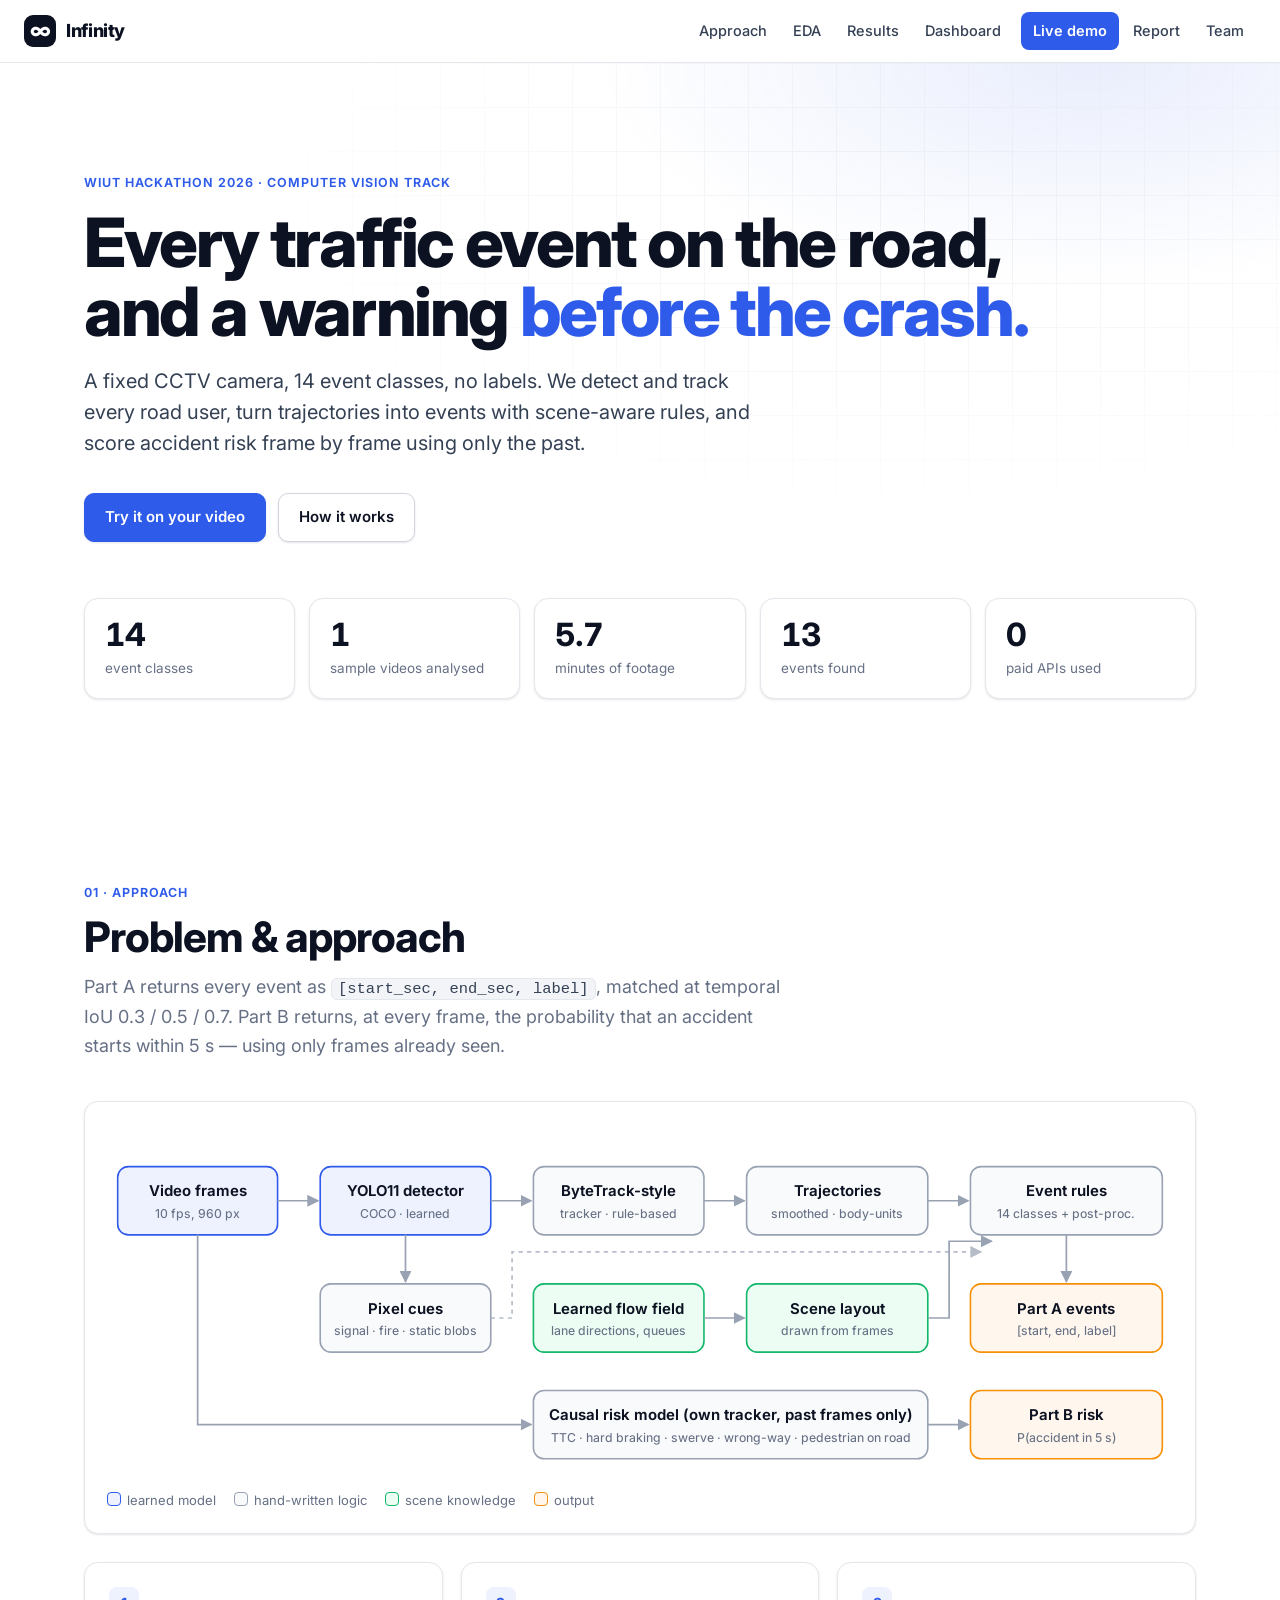
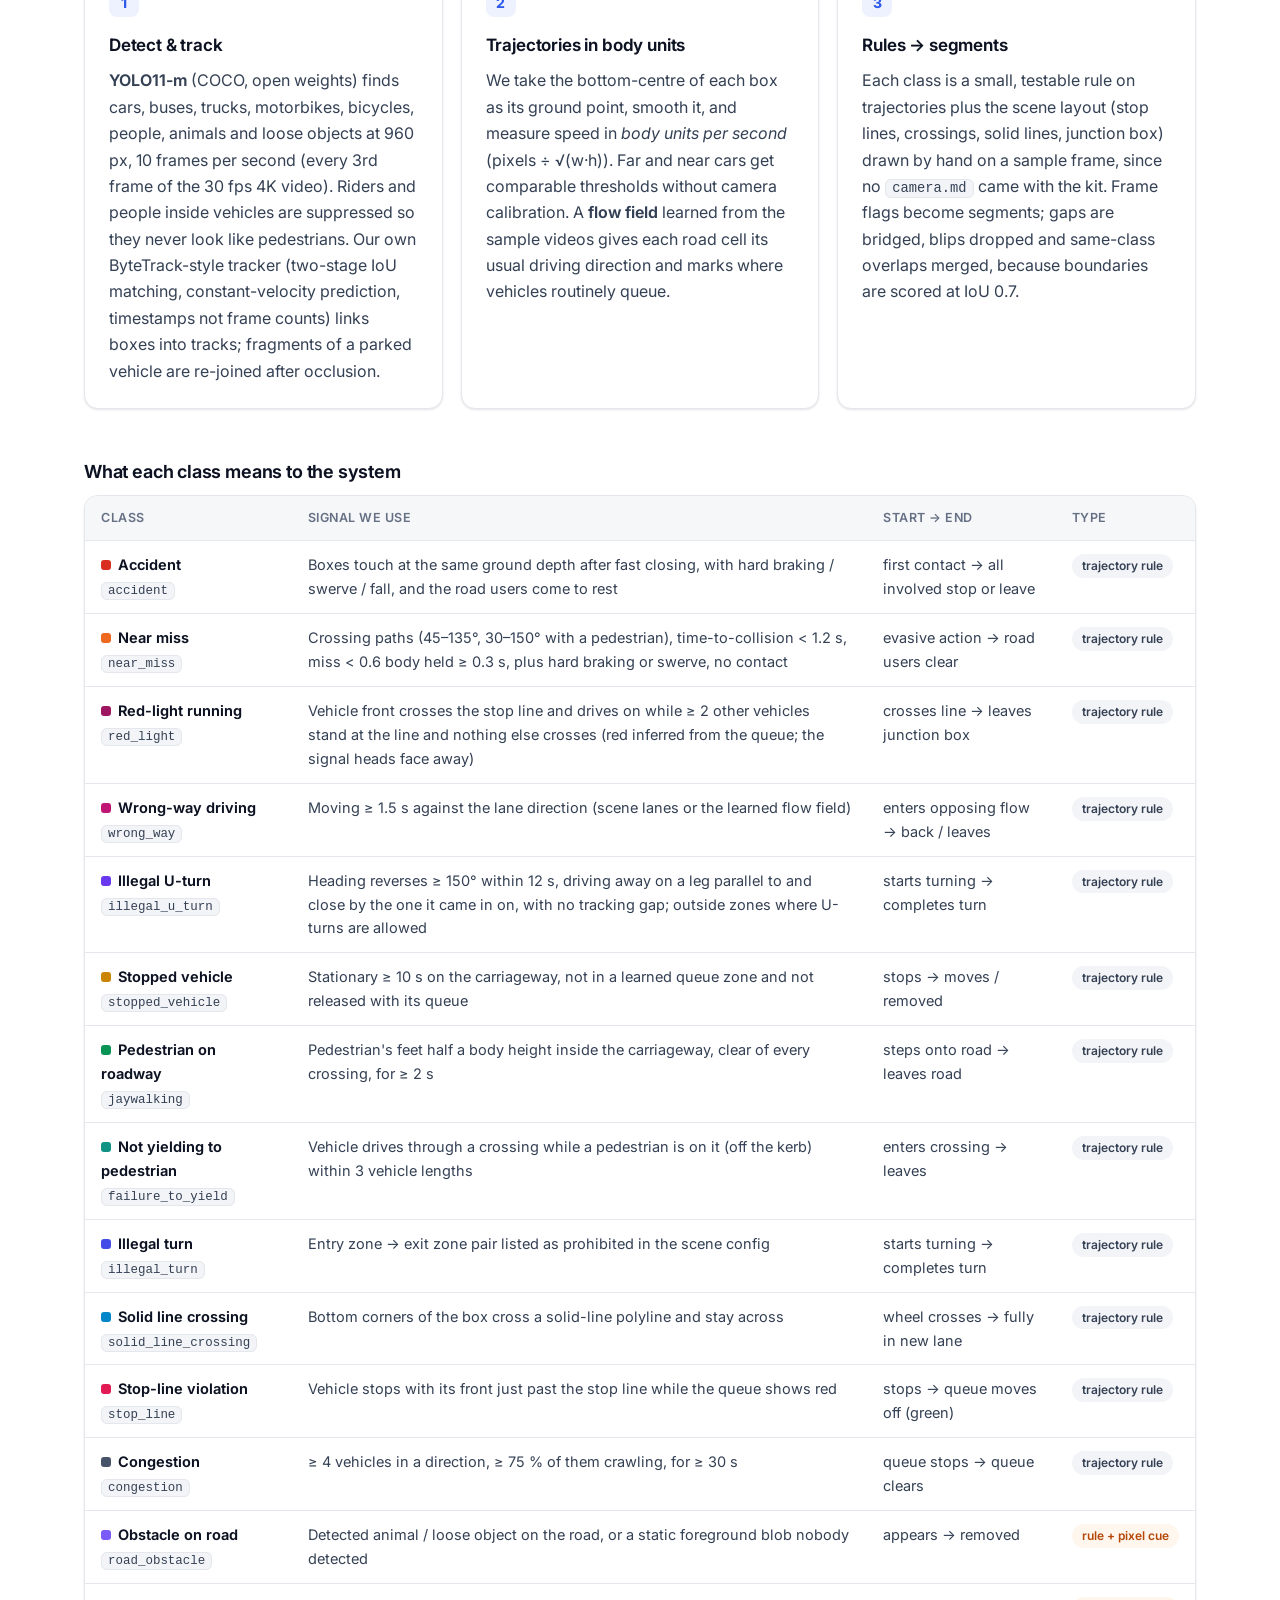
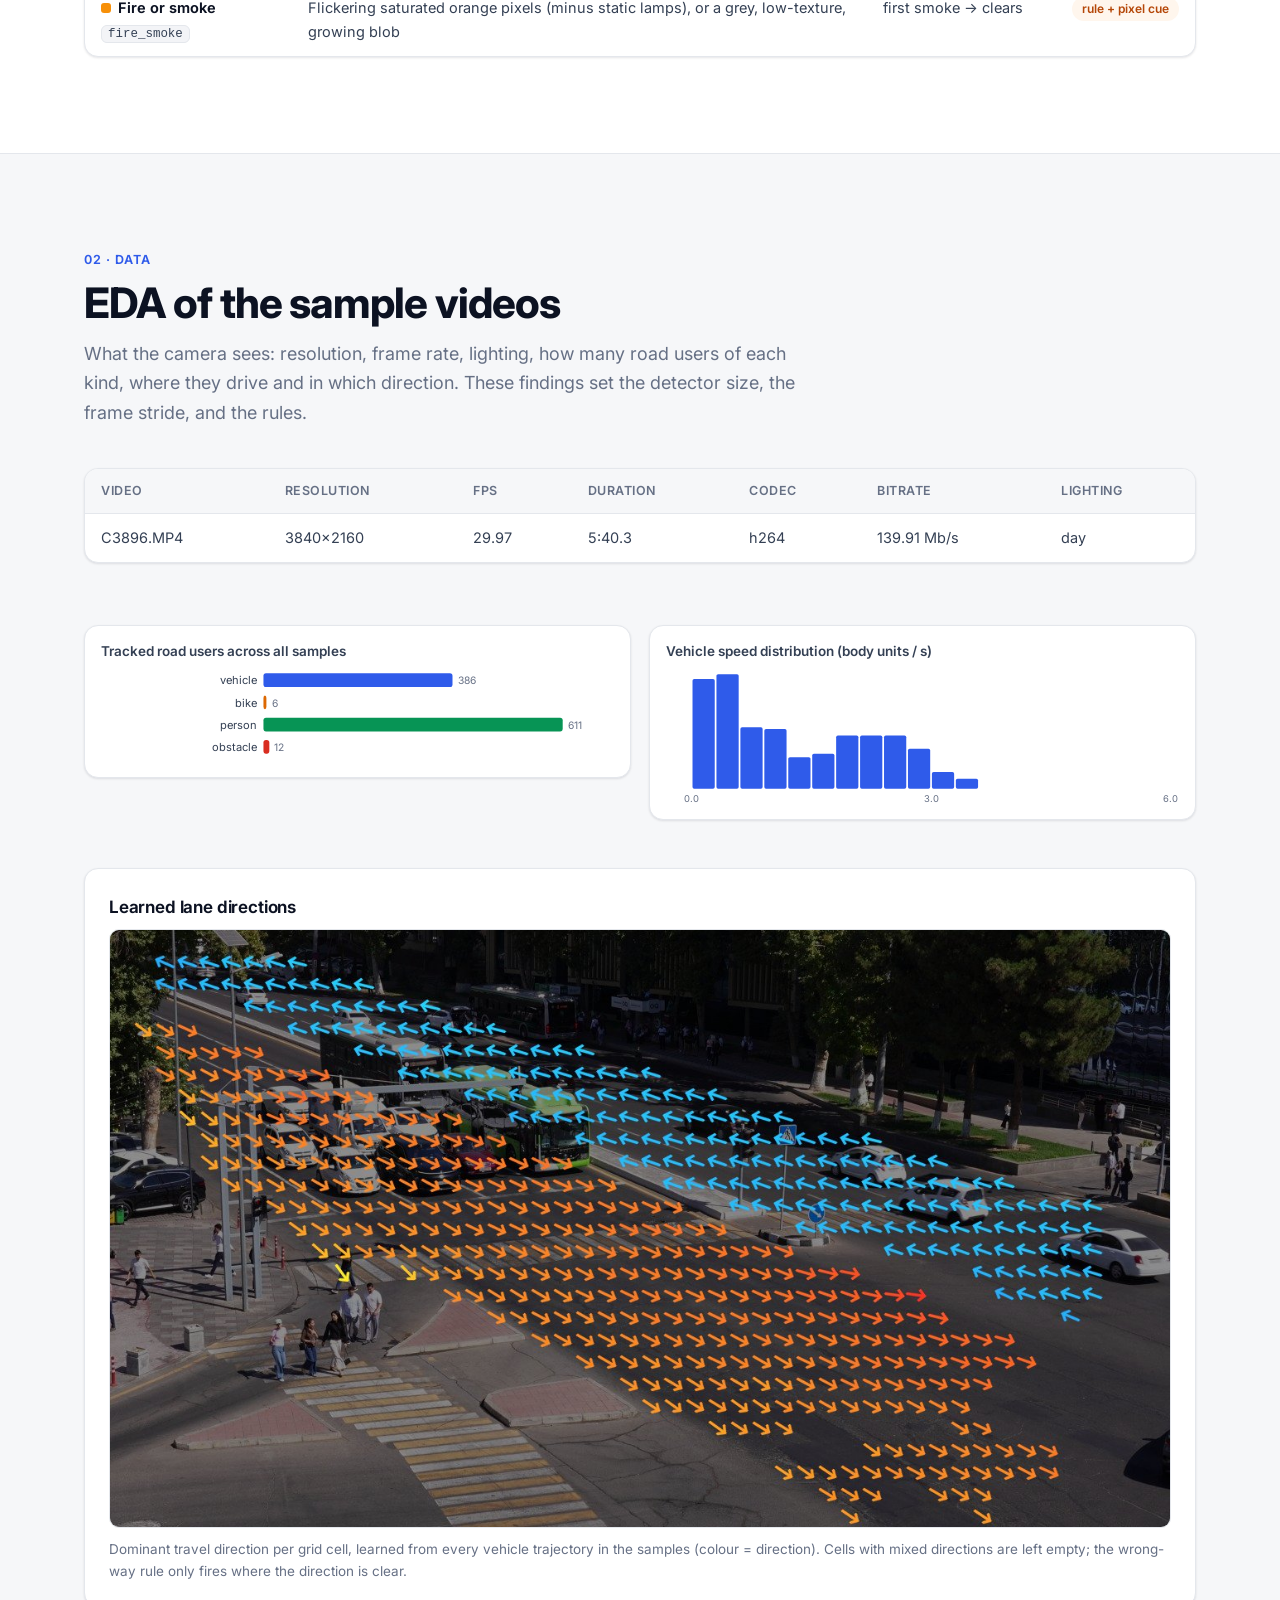
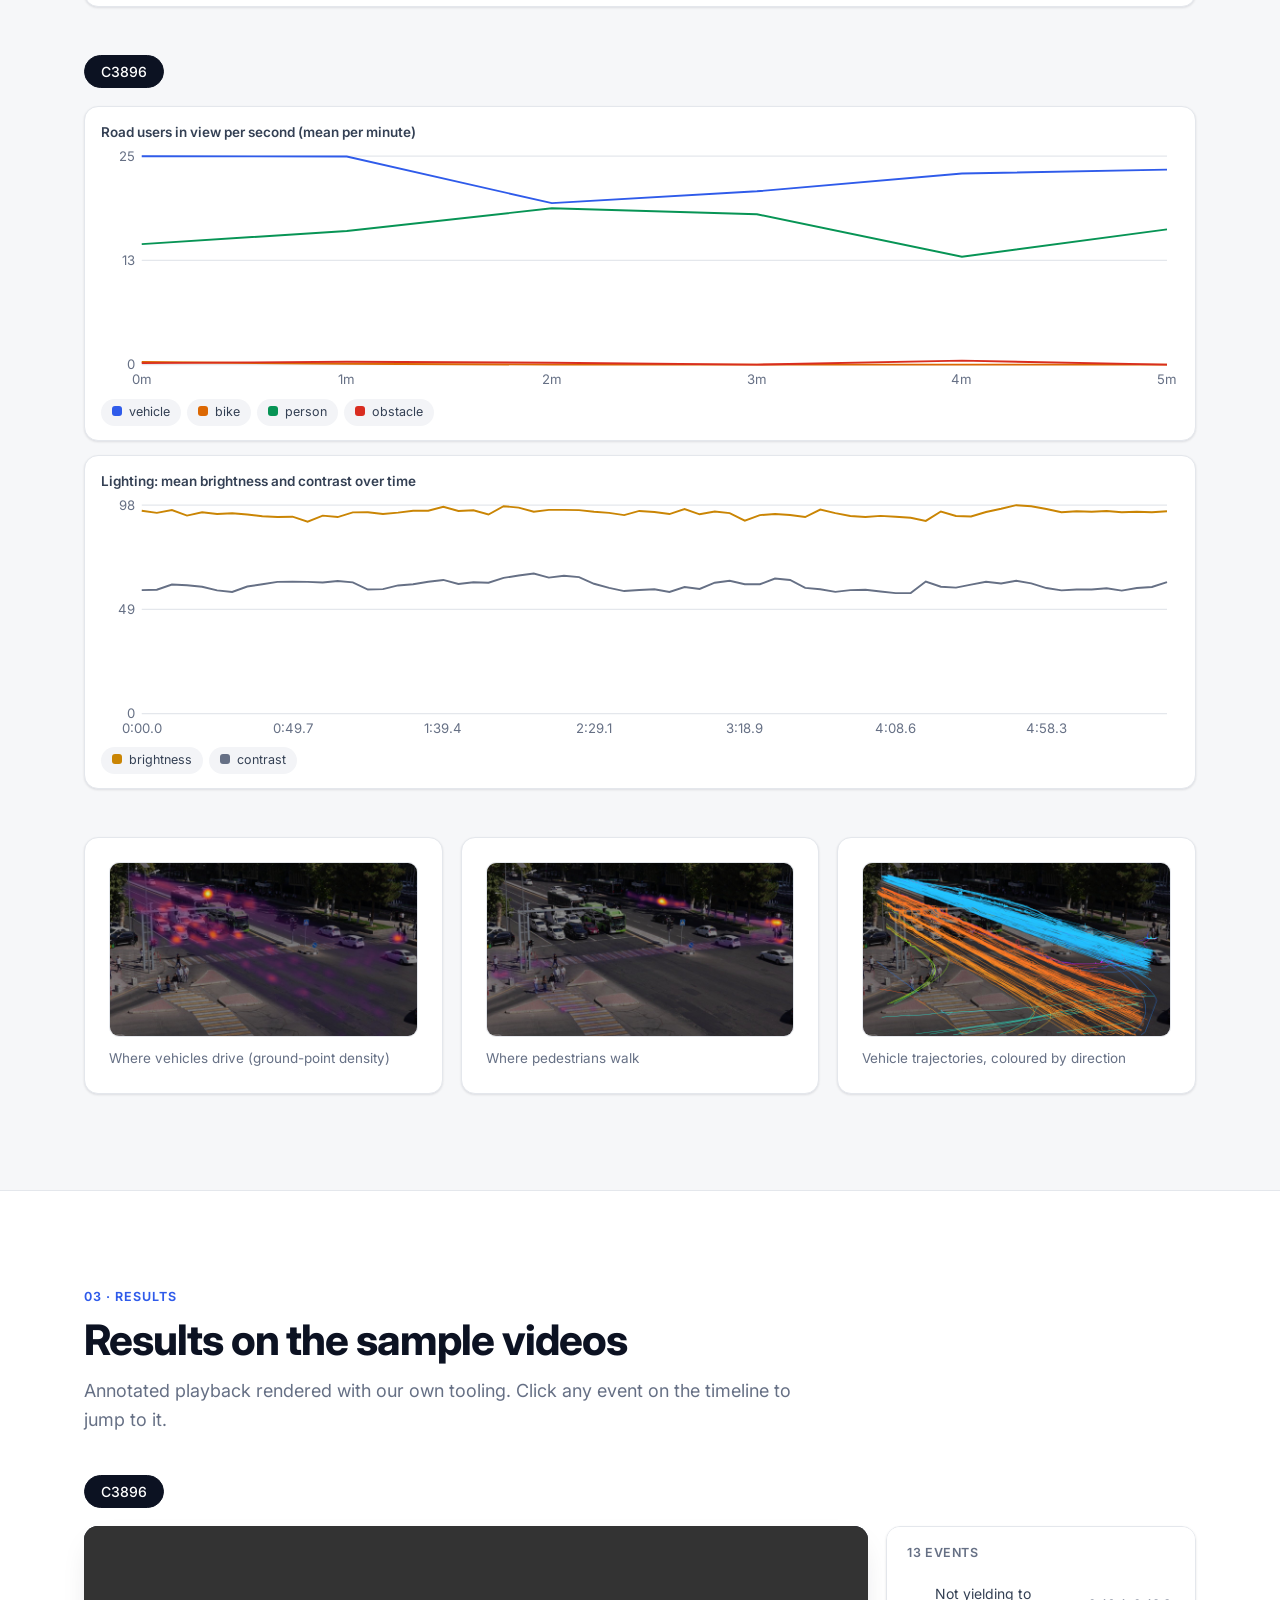
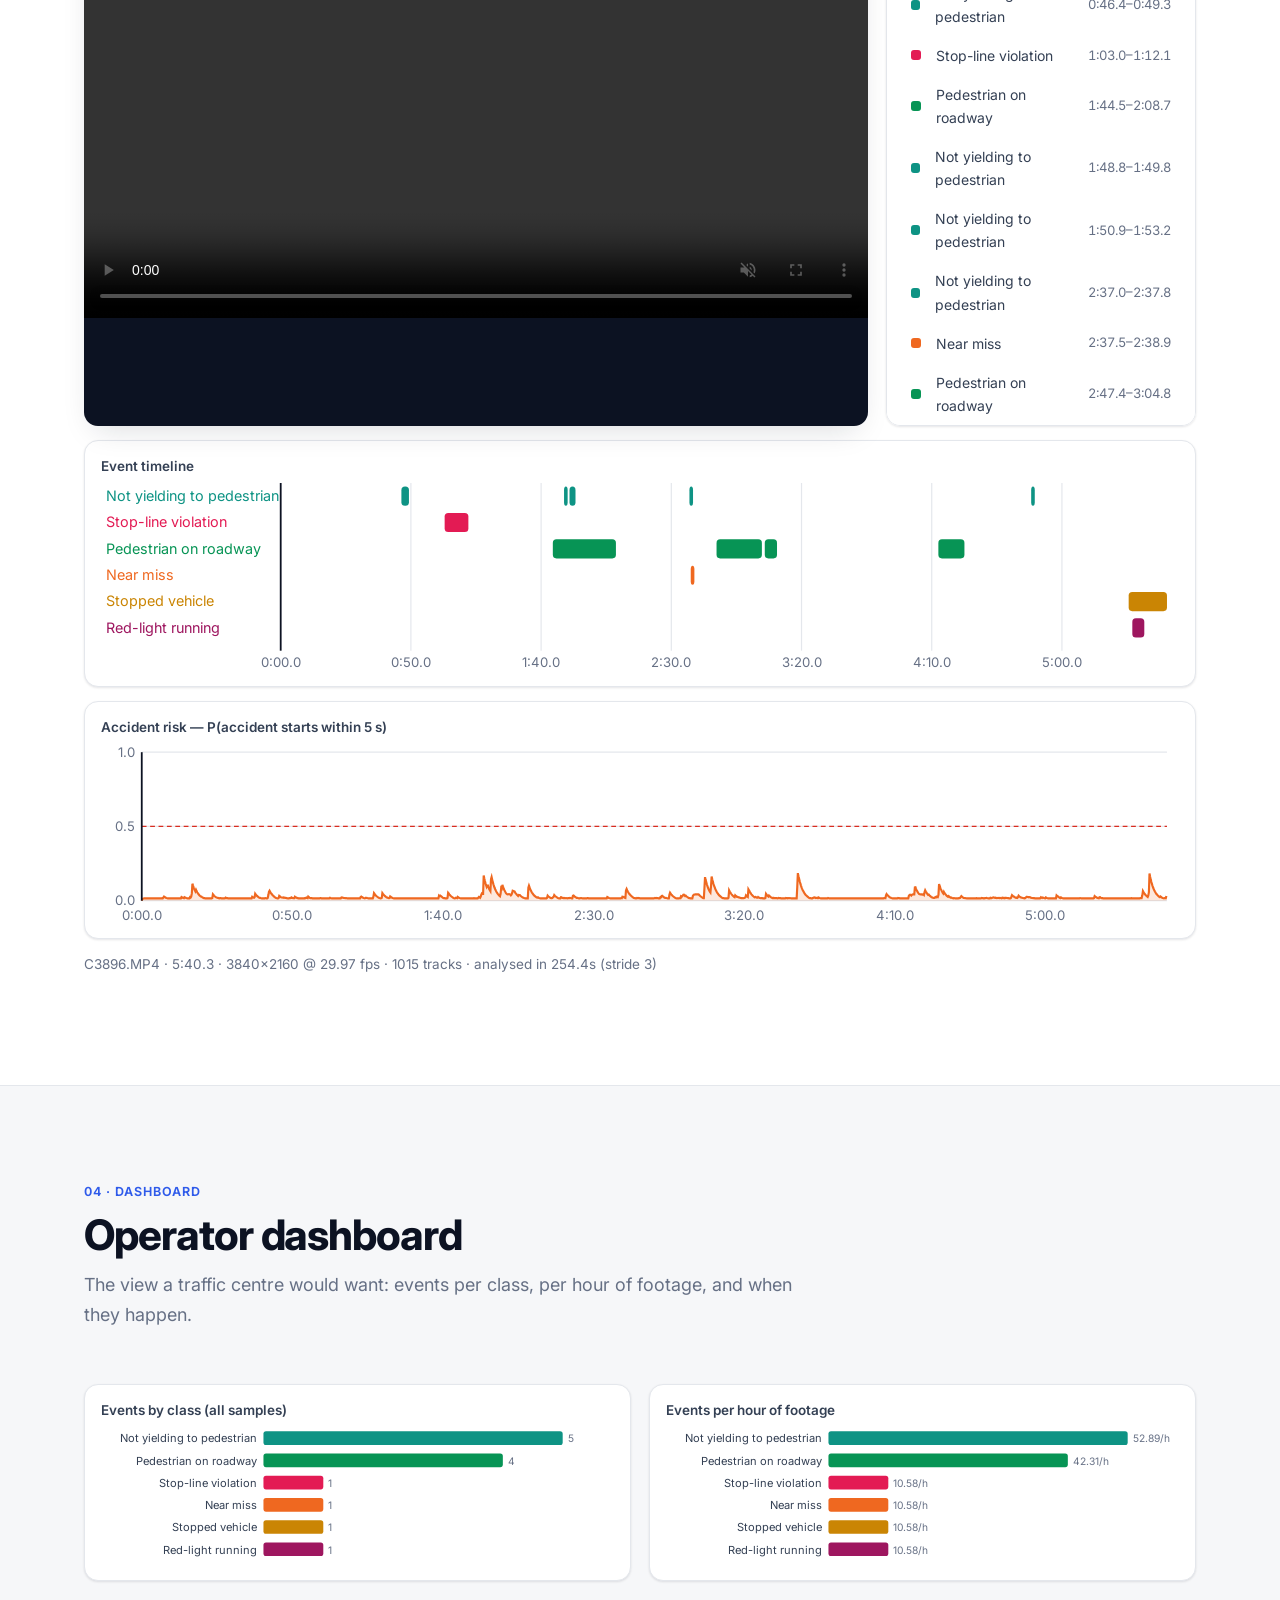
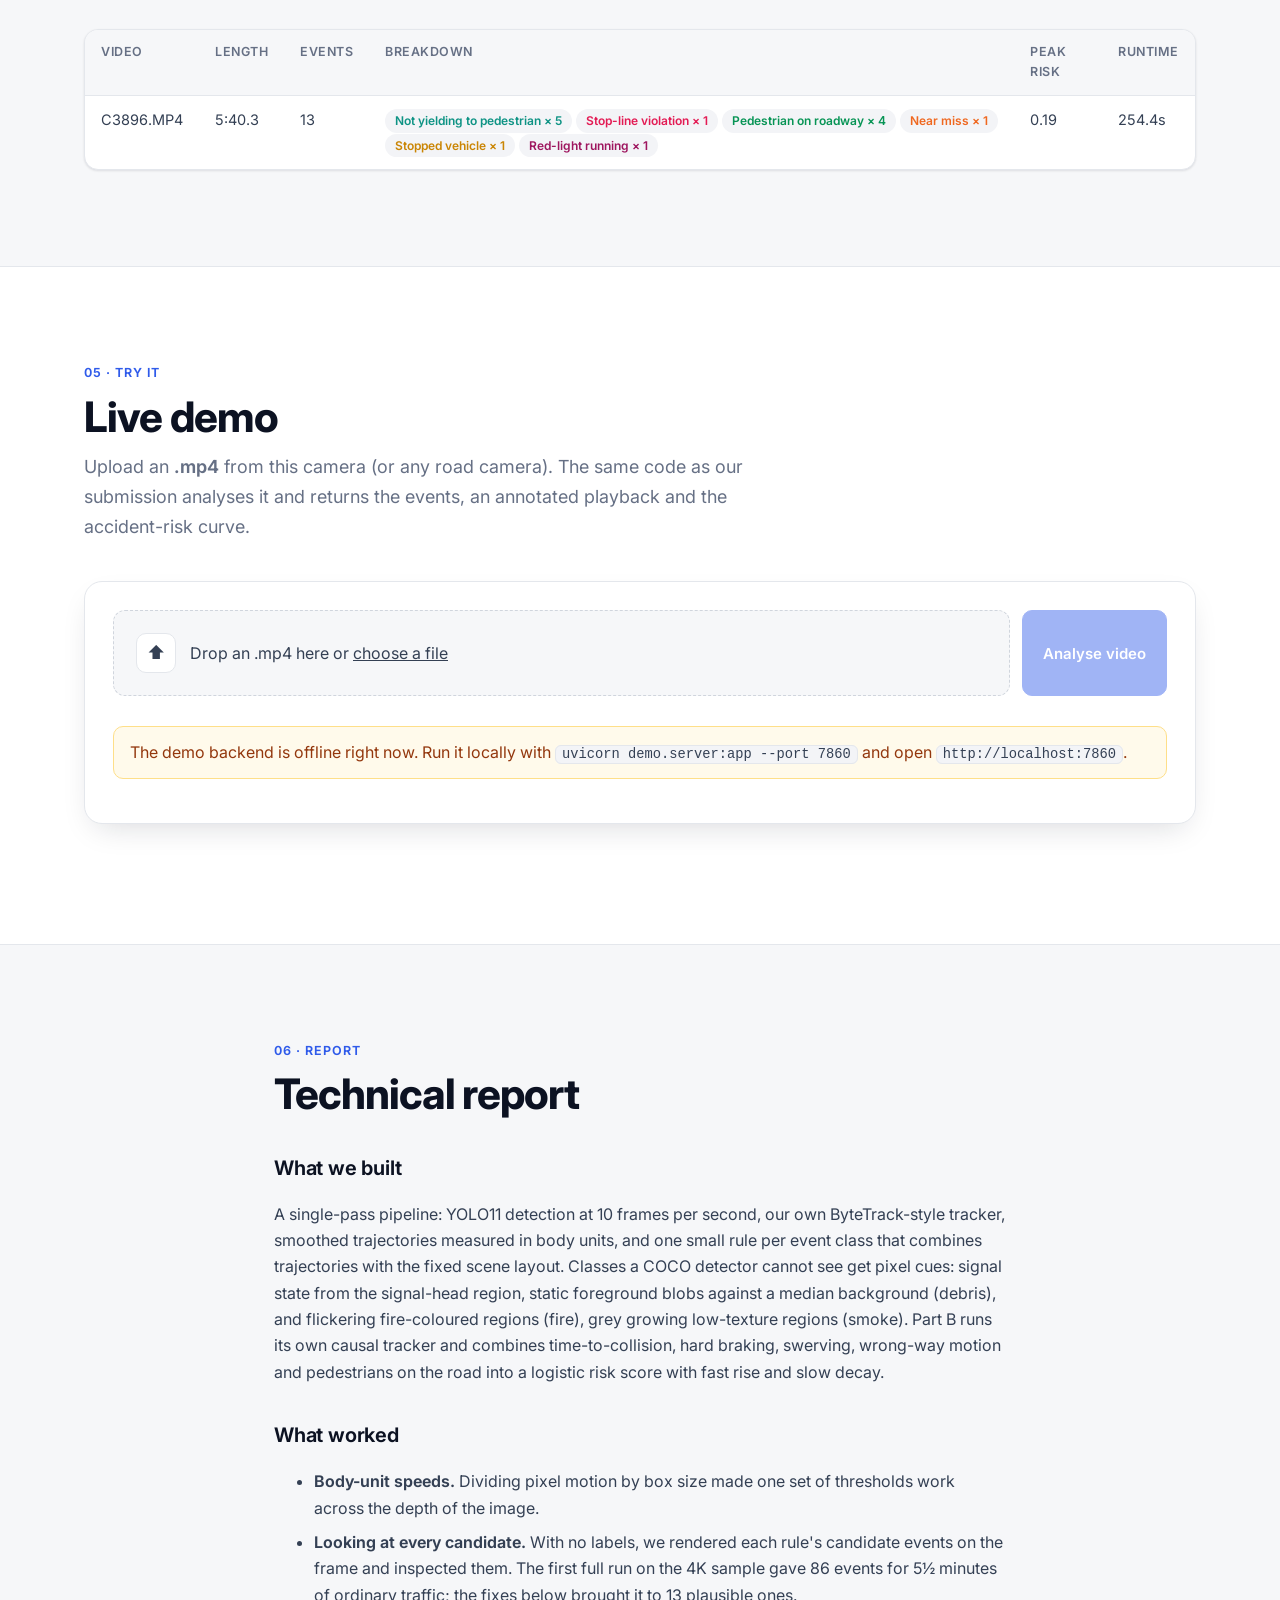
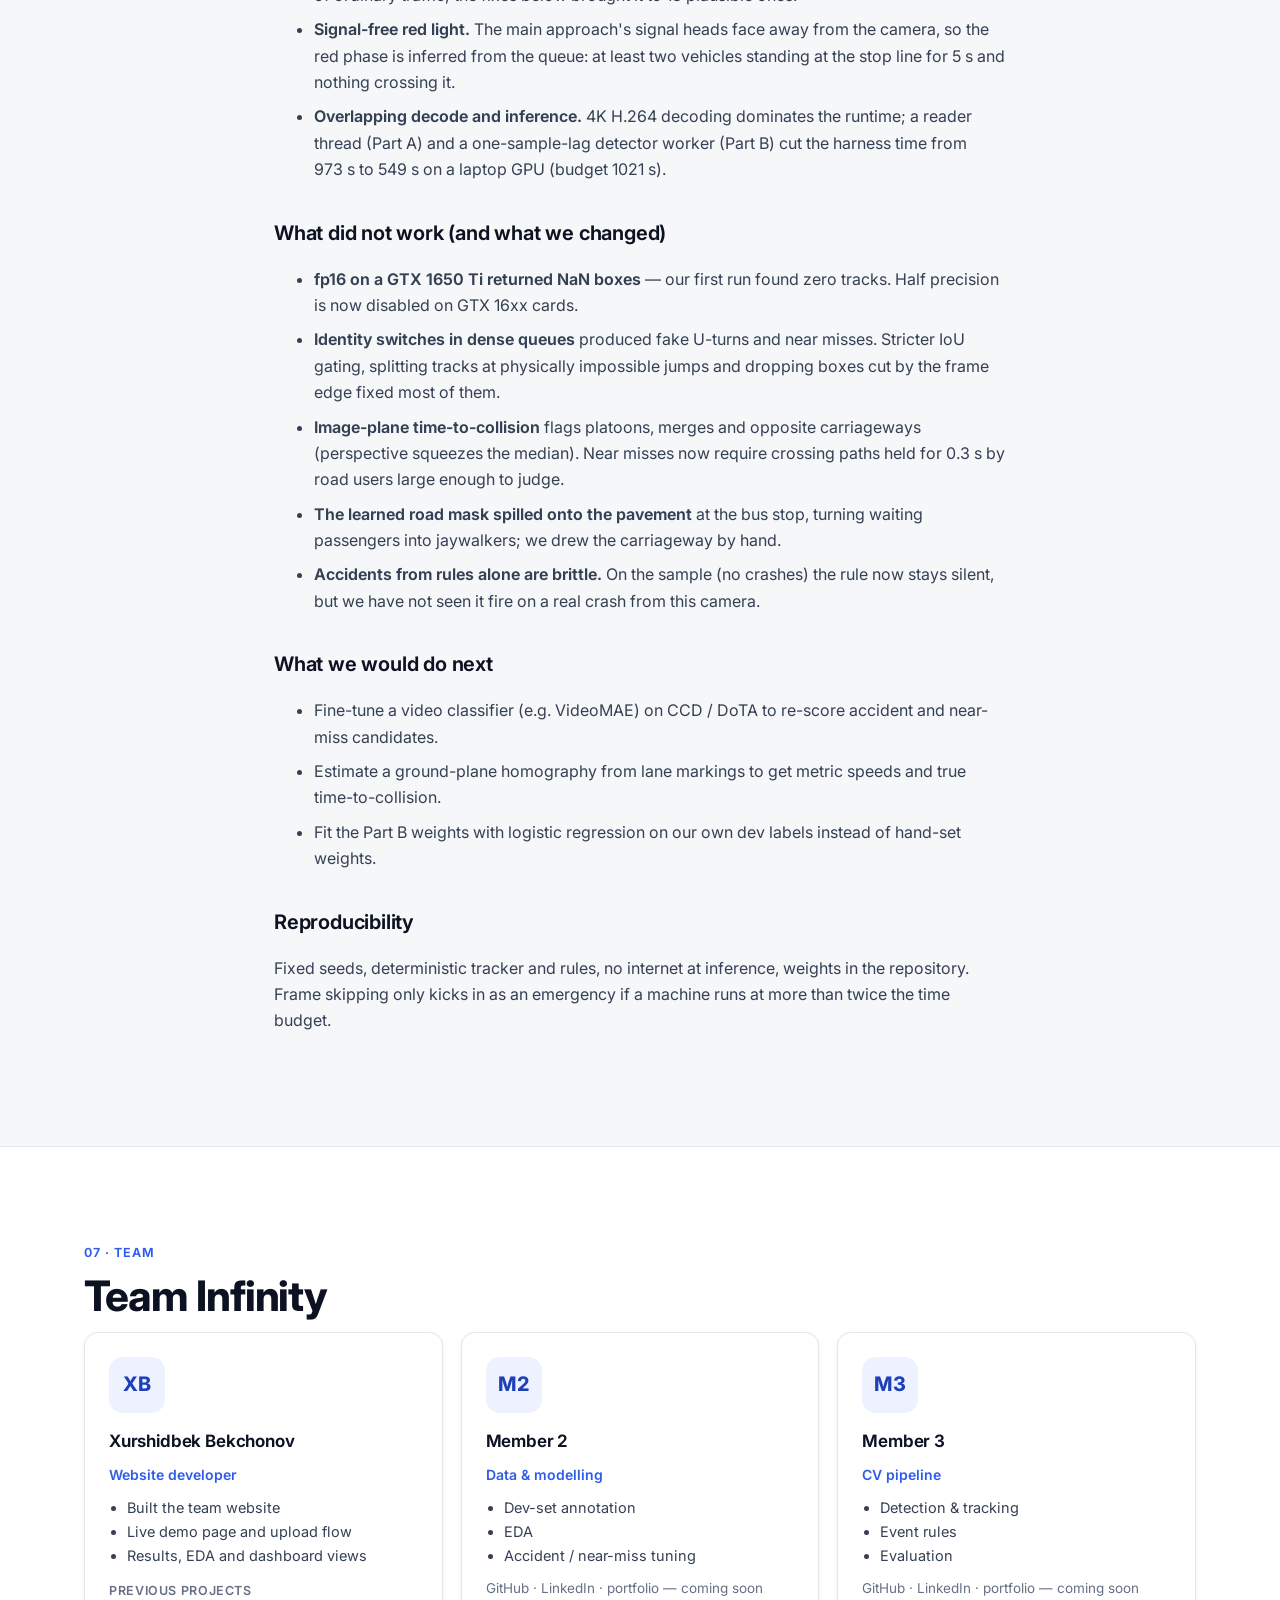
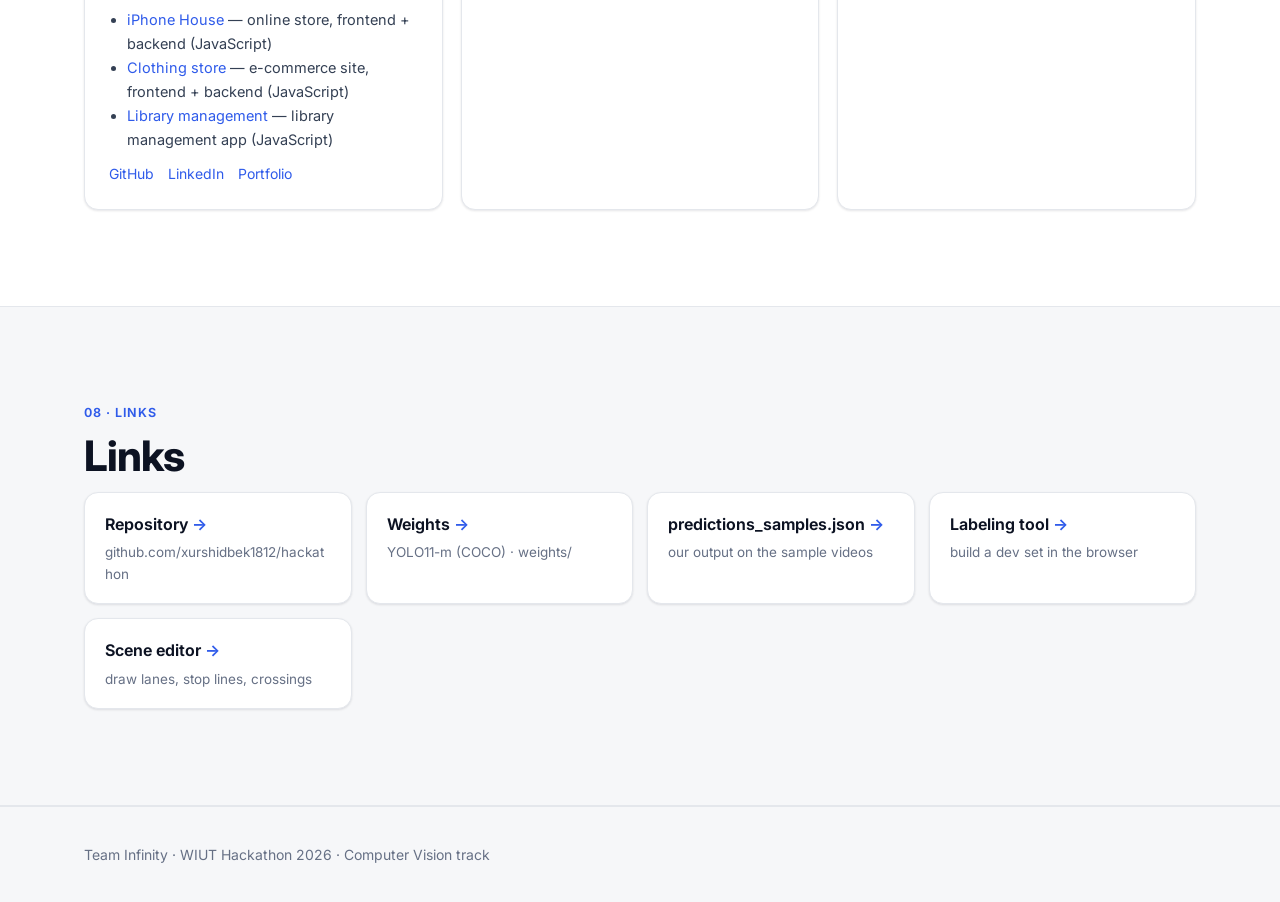
==== website/index.html @ 3a64b1d5 "Team: add Xurshidbek Bekchonov (website developer) with previous projects" ====
<!doctype html>
<html lang="en">
<head>
<meta charset="utf-8">
<meta name="viewport" content="width=device-width, initial-scale=1">
<title>Infinity · Traffic Event Detection</title>
<meta name="description" content="Team Infinity — WIUT Hackathon 2026 Computer Vision track: traffic event detection and accident anticipation from a fixed CCTV camera.">
<link rel="preconnect" href="https://fonts.googleapis.com">
<link rel="preconnect" href="https://fonts.gstatic.com" crossorigin>
<link rel="stylesheet" href="https://fonts.googleapis.com/css2?family=Inter:wght@400;500;600;700;800&display=swap">
<link rel="stylesheet" href="assets/style.css?v=5">
</head>
<body>
<header class="topbar">
  <a class="brand" href="#top"><span class="logo">∞</span> Infinity</a>
  <button class="menu-btn" aria-label="Menu" onclick="document.body.classList.toggle('nav-open')">☰</button>
  <nav>
    <a href="#approach">Approach</a>
    <a href="#eda">EDA</a>
    <a href="#results">Results</a>
    <a href="#dashboard">Dashboard</a>
    <a href="#demo" class="cta">Live demo</a>
    <a href="#report">Report</a>
    <a href="#team">Team</a>
  </nav>
</header>

<main id="top">
  <section class="hero">
    <div class="wrap">
      <p class="eyebrow">WIUT Hackathon 2026 · Computer Vision track</p>
      <h1>Every traffic event on the road,<br>and a warning <span>before the crash.</span></h1>
      <p class="lead">A fixed CCTV camera, 14 event classes, no labels. We detect and track every road user,
        turn trajectories into events with scene-aware rules, and score accident risk frame by frame
        using only the past.</p>
      <div class="hero-actions">
        <a class="btn primary" href="#demo">Try it on your video</a>
        <a class="btn" href="#approach">How it works</a>
      </div>
      <div class="kpis" id="kpis"></div>
    </div>
  </section>

  <!-- ============================================================ APPROACH -->
  <section id="approach">
    <div class="wrap">
      <p class="eyebrow">01 · Approach</p>
      <h2>Problem &amp; approach</h2>
      <p class="section-lead">Part A returns every event as <code>[start_sec, end_sec, label]</code>, matched at temporal
        IoU 0.3 / 0.5 / 0.7. Part B returns, at every frame, the probability that an accident starts within 5 s — using only frames already seen.</p>
      <div class="diagram-wrap">
        <svg class="diagram" viewBox="0 0 1000 330" role="img" aria-label="Pipeline diagram">
          <defs><marker id="arr" viewBox="0 0 10 10" refX="9" refY="5" markerWidth="7" markerHeight="7" orient="auto-start-reverse"><path d="M0,0 L10,5 L0,10 z" class="arrowhead"/></marker></defs>
          <g class="node learned"><rect x="10" y="40" width="150" height="64" rx="10"/><text x="85" y="68">Video frames</text><text x="85" y="88" class="sub">10 fps, 960 px</text></g>
          <g class="node learned"><rect x="200" y="40" width="160" height="64" rx="10"/><text x="280" y="68">YOLO11 detector</text><text x="280" y="88" class="sub">COCO · learned</text></g>
          <g class="node rule"><rect x="400" y="40" width="160" height="64" rx="10"/><text x="480" y="68">ByteTrack-style</text><text x="480" y="88" class="sub">tracker · rule-based</text></g>
          <g class="node rule"><rect x="600" y="40" width="170" height="64" rx="10"/><text x="685" y="68">Trajectories</text><text x="685" y="88" class="sub">smoothed · body-units</text></g>
          <g class="node rule"><rect x="810" y="40" width="180" height="64" rx="10"/><text x="900" y="68">Event rules</text><text x="900" y="88" class="sub">14 classes + post-proc.</text></g>
          <g class="node data"><rect x="600" y="150" width="170" height="64" rx="10"/><text x="685" y="178">Scene layout</text><text x="685" y="198" class="sub">drawn from frames</text></g>
          <g class="node data"><rect x="400" y="150" width="160" height="64" rx="10"/><text x="480" y="178">Learned flow field</text><text x="480" y="198" class="sub">lane directions, queues</text></g>
          <g class="node rule"><rect x="200" y="150" width="160" height="64" rx="10"/><text x="280" y="178">Pixel cues</text><text x="280" y="198" class="sub">signal · fire · static blobs</text></g>
          <g class="node out"><rect x="810" y="150" width="180" height="64" rx="10"/><text x="900" y="178">Part A events</text><text x="900" y="198" class="sub">[start, end, label]</text></g>
          <g class="node rule"><rect x="400" y="250" width="370" height="64" rx="10"/><text x="585" y="278">Causal risk model (own tracker, past frames only)</text><text x="585" y="298" class="sub">TTC · hard braking · swerve · wrong-way · pedestrian on road</text></g>
          <g class="node out"><rect x="810" y="250" width="180" height="64" rx="10"/><text x="900" y="278">Part B risk</text><text x="900" y="298" class="sub">P(accident in 5 s)</text></g>
          <path d="M160 72 H198" marker-end="url(#arr)"/><path d="M360 72 H398" marker-end="url(#arr)"/>
          <path d="M560 72 H598" marker-end="url(#arr)"/><path d="M770 72 H808" marker-end="url(#arr)"/>
          <path d="M770 182 H790 V110 H830" marker-end="url(#arr)"/>
          <path d="M560 182 H598" marker-end="url(#arr)"/>
          <path d="M280 104 V148" marker-end="url(#arr)"/>
          <path d="M360 182 H380 V120 H820" marker-end="url(#arr)" class="faint"/>
          <path d="M900 104 V148" marker-end="url(#arr)"/>
          <path d="M85 104 V282 H398" marker-end="url(#arr)"/>
          <path d="M770 282 H808" marker-end="url(#arr)"/>
        </svg>
        <div class="legend"><span class="lg learned">learned model</span><span class="lg rule">hand-written logic</span><span class="lg data">scene knowledge</span><span class="lg out">output</span></div>
      </div>

      <div class="cards three">
        <article class="card">
          <span class="step">1</span>
          <h3>Detect &amp; track</h3>
          <p><b>YOLO11-m</b> (COCO, open weights) finds cars, buses, trucks, motorbikes, bicycles, people, animals and loose objects
            at 960 px, 10 frames per second (every 3rd frame of the 30 fps 4K video). Riders and people inside vehicles are suppressed so they never look like pedestrians.
            Our own ByteTrack-style tracker (two-stage IoU matching, constant-velocity prediction, timestamps not frame counts)
            links boxes into tracks; fragments of a parked vehicle are re-joined after occlusion.</p>
        </article>
        <article class="card">
          <span class="step">2</span>
          <h3>Trajectories in body units</h3>
          <p>We take the bottom-centre of each box as its ground point, smooth it, and measure speed in
            <em>body units per second</em> (pixels ÷ √(w·h)). Far and near cars get comparable thresholds without camera
            calibration. A <b>flow field</b> learned from the sample videos gives each road cell its usual driving
            direction and marks where vehicles routinely queue.</p>
        </article>
        <article class="card">
          <span class="step">3</span>
          <h3>Rules → segments</h3>
          <p>Each class is a small, testable rule on trajectories plus the scene layout (stop lines, crossings, solid lines,
            junction box) drawn by hand on a sample frame, since no <code>camera.md</code> came with the kit. Frame flags become segments; gaps are
            bridged, blips dropped and same-class overlaps merged, because boundaries are scored at IoU 0.7.</p>
        </article>
      </div>

      <h3 class="mt">What each class means to the system</h3>
      <div class="table-wrap">
        <table class="rules">
          <thead><tr><th>Class</th><th>Signal we use</th><th>Start → end</th><th>Type</th></tr></thead>
          <tbody id="rules-table"></tbody>
        </table>
      </div>
    </div>
  </section>

  <!-- ============================================================ EDA -->
  <section id="eda" class="alt">
    <div class="wrap">
      <p class="eyebrow">02 · Data</p>
      <h2>EDA of the sample videos</h2>
      <p class="section-lead">What the camera sees: resolution, frame rate, lighting, how many road users of each kind,
        where they drive and in which direction. These findings set the detector size, the frame stride, and the rules.</p>
      <div id="eda-content"><p class="placeholder">EDA appears here after running <code>scripts/analyze_videos.py</code> and <code>scripts/eda.py</code> on the sample videos.</p></div>
    </div>
  </section>

  <!-- ============================================================ RESULTS -->
  <section id="results">
    <div class="wrap">
      <p class="eyebrow">03 · Results</p>
      <h2>Results on the sample videos</h2>
      <p class="section-lead">Annotated playback rendered with our own tooling. Click any event on the timeline to jump to it.</p>
      <div id="results-content"><p class="placeholder">Results appear here after the sample videos are processed.</p></div>
    </div>
  </section>

  <!-- ============================================================ DASHBOARD -->
  <section id="dashboard" class="alt">
    <div class="wrap">
      <p class="eyebrow">04 · Dashboard</p>
      <h2>Operator dashboard</h2>
      <p class="section-lead">The view a traffic centre would want: events per class, per hour of footage, and when they happen.</p>
      <div id="dashboard-content"><p class="placeholder">Dashboard appears when results are available.</p></div>
    </div>
  </section>

  <!-- ============================================================ DEMO -->
  <section id="demo">
    <div class="wrap">
      <p class="eyebrow">05 · Try it</p>
      <h2>Live demo</h2>
      <p class="section-lead">Upload an <b>.mp4</b> from this camera (or any road camera). The same code as our
        submission analyses it and returns the events, an annotated playback and the accident-risk curve.</p>
      <div class="demo-box">
      <form id="upload-form" class="upload">
        <label class="drop" id="drop">
          <input type="file" id="file" accept="video/mp4" hidden>
          <span class="drop-icon">⬆</span>
          <span id="drop-text">Drop an .mp4 here or <u>choose a file</u></span>
        </label>
        <button class="btn primary" id="upload-btn" type="submit" disabled>Analyse video</button>
      </form>
      <div class="limits" id="demo-limits"></div>
      <div id="demo-status" class="status" hidden>
        <div class="bar"><div id="demo-bar"></div></div>
        <p id="demo-msg">Uploading…</p>
      </div>
      <p id="demo-offline" class="notice" hidden>The demo backend is offline right now. Run it locally with
        <code>uvicorn demo.server:app --port 7860</code> and open <code>http://localhost:7860</code>.</p>
      </div>
      <div id="demo-result"></div>
    </div>
  </section>

  <!-- ============================================================ REPORT -->
  <section id="report" class="alt">
    <div class="wrap narrow">
      <p class="eyebrow">06 · Report</p>
      <h2>Technical report</h2>
      <div class="report">
        <h3>What we built</h3>
        <p>A single-pass pipeline: YOLO11 detection at 10 frames per second, our own ByteTrack-style tracker, smoothed
          trajectories measured in body units, and one small rule per event class that combines trajectories with the
          fixed scene layout. Classes a COCO detector cannot see get pixel cues: signal state from the signal-head
          region, static foreground blobs against a median background (debris), and flickering fire-coloured regions
          (fire), grey growing low-texture regions (smoke). Part B runs its own causal tracker and combines
          time-to-collision, hard braking, swerving, wrong-way motion and pedestrians on the road into a logistic risk
          score with fast rise and slow decay.</p>
        <h3>What worked</h3>
        <ul>
          <li><b>Body-unit speeds.</b> Dividing pixel motion by box size made one set of thresholds work across the depth of the image.</li>
          <li><b>Looking at every candidate.</b> With no labels, we rendered each rule's candidate events on the frame and inspected them. The first full run on the 4K sample gave 86 events for 5&frac12; minutes of ordinary traffic; the fixes below brought it to 13 plausible ones.</li>
          <li><b>Signal-free red light.</b> The main approach's signal heads face away from the camera, so the red phase is inferred from the queue: at least two vehicles standing at the stop line for 5&nbsp;s and nothing crossing it.</li>
          <li><b>Overlapping decode and inference.</b> 4K H.264 decoding dominates the runtime; a reader thread (Part A) and a one-sample-lag detector worker (Part B) cut the harness time from 973&nbsp;s to 549&nbsp;s on a laptop GPU (budget 1021&nbsp;s).</li>
        </ul>
        <h3>What did not work (and what we changed)</h3>
        <ul id="report-fails">
          <li><b>fp16 on a GTX 1650 Ti returned NaN boxes</b> &mdash; our first run found zero tracks. Half precision is now disabled on GTX 16xx cards.</li>
          <li><b>Identity switches in dense queues</b> produced fake U-turns and near misses. Stricter IoU gating, splitting tracks at physically impossible jumps and dropping boxes cut by the frame edge fixed most of them.</li>
          <li><b>Image-plane time-to-collision</b> flags platoons, merges and opposite carriageways (perspective squeezes the median). Near misses now require crossing paths held for 0.3&nbsp;s by road users large enough to judge.</li>
          <li><b>The learned road mask spilled onto the pavement</b> at the bus stop, turning waiting passengers into jaywalkers; we drew the carriageway by hand.</li>
          <li><b>Accidents from rules alone are brittle.</b> On the sample (no crashes) the rule now stays silent, but we have not seen it fire on a real crash from this camera.</li>
        </ul>
        <h3>What we would do next</h3>
        <ul>
          <li>Fine-tune a video classifier (e.g. VideoMAE) on CCD / DoTA to re-score accident and near-miss candidates.</li>
          <li>Estimate a ground-plane homography from lane markings to get metric speeds and true time-to-collision.</li>
          <li>Fit the Part B weights with logistic regression on our own dev labels instead of hand-set weights.</li>
        </ul>
        <h3>Reproducibility</h3>
        <p>Fixed seeds, deterministic tracker and rules, no internet at inference, weights in the repository. Frame skipping
          only kicks in as an emergency if a machine runs at more than twice the time budget.</p>
      </div>
    </div>
  </section>

  <!-- ============================================================ TEAM -->
  <section id="team">
    <div class="wrap">
      <p class="eyebrow">07 · Team</p>
      <h2>Team Infinity</h2>
      <div class="cards three" id="team-cards"></div>
    </div>
  </section>

  <!-- ============================================================ LINKS -->
  <section id="links" class="alt">
    <div class="wrap">
      <p class="eyebrow">08 · Links</p>
      <h2>Links</h2>
      <div class="links">
        <a class="link-card" href="https://github.com/xurshidbek1812/hackathon" target="_blank" rel="noopener"><b>Repository</b><span>github.com/xurshidbek1812/hackathon</span></a>
        <a class="link-card" href="https://github.com/xurshidbek1812/hackathon/tree/main/weights" target="_blank" rel="noopener"><b>Weights</b><span>YOLO11-m (COCO) · weights/</span></a>
        <a class="link-card" href="https://github.com/xurshidbek1812/hackathon/blob/main/predictions_samples.json" target="_blank" rel="noopener"><b>predictions_samples.json</b><span>our output on the sample videos</span></a>
        <a class="link-card" href="tools/labeler.html"><b>Labeling tool</b><span>build a dev set in the browser</span></a>
        <a class="link-card" href="tools/scene_editor.html"><b>Scene editor</b><span>draw lanes, stop lines, crossings</span></a>
      </div>
    </div>
  </section>
</main>

<footer><div class="wrap">Team Infinity · WIUT Hackathon 2026 · Computer Vision track</div></footer>

<script src="config.js?v=5"></script>
<script src="assets/charts.js?v=5"></script>
<script src="assets/app.js?v=5"></script>
</body>
</html>
---- website/assets/style.css ----
/* Infinity — clean, light design. One accent colour, generous space, strong type. */
:root {
  --bg: #ffffff;
  --bg-alt: #f6f7f9;
  --panel: #ffffff;
  --panel-2: #f3f4f7;
  --line: #e4e7ec;
  --line-strong: #d0d5dd;
  --text: #0c1222;
  --text-2: #344054;
  --muted: #667085;
  --accent: #2f5bea;
  --accent-ink: #1d3fb8;
  --accent-soft: #eef2ff;
  --ok: #067647;
  --warn: #b54708;
  --danger: #d92d20;
  --radius: 14px;
  --shadow: 0 1px 2px rgba(16, 24, 40, .05), 0 1px 3px rgba(16, 24, 40, .06);
  --shadow-lg: 0 12px 32px -12px rgba(16, 24, 40, .18);
  color-scheme: light;
}
* { box-sizing: border-box; }
html { scroll-behavior: smooth; scroll-padding-top: 72px; }
body {
  margin: 0; background: var(--bg); color: var(--text);
  font: 16px/1.65 "Inter", system-ui, -apple-system, "Segoe UI", Roboto, sans-serif;
  -webkit-font-smoothing: antialiased;
}
a { color: var(--accent); text-decoration: none; }
a:hover { color: var(--accent-ink); }
code { background: var(--panel-2); border: 1px solid var(--line); padding: 1px 6px; border-radius: 6px;
  font: .86em ui-monospace, "SFMono-Regular", Menlo, Consolas, monospace; color: var(--text-2); }
img, video, canvas { max-width: 100%; }
b, strong { font-weight: 650; }
.wrap { max-width: 1160px; margin: 0 auto; padding-inline: 24px; }
.wrap.narrow { max-width: 780px; }
section { padding-block: 96px; }
section.alt { background: var(--bg-alt); border-block: 1px solid var(--line); }
h1 { font-size: clamp(38px, 6vw, 68px); line-height: 1.02; margin: 14px 0 20px; letter-spacing: -.035em; font-weight: 800; }
h2 { font-size: clamp(28px, 3.6vw, 42px); line-height: 1.1; margin: 0 0 12px; letter-spacing: -.025em; font-weight: 750; }
h3 { font-size: 18px; margin: 0 0 8px; letter-spacing: -.01em; font-weight: 650; }
.mt { margin-top: 48px; }
.eyebrow { color: var(--accent); font-weight: 650; letter-spacing: .08em; text-transform: uppercase; font-size: 12.5px; margin: 0 0 10px; }
.section-lead { color: var(--muted); max-width: 720px; margin: 0 0 40px; font-size: 18px; }
.placeholder { color: var(--muted); border: 1.5px dashed var(--line-strong); border-radius: var(--radius); padding: 32px; text-align: center; background: var(--panel); }
.notice { background: #fffaeb; border: 1px solid #fedf89; color: #93370d; padding: 12px 16px; border-radius: 10px; }
.small { font-size: 13.5px; color: var(--muted); }

/* ---------------------------------------------------------------- top bar */
.topbar {
  position: sticky; top: env(safe-area-inset-top, 0px); z-index: 20;
  display: flex; align-items: center; justify-content: space-between; gap: 16px;
  padding: 12px 24px; background: rgba(255, 255, 255, .85); backdrop-filter: saturate(180%) blur(12px);
  border-bottom: 1px solid var(--line);
}
.brand { color: var(--text); font-weight: 800; font-size: 18px; letter-spacing: -.02em; display: flex; align-items: center; gap: 10px; }
.brand:hover { color: var(--text); }
.logo { display: inline-grid; place-items: center; width: 32px; height: 32px; border-radius: 9px;
  background: var(--text); color: #fff; font-size: 21px; line-height: 1; }
nav { display: flex; gap: 2px; flex-wrap: wrap; align-items: center; }
nav a { color: var(--text-2); padding: 7px 12px; border-radius: 8px; font-size: 14.5px; font-weight: 500; }
nav a:hover { color: var(--text); background: var(--panel-2); }
nav a.cta { color: #fff; background: var(--accent); margin-left: 6px; font-weight: 600; }
nav a.cta:hover { background: var(--accent-ink); color: #fff; }
.menu-btn { display: none; background: none; border: 1px solid var(--line); color: var(--text); border-radius: 8px; padding: 4px 10px; font-size: 18px; }
@media (max-width: 860px) {
  .menu-btn { display: block; }
  nav { display: none; position: absolute; top: 100%; left: 0; right: 0; flex-direction: column; align-items: stretch;
    background: #fff; border-bottom: 1px solid var(--line); padding: 10px 24px 16px; box-shadow: var(--shadow-lg); }
  nav a.cta { margin: 6px 0 0; text-align: center; }
  body.nav-open nav { display: flex; }
}

/* ---------------------------------------------------------------- hero */
.hero { padding-block: 110px 88px; position: relative; overflow: hidden;
  background:
    radial-gradient(700px 320px at 85% 0%, rgba(47, 91, 234, .10), transparent 70%),
    linear-gradient(var(--bg), var(--bg)); }
.hero::before { content: ""; position: absolute; inset: 0; pointer-events: none;
  background-image: linear-gradient(var(--line) 1px, transparent 1px), linear-gradient(90deg, var(--line) 1px, transparent 1px);
  background-size: 44px 44px; opacity: .45;
  -webkit-mask-image: radial-gradient(ellipse 70% 60% at 70% 20%, #000 20%, transparent 75%);
  mask-image: radial-gradient(ellipse 70% 60% at 70% 20%, #000 20%, transparent 75%); }
.hero .wrap { position: relative; }
.hero h1 span { color: var(--accent); }
.lead { font-size: 20px; color: var(--text-2); max-width: 680px; line-height: 1.55; }
.hero-actions { display: flex; gap: 12px; flex-wrap: wrap; margin: 34px 0 56px; }
.btn { display: inline-flex; align-items: center; gap: 8px; border: 1px solid var(--line-strong); background: #fff; color: var(--text);
  padding: 11px 20px; border-radius: 10px; font-weight: 600; cursor: pointer; font-size: 15px; box-shadow: var(--shadow);
  transition: transform .12s, box-shadow .12s, background .12s; font-family: inherit; }
.btn:hover { color: var(--text); box-shadow: var(--shadow-lg); transform: translateY(-1px); }
.btn.primary { background: var(--accent); color: #fff; border-color: var(--accent); }
.btn.primary:hover { background: var(--accent-ink); color: #fff; }
.btn:disabled { opacity: .45; cursor: not-allowed; transform: none; box-shadow: none; }
.kpis { display: grid; grid-template-columns: repeat(auto-fit, minmax(min(170px, 100%), 1fr)); gap: 14px; }
.kpi { background: #fff; border: 1px solid var(--line); border-radius: var(--radius); padding: 18px 20px; box-shadow: var(--shadow); }
.kpi b { display: block; font-size: 32px; letter-spacing: -.03em; font-weight: 750; line-height: 1.15; font-variant-numeric: tabular-nums; }
.kpi span { color: var(--muted); font-size: 13.5px; }

/* ---------------------------------------------------------------- cards */
.cards { display: grid; gap: 18px; }
.cards.three { grid-template-columns: repeat(auto-fit, minmax(min(270px, 100%), 1fr)); }
.cards.two { grid-template-columns: repeat(auto-fit, minmax(min(340px, 100%), 1fr)); }
.card { background: var(--panel); border: 1px solid var(--line); border-radius: var(--radius); padding: 24px; box-shadow: var(--shadow); }
.card p { color: var(--text-2); margin: 0; }
.card h3 { font-size: 17px; }
.card .step { display: inline-grid; place-items: center; width: 30px; height: 30px; border-radius: 8px; margin-bottom: 14px;
  background: var(--accent-soft); color: var(--accent); font-weight: 750; font-size: 14px; }
.card img { border-radius: 10px; display: block; width: 100%; border: 1px solid var(--line); }
.card .cap { font-size: 13.5px; color: var(--muted); margin-top: 10px; }

/* ---------------------------------------------------------------- diagram */
.diagram-wrap { background: #fff; border: 1px solid var(--line); border-radius: var(--radius); padding: 22px; margin-bottom: 28px; overflow-x: auto; box-shadow: var(--shadow); }
.diagram { width: 100%; min-width: 760px; height: auto; display: block; }
.diagram text { fill: var(--text); font-size: 14px; text-anchor: middle; font-weight: 650; font-family: inherit; }
.diagram text.sub { fill: var(--muted); font-size: 11.5px; font-weight: 450; }
.diagram path { stroke: #98a2b3; stroke-width: 1.6; fill: none; }
.diagram path.faint { stroke-dasharray: 4 4; opacity: .7; }
.diagram .arrowhead { fill: #98a2b3; stroke: none; }
.diagram .node rect { stroke-width: 1.5; }
.diagram .learned rect { fill: var(--accent-soft); stroke: var(--accent); }
.diagram .rule rect { fill: #f9fafb; stroke: #98a2b3; }
.diagram .data rect { fill: #ecfdf3; stroke: #12b76a; }
.diagram .out rect { fill: #fff6ed; stroke: #f79009; }
.legend { display: flex; gap: 18px; flex-wrap: wrap; font-size: 13px; color: var(--muted); margin-top: 14px; }
.lg::before { content: ""; display: inline-block; width: 12px; height: 12px; border-radius: 4px; margin-right: 6px; vertical-align: -1px; border: 1.5px solid; }
.lg.learned::before { background: var(--accent-soft); border-color: var(--accent); }
.lg.rule::before { background: #f9fafb; border-color: #98a2b3; }
.lg.data::before { background: #ecfdf3; border-color: #12b76a; }
.lg.out::before { background: #fff6ed; border-color: #f79009; }

/* ---------------------------------------------------------------- tables */
.table-wrap { overflow-x: auto; border: 1px solid var(--line); border-radius: var(--radius); background: #fff; box-shadow: var(--shadow); }
table { width: 100%; border-collapse: collapse; font-size: 14.5px; }
th, td { text-align: left; padding: 12px 16px; border-bottom: 1px solid var(--line); vertical-align: top; }
th { background: var(--bg-alt); color: var(--muted); font-weight: 600; font-size: 12.5px; text-transform: uppercase; letter-spacing: .04em; }
td { color: var(--text-2); }
td b { color: var(--text); }
tr:last-child td { border-bottom: 0; }
tbody tr:hover { background: #fafbfc; }
.tag { display: inline-block; padding: 2px 10px; border-radius: 999px; font-size: 12px; font-weight: 600; white-space: nowrap; }
.tag.learned { background: var(--accent-soft); color: var(--accent-ink); }
.tag.rule { background: var(--panel-2); color: var(--text-2); }
.tag.pixel { background: #fff6ed; color: var(--warn); }
.swatch { display: inline-block; width: 10px; height: 10px; border-radius: 3px; margin-right: 7px; }

/* ---------------------------------------------------------------- player & charts */
.player { display: grid; grid-template-columns: minmax(0, 1fr) 310px; gap: 18px; }
@media (max-width: 920px) { .player { grid-template-columns: 1fr; } }
.stage { position: relative; background: #0c1222; border-radius: var(--radius); overflow: hidden; box-shadow: var(--shadow-lg); }
.stage video { display: block; width: 100%; height: auto; }
.stage canvas { position: absolute; inset: 0; width: 100%; height: 100%; pointer-events: none; }
.side { background: #fff; border: 1px solid var(--line); border-radius: var(--radius); padding: 14px; max-height: 500px; overflow: auto; box-shadow: var(--shadow); }
.side h4 { margin: 2px 6px 10px; font-size: 12.5px; text-transform: uppercase; letter-spacing: .05em; color: var(--muted); font-weight: 600; }
.ev-item { display: flex; gap: 8px; align-items: center; padding: 8px 10px; border-radius: 8px; cursor: pointer; font-size: 14px; color: var(--text-2); }
.ev-item:hover { background: var(--panel-2); }
.ev-item.active { background: var(--accent-soft); color: var(--accent-ink); }
.ev-item .time { margin-left: auto; color: var(--muted); font-variant-numeric: tabular-nums; white-space: nowrap; font-size: 13px; }
.chart { background: #fff; border: 1px solid var(--line); border-radius: var(--radius); padding: 14px 16px; margin-top: 14px; box-shadow: var(--shadow); }
.chart h4 { margin: 0 0 6px; font-size: 13.5px; color: var(--text-2); font-weight: 600; }
.chart svg { width: 100%; display: block; }
.chart .axis text { fill: var(--muted); font-size: 11px; }
.chart .axis line, .chart .grid line { stroke: var(--line); }
.chart .cursor { stroke: var(--text); stroke-width: 1.5; }
.chart .thr { stroke: var(--danger); stroke-dasharray: 4 3; }
.chart .ev { cursor: pointer; }
.chart .ev:hover { opacity: .75; }
.chart .label { fill: var(--text-2); }
.chart .muted { fill: var(--muted); }
.tabs { display: flex; gap: 6px; flex-wrap: wrap; margin-bottom: 18px; }
.tab { background: #fff; border: 1px solid var(--line-strong); color: var(--text-2); border-radius: 999px; padding: 7px 16px; cursor: pointer; font-size: 14px; font-weight: 500; font-family: inherit; }
.tab:hover { border-color: var(--accent); color: var(--accent); }
.tab.active { color: #fff; background: var(--text); border-color: var(--text); }
.chips { display: flex; flex-wrap: wrap; gap: 6px; margin: 10px 0 0; }
.chip { font-size: 12.5px; background: var(--panel-2); border-radius: 999px; padding: 3px 11px; color: var(--text-2); }

/* ---------------------------------------------------------------- demo */
.demo-box { background: #fff; border: 1px solid var(--line); border-radius: 18px; padding: 28px; box-shadow: var(--shadow-lg); }
.upload { display: flex; gap: 12px; flex-wrap: wrap; align-items: stretch; }
.drop { flex: 1 1 240px; min-width: 0; display: flex; align-items: center; gap: 14px; border: 1.5px dashed var(--line-strong); border-radius: 12px;
  padding: 22px 22px; cursor: pointer; background: var(--bg-alt); color: var(--text-2); transition: border-color .12s, background .12s; }
.drop.over, .drop:hover { border-color: var(--accent); background: var(--accent-soft); color: var(--accent-ink); }
.drop-icon { display: inline-grid; place-items: center; width: 40px; height: 40px; border-radius: 10px; background: #fff; border: 1px solid var(--line); font-size: 18px; }
.limits { display: flex; gap: 8px; flex-wrap: wrap; margin-top: 14px; }
.status { margin-top: 20px; }
.bar { height: 8px; background: var(--panel-2); border-radius: 999px; overflow: hidden; }
.bar > div { height: 100%; width: 0; background: var(--accent); transition: width .4s; }
#demo-msg { color: var(--muted); font-size: 14px; }
#demo-result { margin-top: 24px; }

/* ---------------------------------------------------------------- report / team / links */
.report h3 { margin-top: 34px; font-size: 20px; }
.report p, .report li { color: var(--text-2); }
.report li { margin-bottom: 8px; }
.member .avatar { width: 56px; height: 56px; border-radius: 14px; display: grid; place-items: center; font-size: 20px; font-weight: 750;
  background: var(--accent-soft); color: var(--accent-ink); margin-bottom: 14px; }
.member .role { color: var(--accent); font-weight: 600; font-size: 14px; margin-bottom: 6px; }
.member ul { padding-left: 18px; color: var(--text-2); margin: 10px 0; font-size: 14.5px; }
.member .projects-title { font-size: 12.5px; text-transform: uppercase; letter-spacing: .05em; color: var(--muted); font-weight: 600; margin-top: 14px; }
.member ul.projects { margin-top: 6px; }
.member .socials { display: flex; gap: 14px; font-size: 14px; margin-top: 10px; }
.links { display: grid; grid-template-columns: repeat(auto-fit, minmax(min(230px, 100%), 1fr)); gap: 14px; }
.link-card { background: #fff; border: 1px solid var(--line); border-radius: var(--radius); padding: 18px 20px; display: flex; flex-direction: column; gap: 4px;
  color: var(--text); box-shadow: var(--shadow); transition: transform .12s, box-shadow .12s, border-color .12s; }
.link-card b::after { content: " →"; color: var(--accent); }
.link-card span { color: var(--muted); font-size: 13.5px; word-break: break-all; }
.link-card:hover { color: var(--text); border-color: var(--accent); box-shadow: var(--shadow-lg); transform: translateY(-2px); }
footer { padding-block: 36px; color: var(--muted); font-size: 14px; border-top: 1px solid var(--line); background: var(--bg-alt); }
.grid-imgs { display: grid; grid-template-columns: repeat(auto-fit, minmax(min(300px, 100%), 1fr)); gap: 18px; }

@media (max-width: 560px) {
  section { padding-block: 64px; }
  .hero { padding-block: 64px 56px; }
  .wrap { padding-inline: 18px; }
  .demo-box { padding: 18px; }
  .card { padding: 20px; }
  .kpi b { font-size: 26px; }
  .lead { font-size: 18px; }
  .upload .btn { width: 100%; justify-content: center; }
}
body { overflow-x: hidden; }
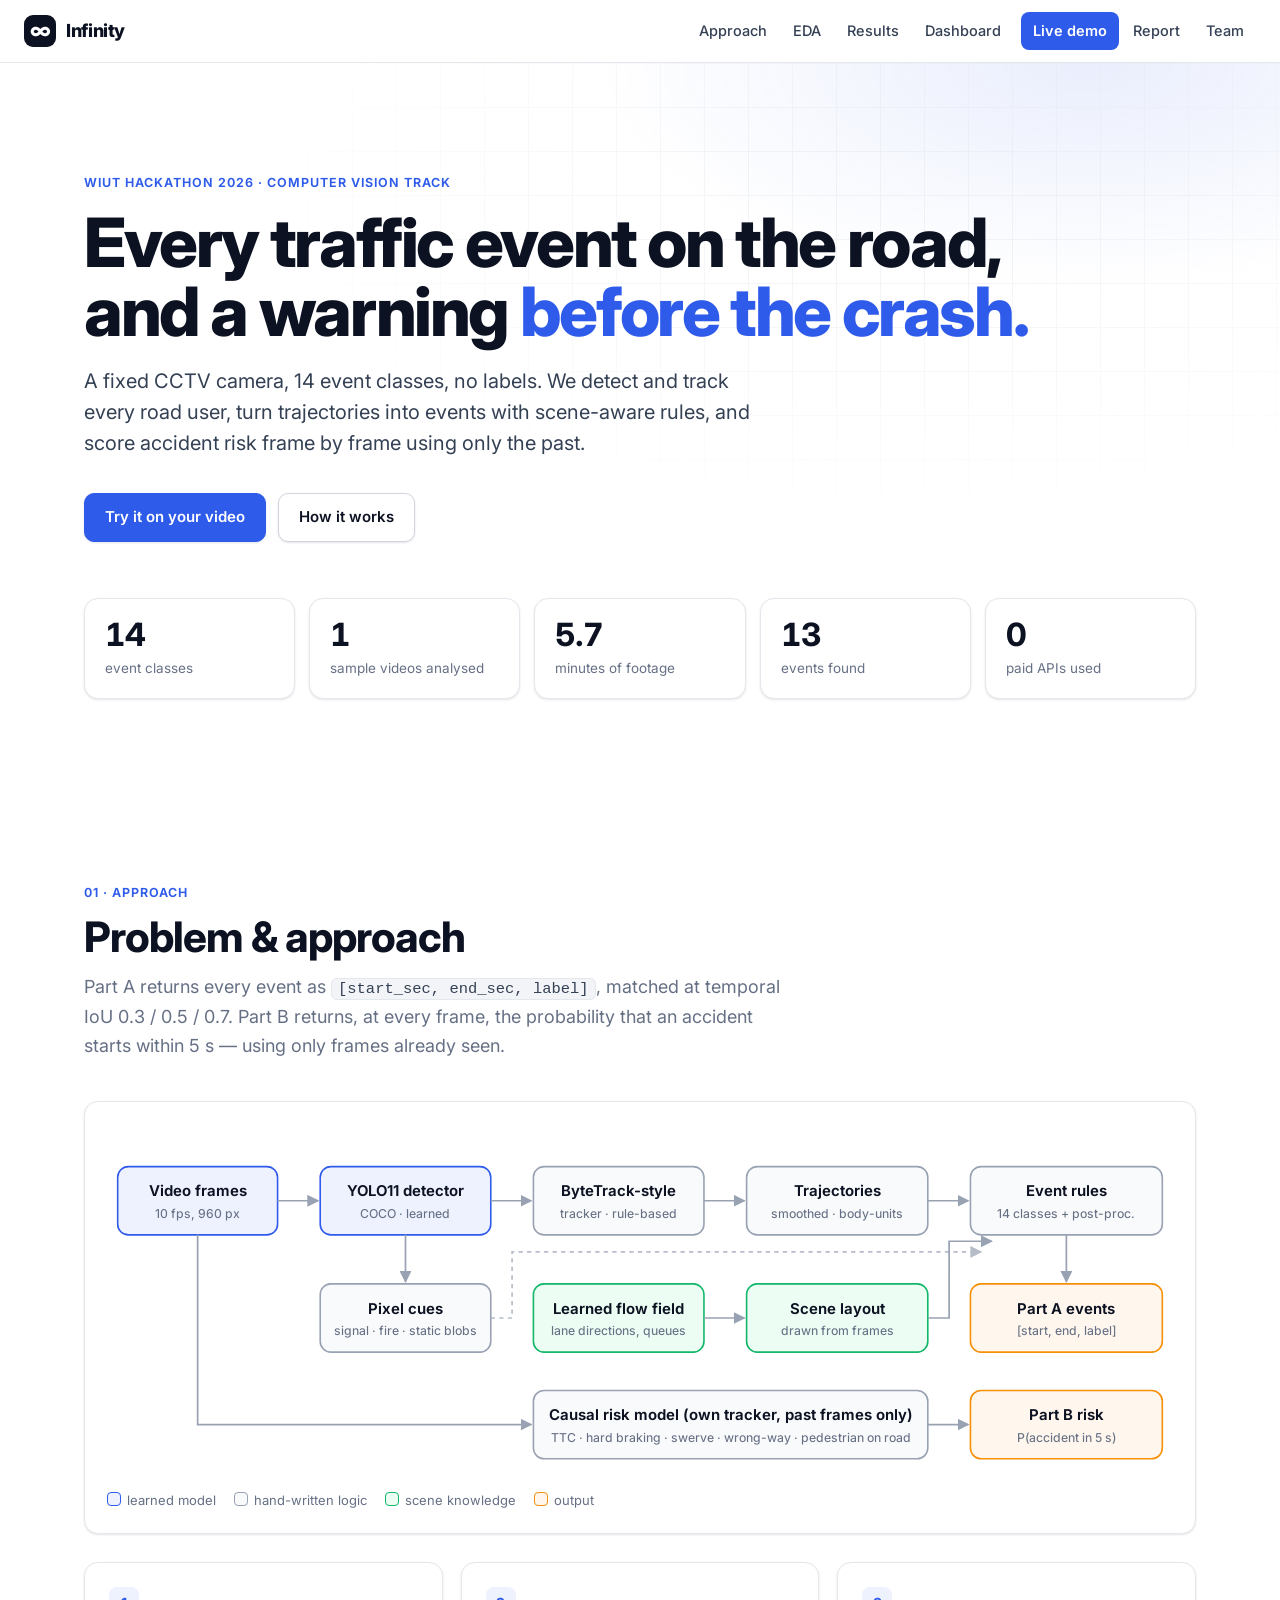
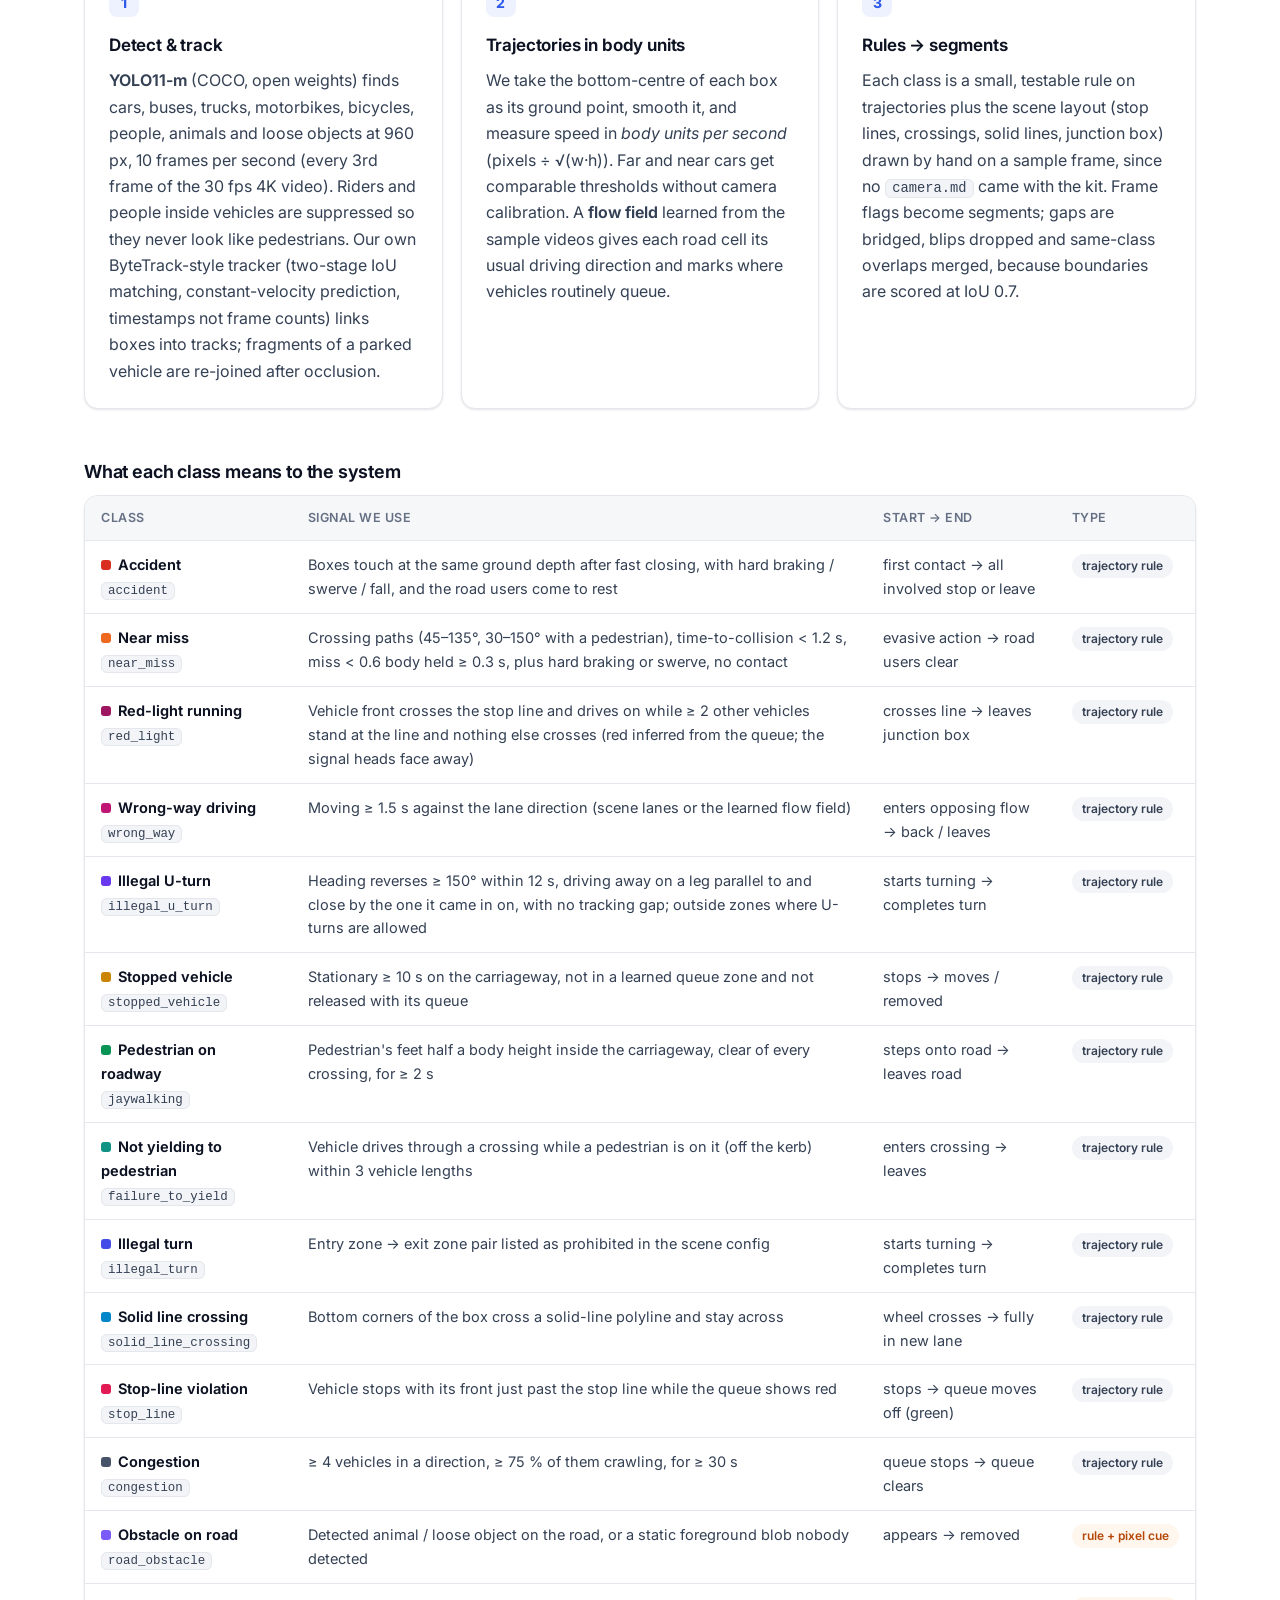
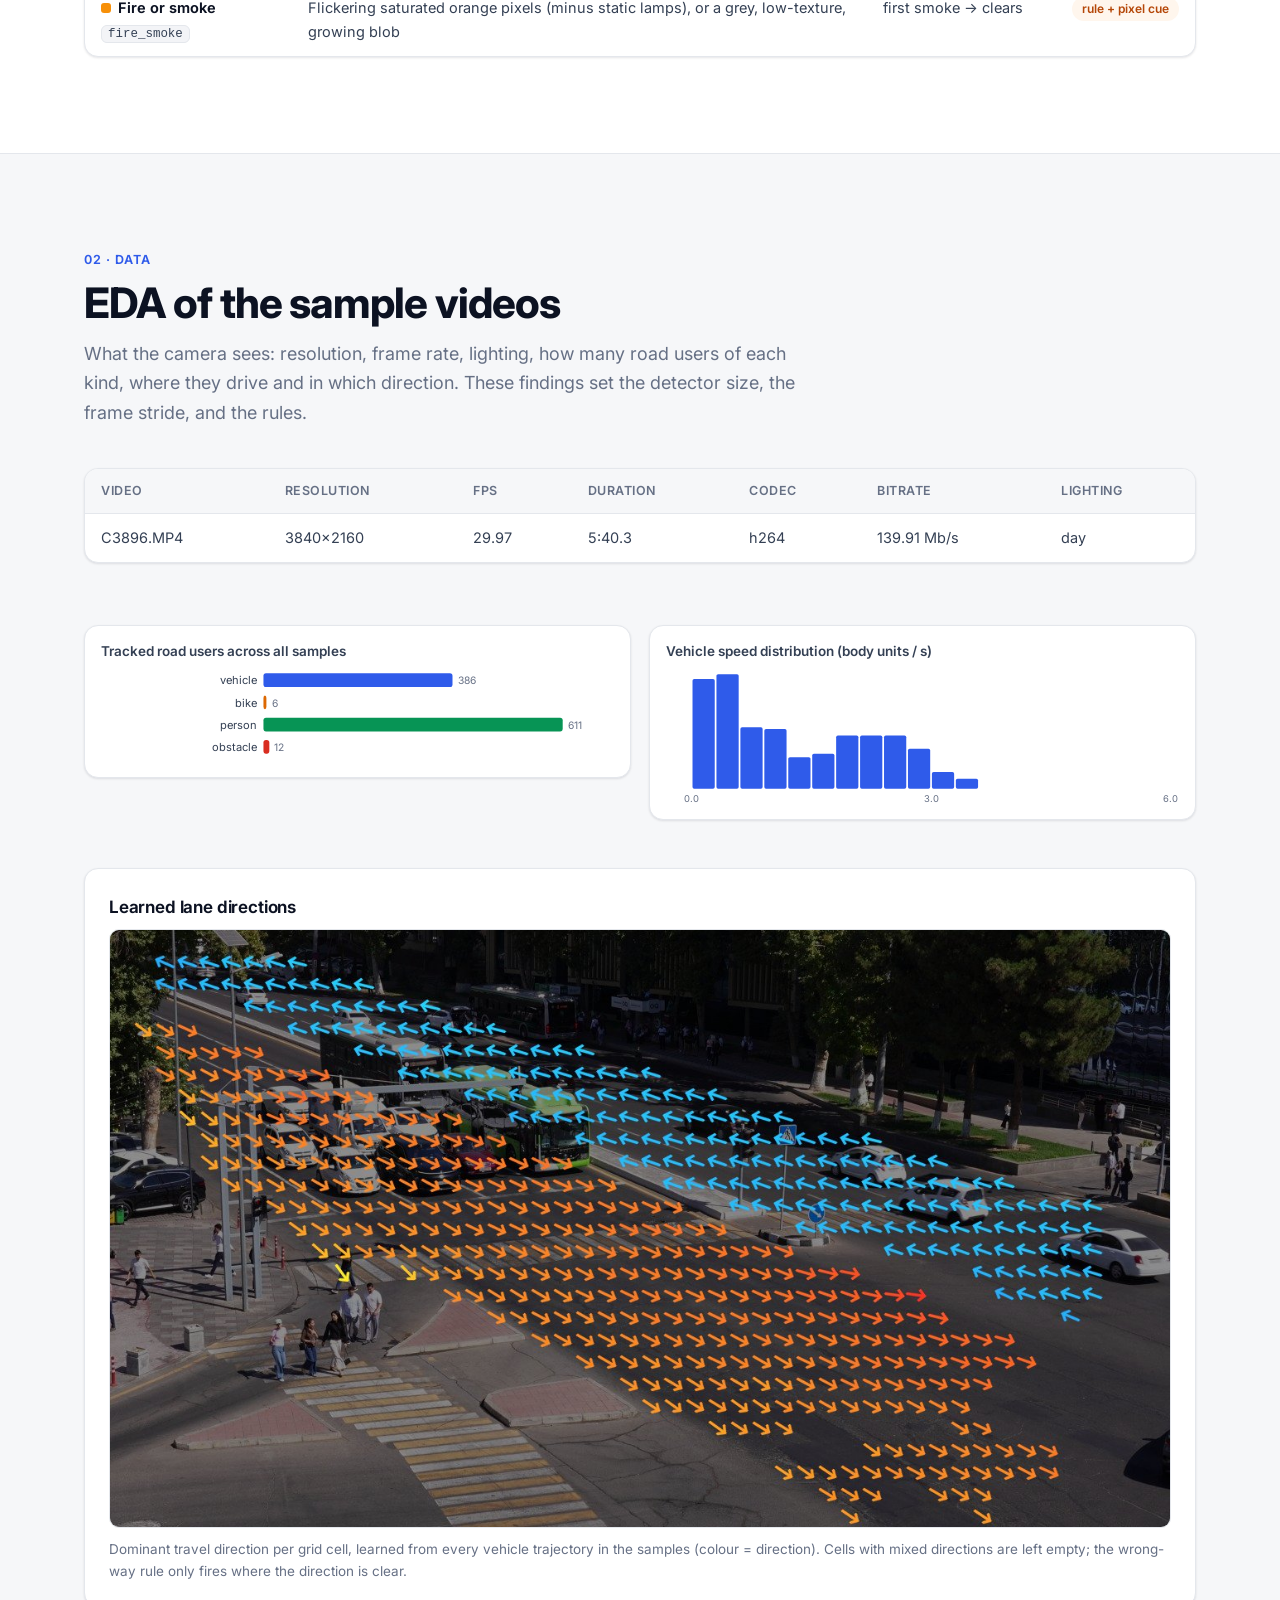
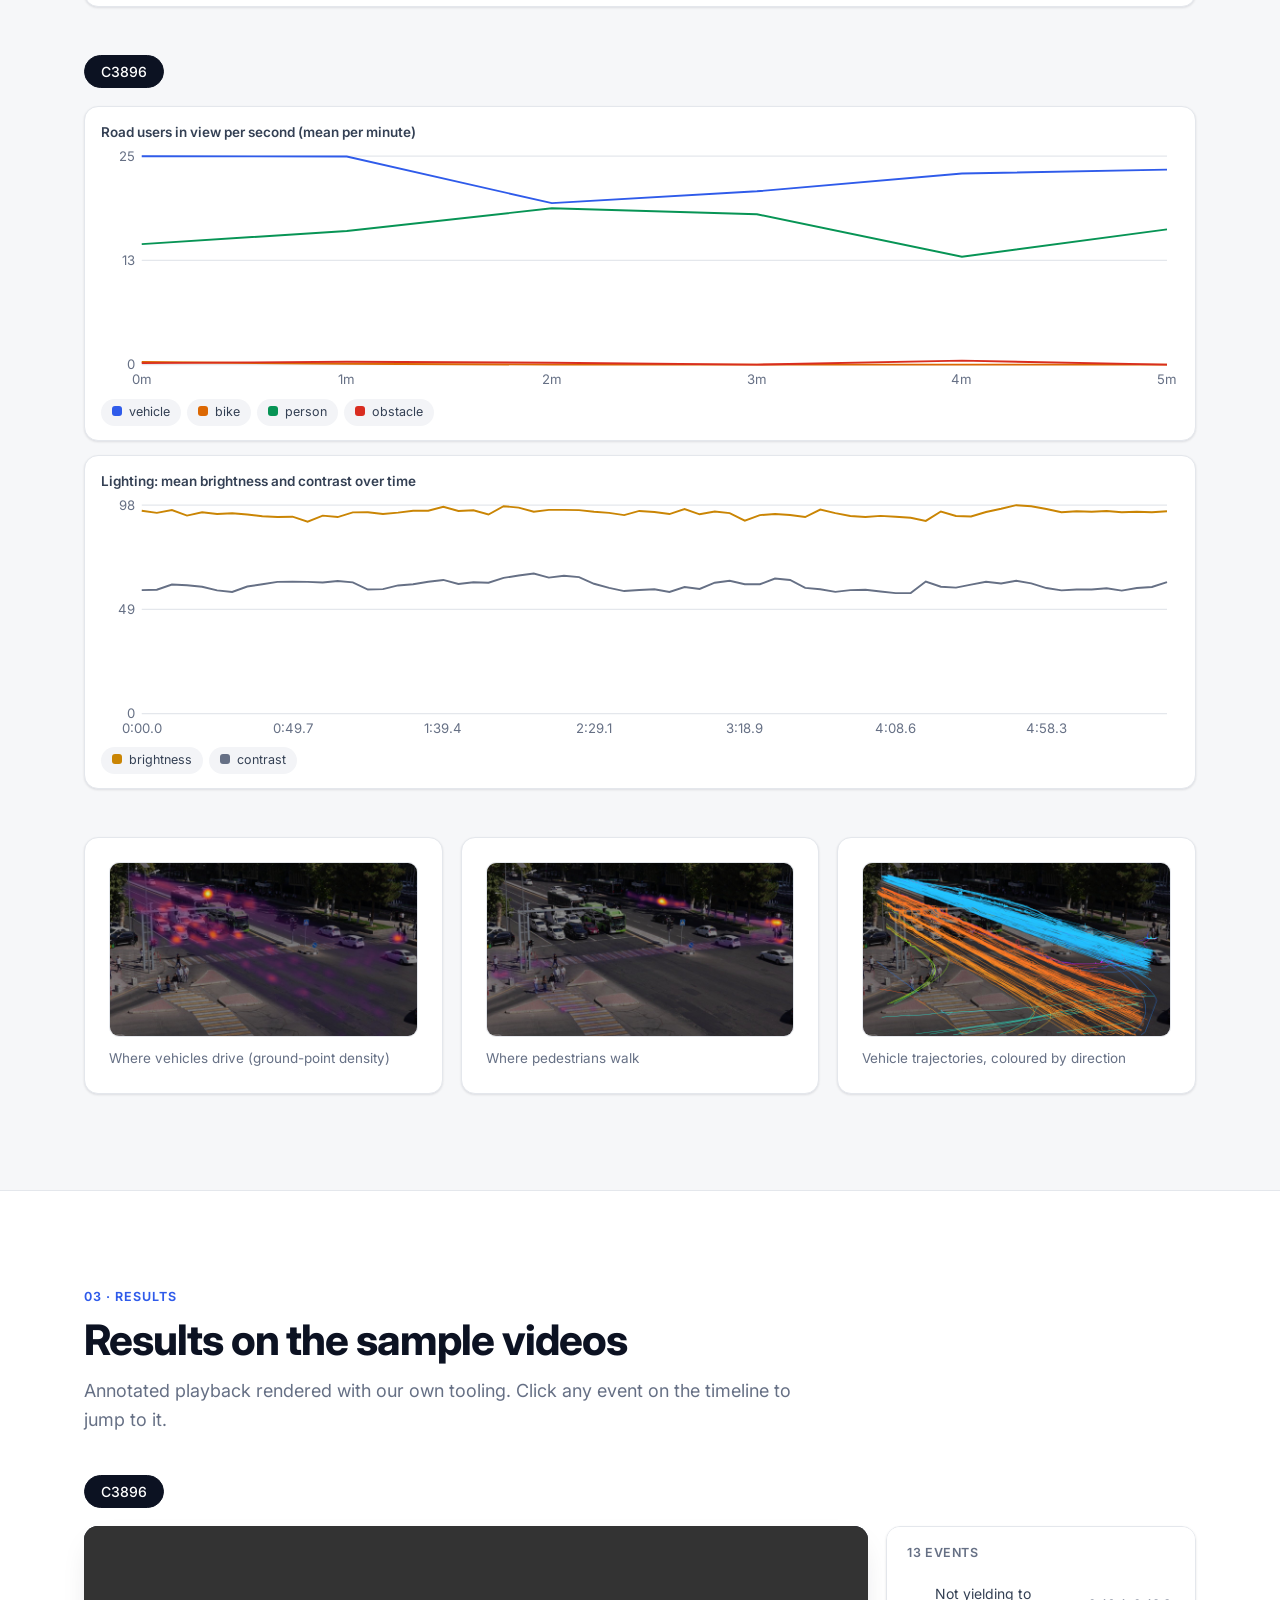
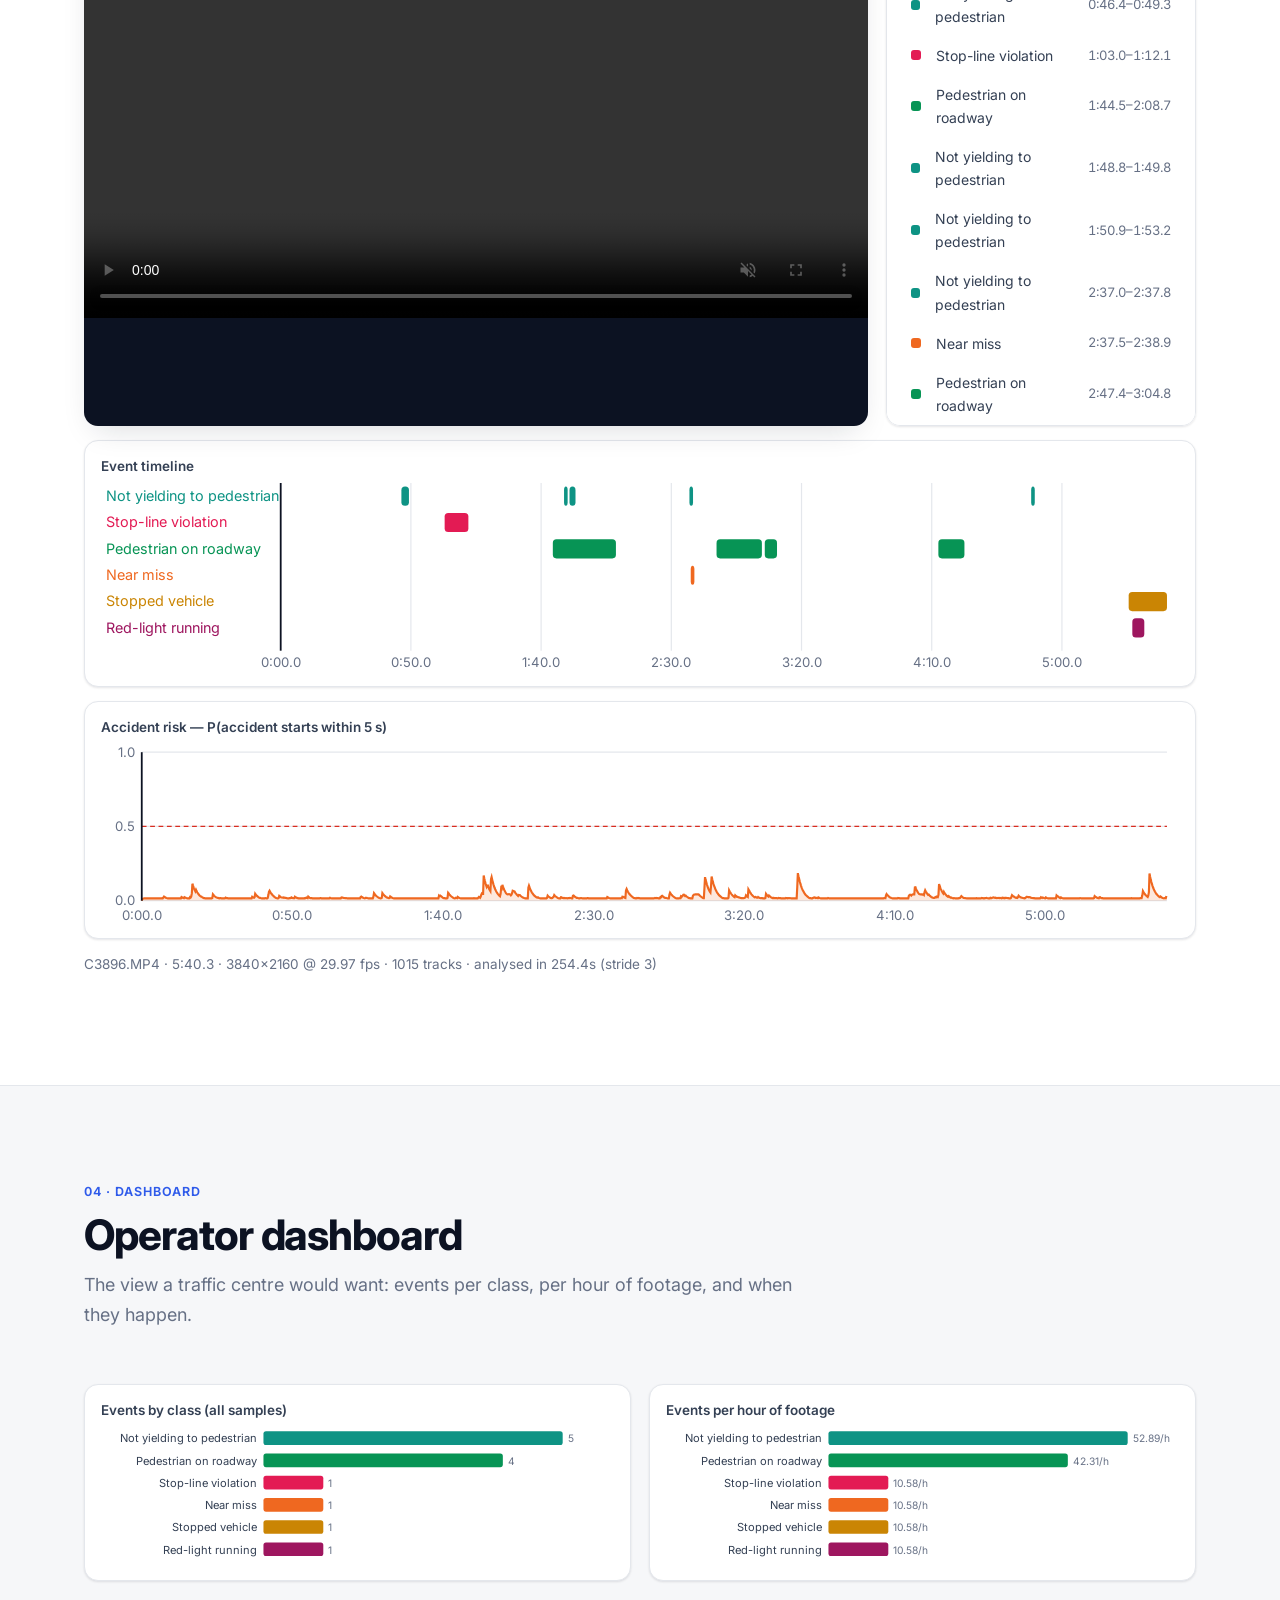
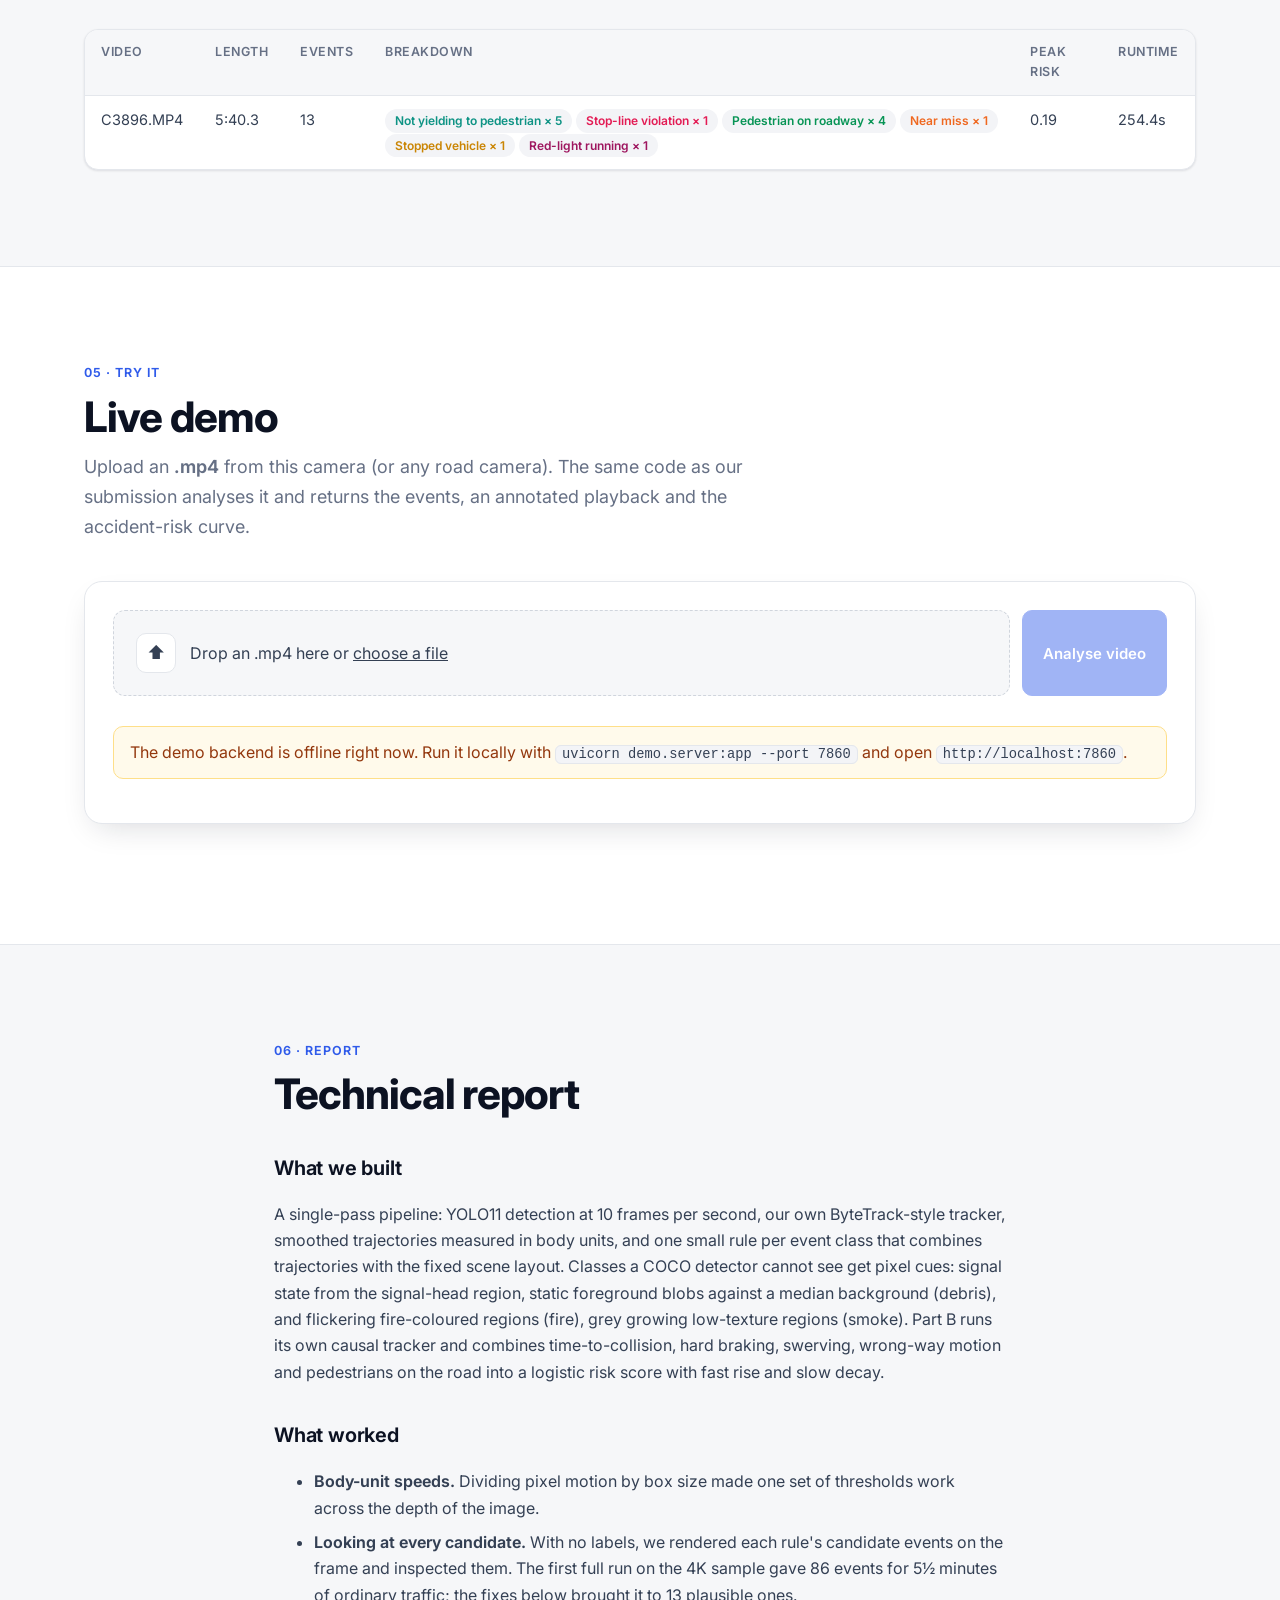
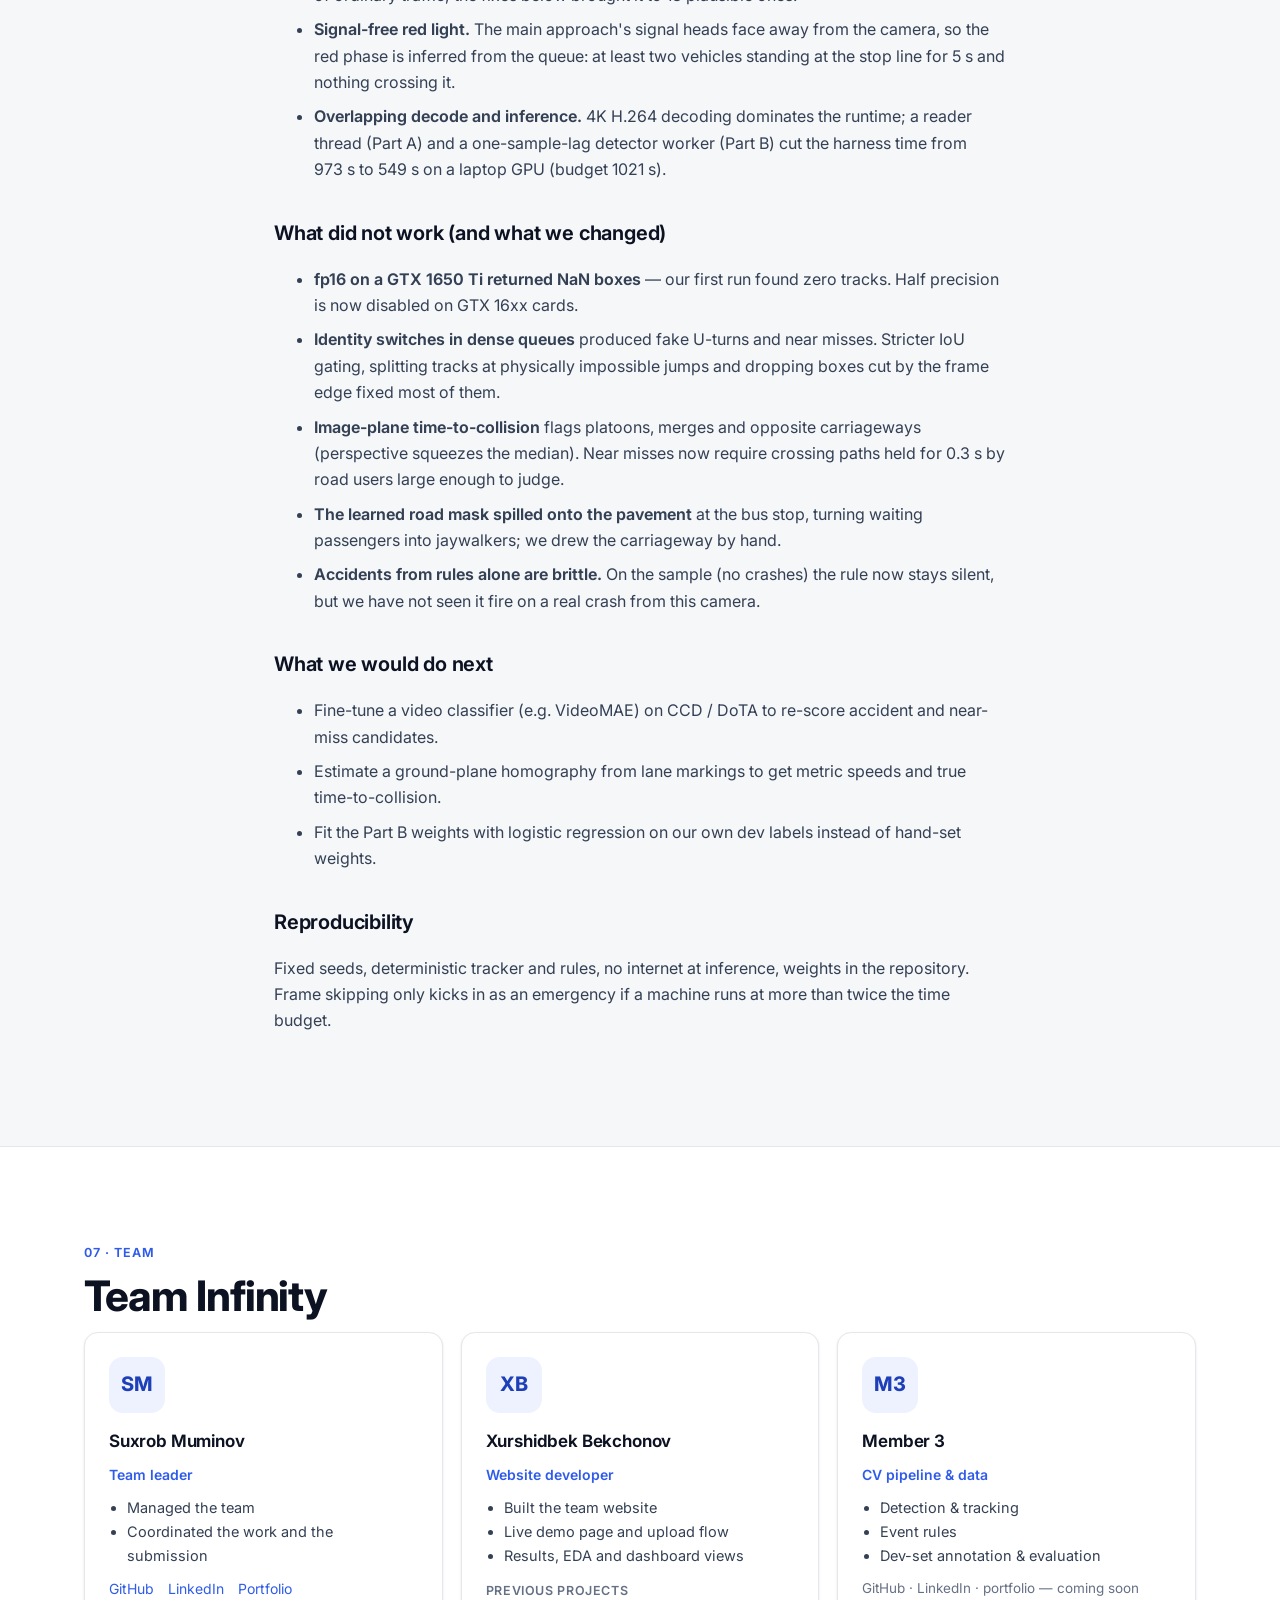
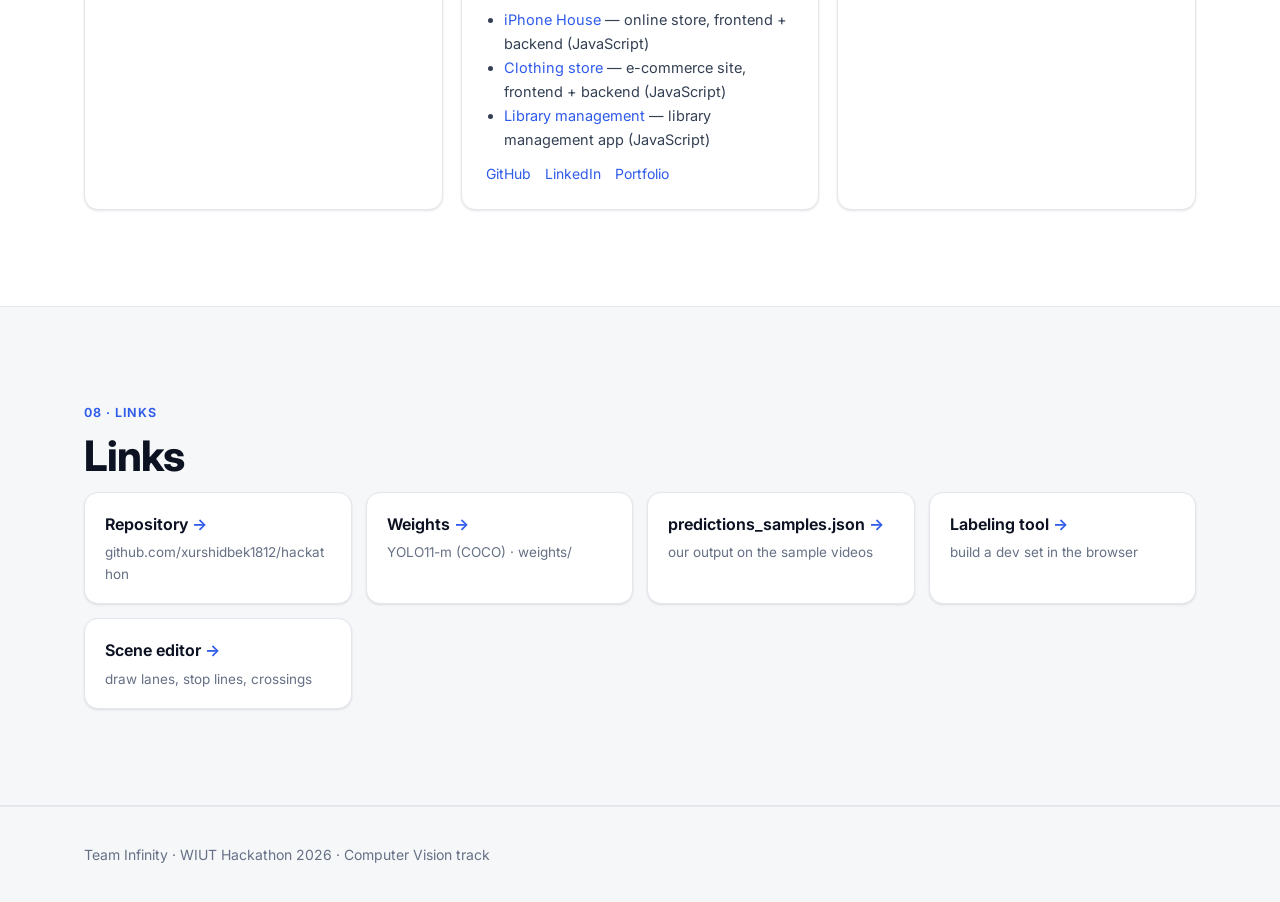
==== commit 7dd5c15b: "Team: add Suxrob Muminov (team leader)" ====
--- a/website/index.html
+++ b/website/index.html
@@ -8,7 +8,7 @@
 <link rel="preconnect" href="https://fonts.googleapis.com">
 <link rel="preconnect" href="https://fonts.gstatic.com" crossorigin>
 <link rel="stylesheet" href="https://fonts.googleapis.com/css2?family=Inter:wght@400;500;600;700;800&display=swap">
-<link rel="stylesheet" href="assets/style.css?v=5">
+<link rel="stylesheet" href="assets/style.css?v=6">
 </head>
 <body>
 <header class="topbar">
@@ -239,8 +239,8 @@
 
 <footer><div class="wrap">Team Infinity · WIUT Hackathon 2026 · Computer Vision track</div></footer>
 
-<script src="config.js?v=5"></script>
-<script src="assets/charts.js?v=5"></script>
-<script src="assets/app.js?v=5"></script>
+<script src="config.js?v=6"></script>
+<script src="assets/charts.js?v=6"></script>
+<script src="assets/app.js?v=6"></script>
 </body>
 </html>
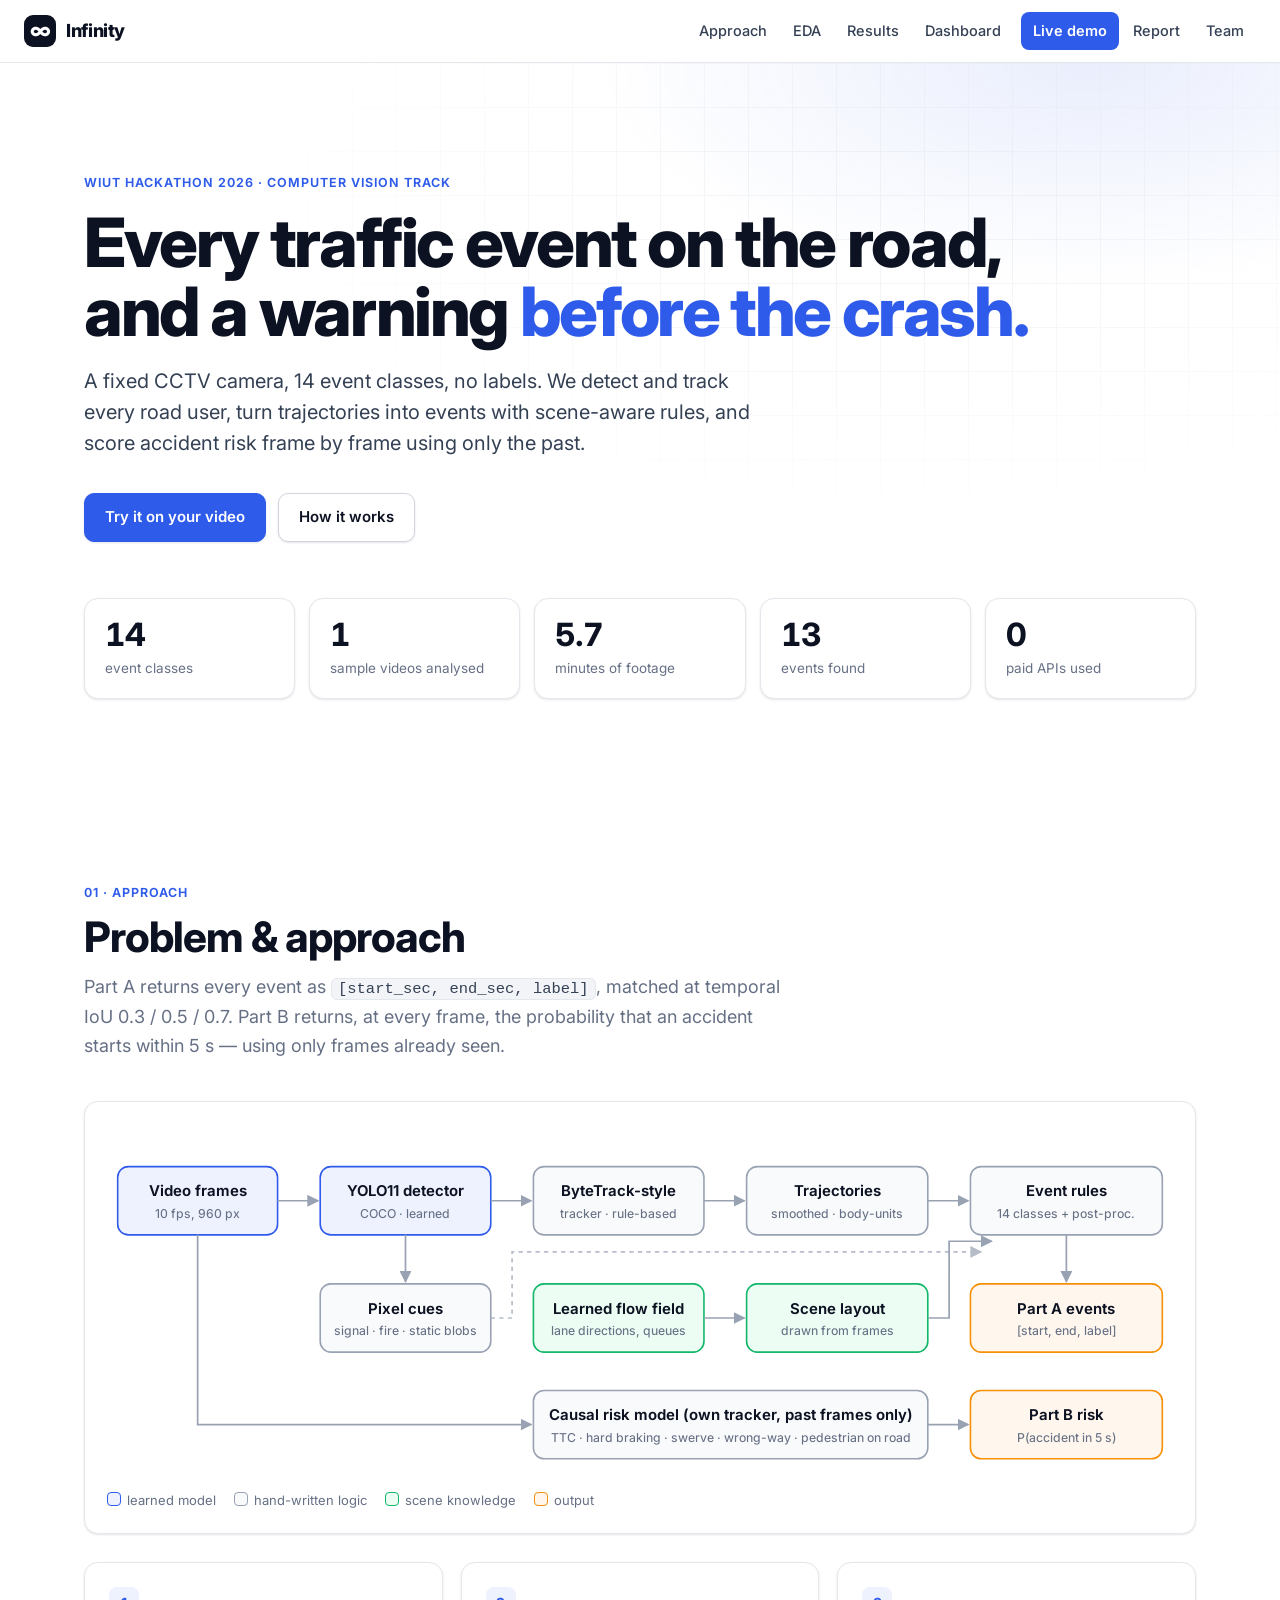
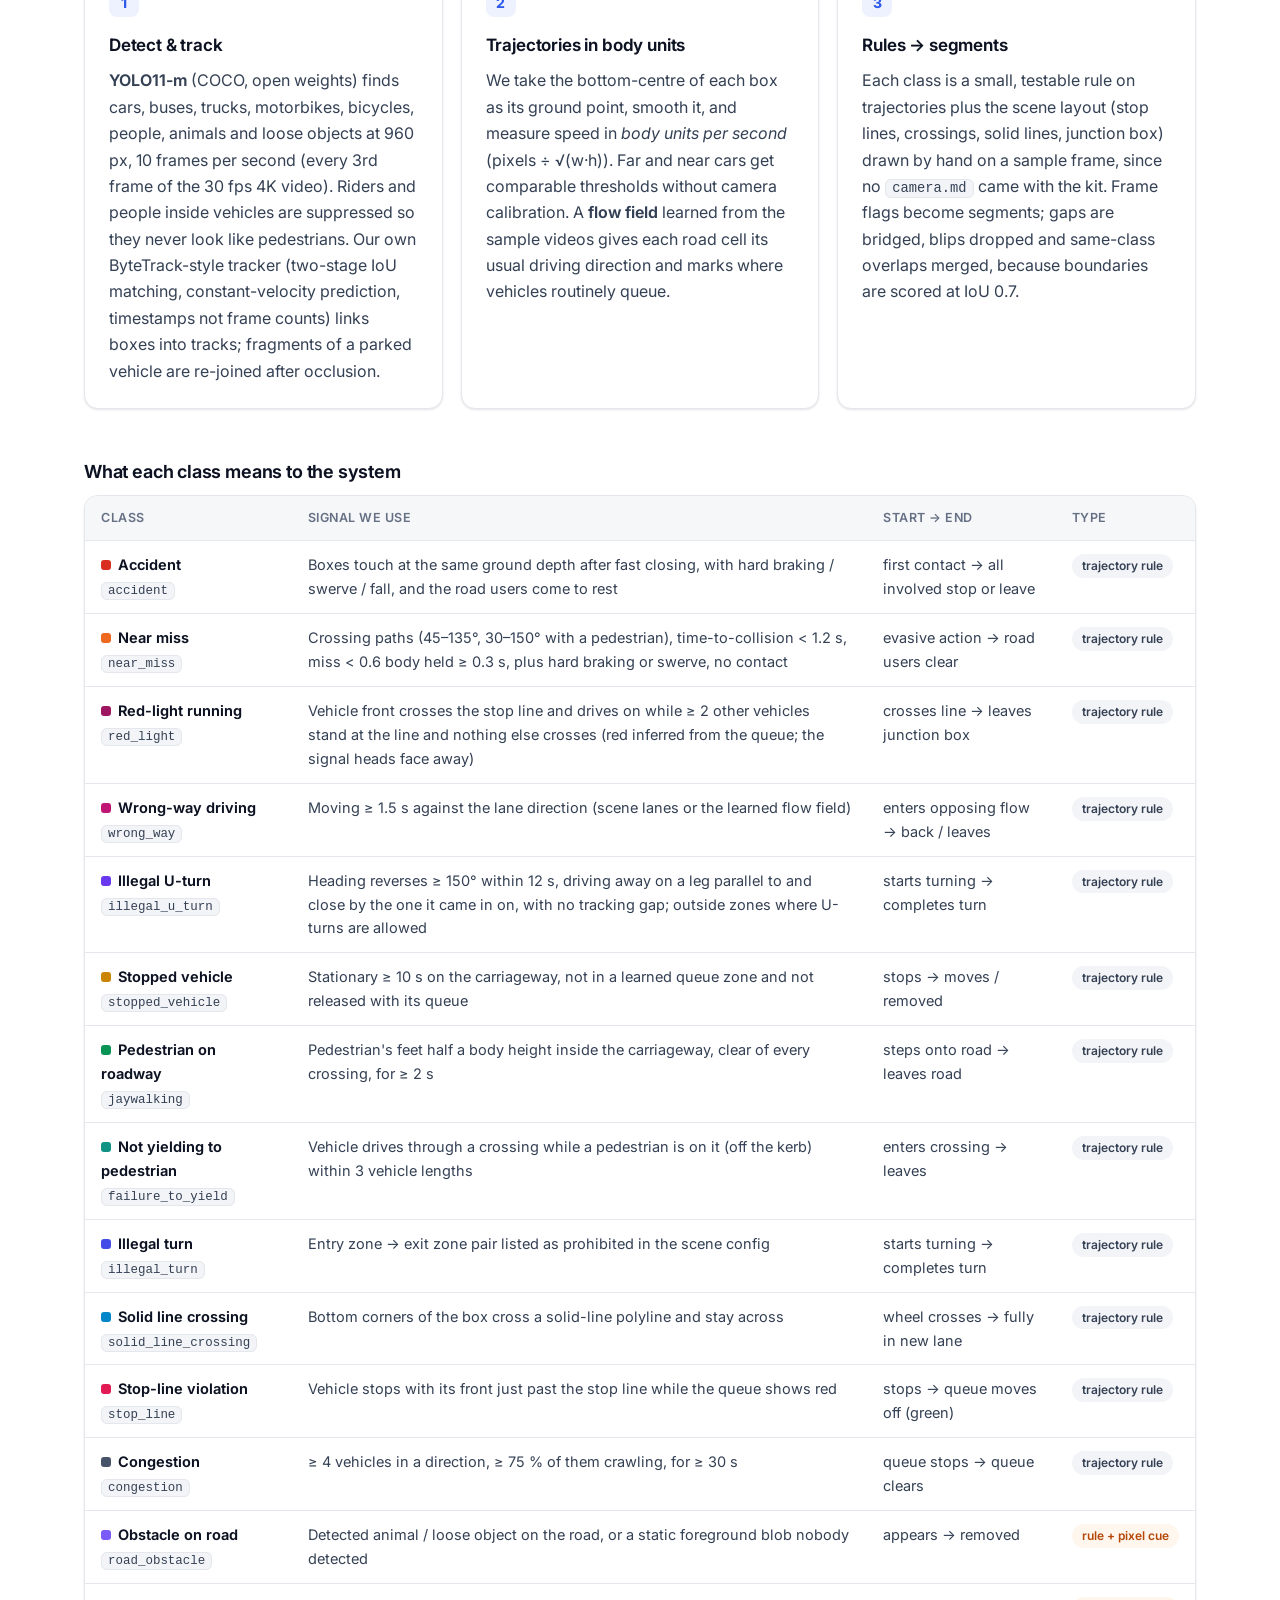
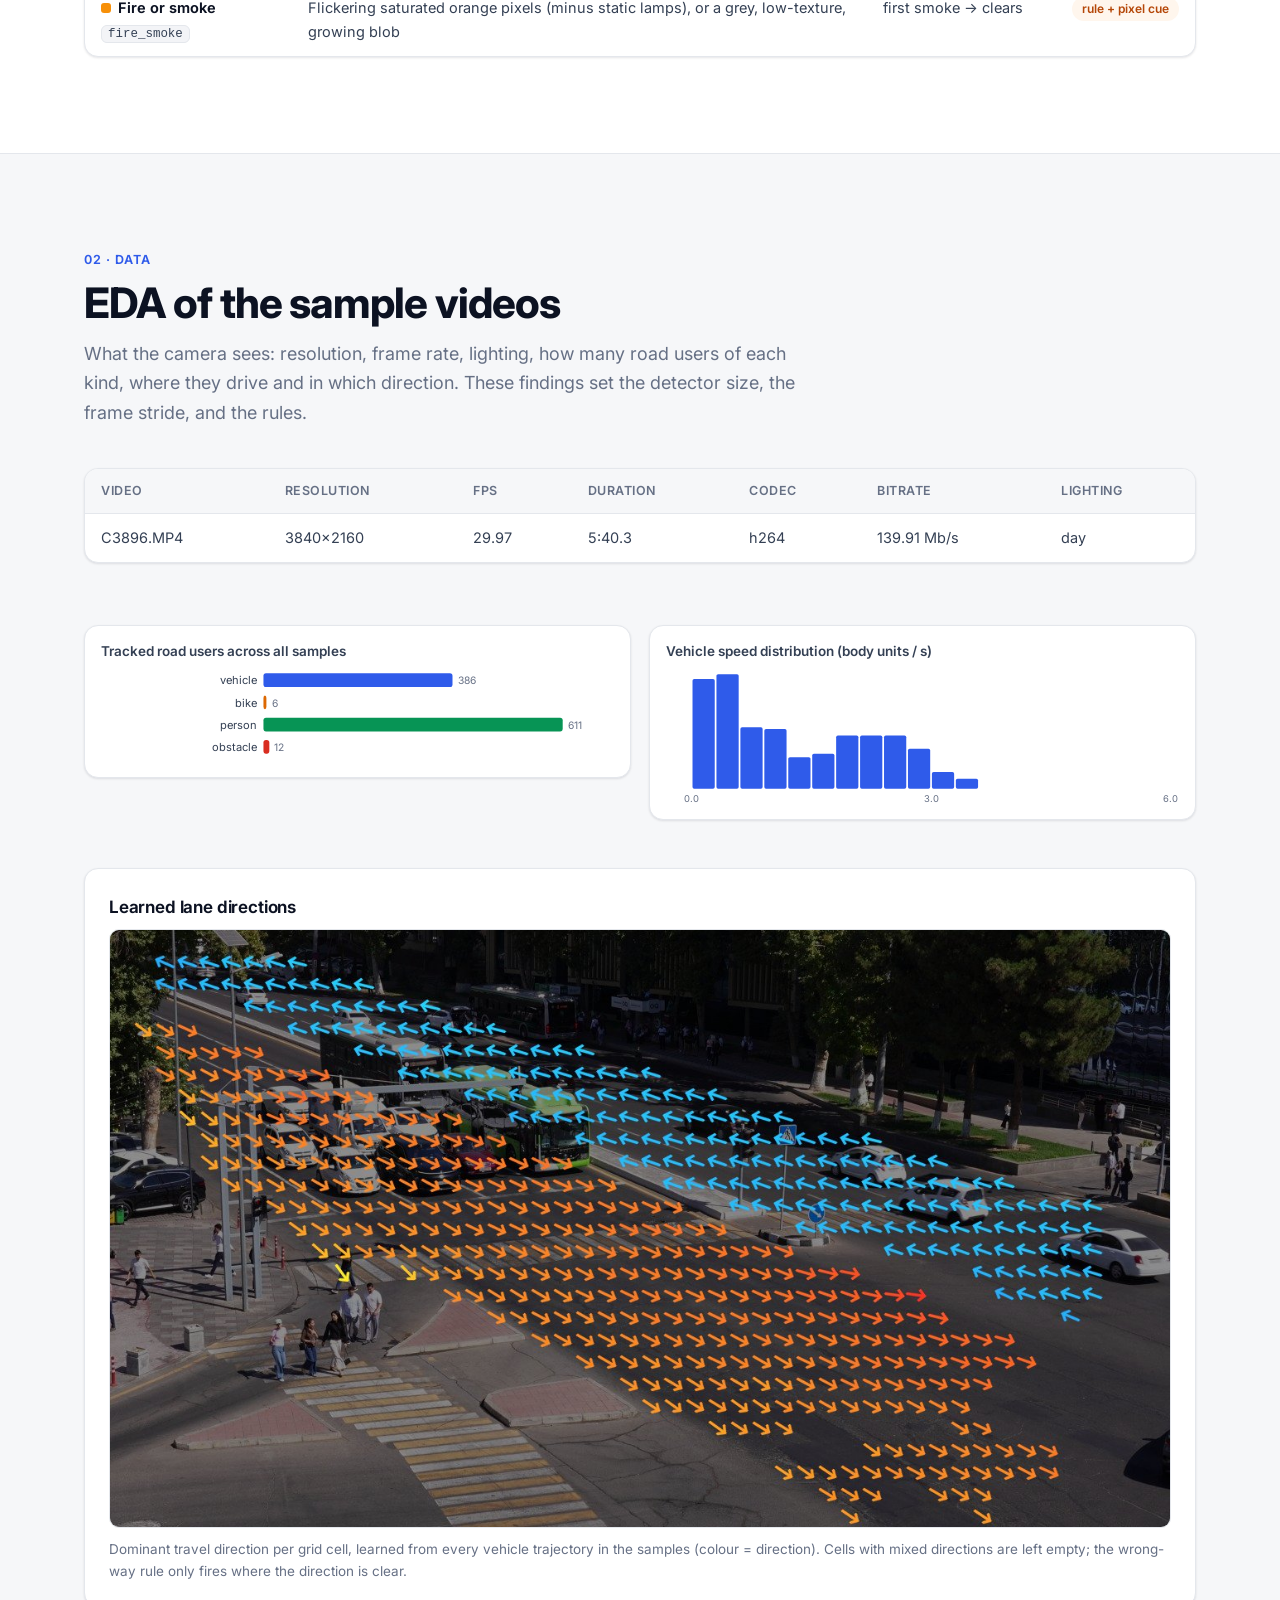
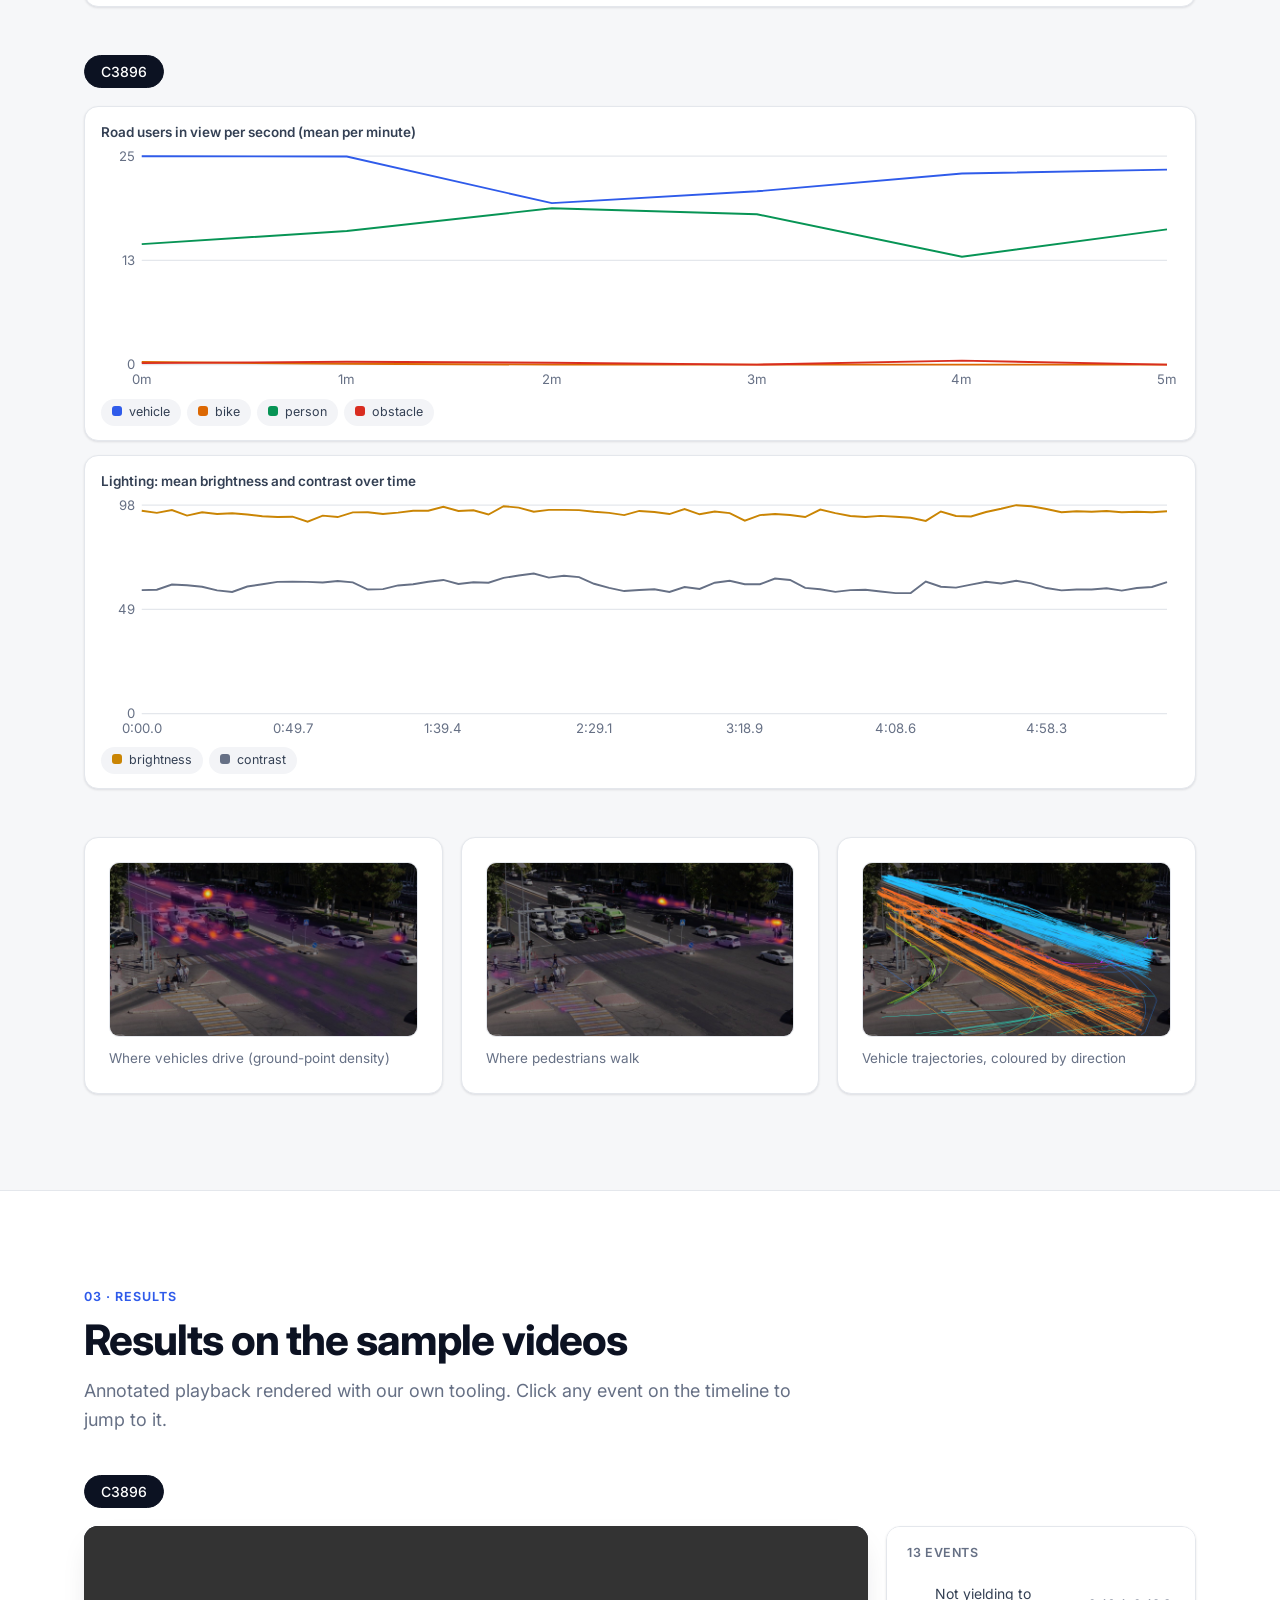
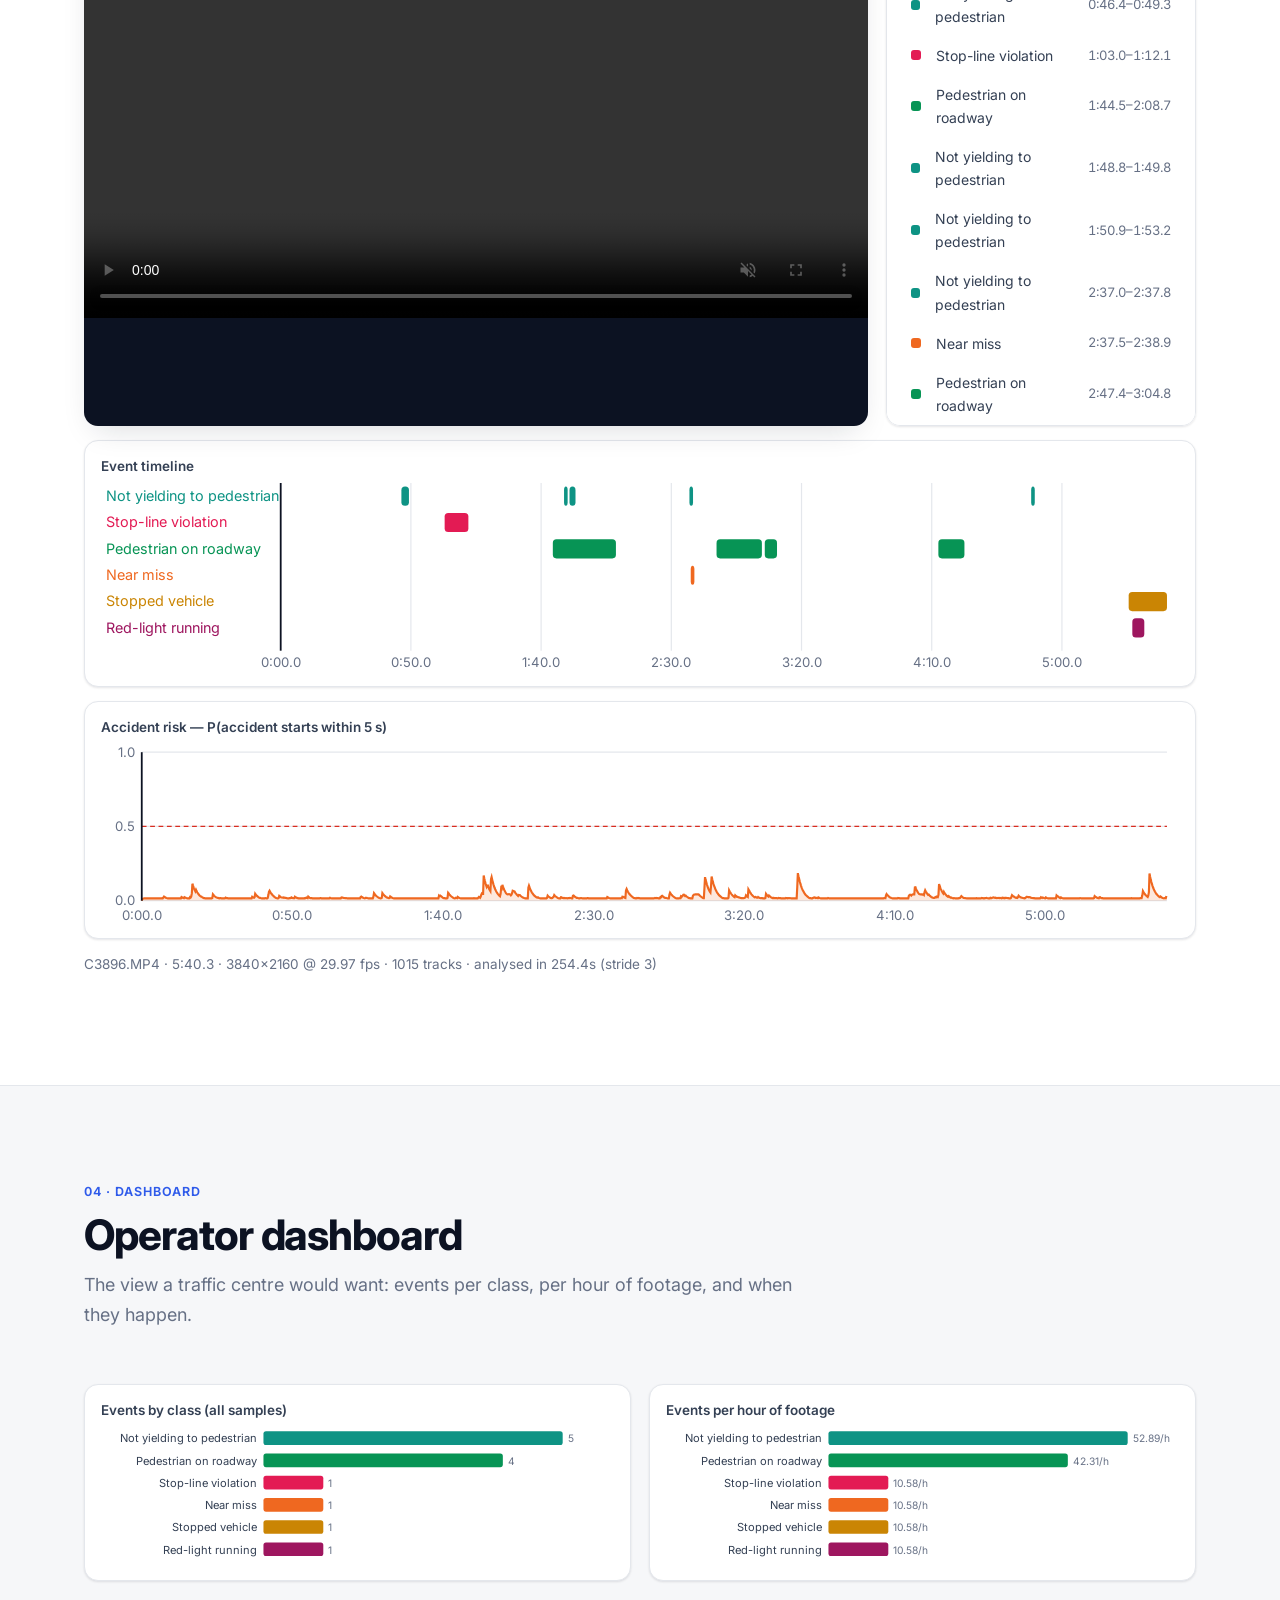
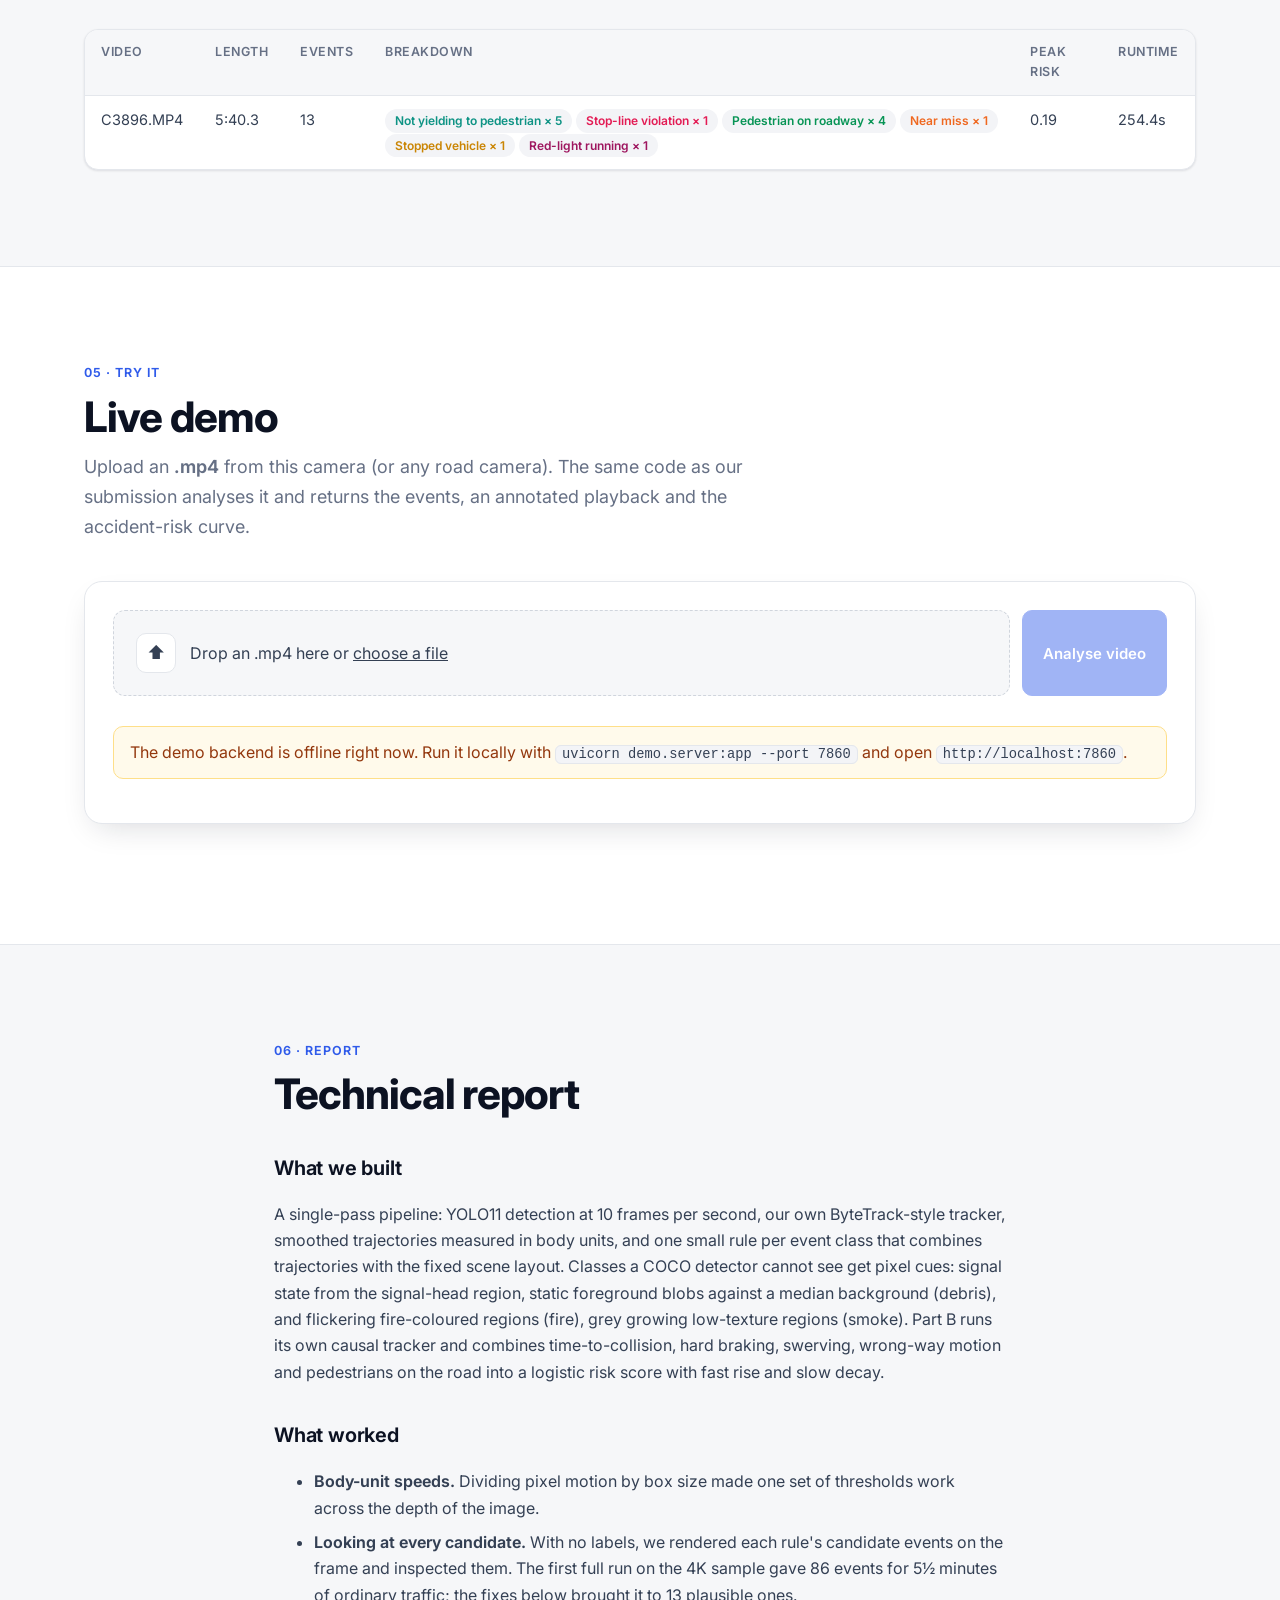
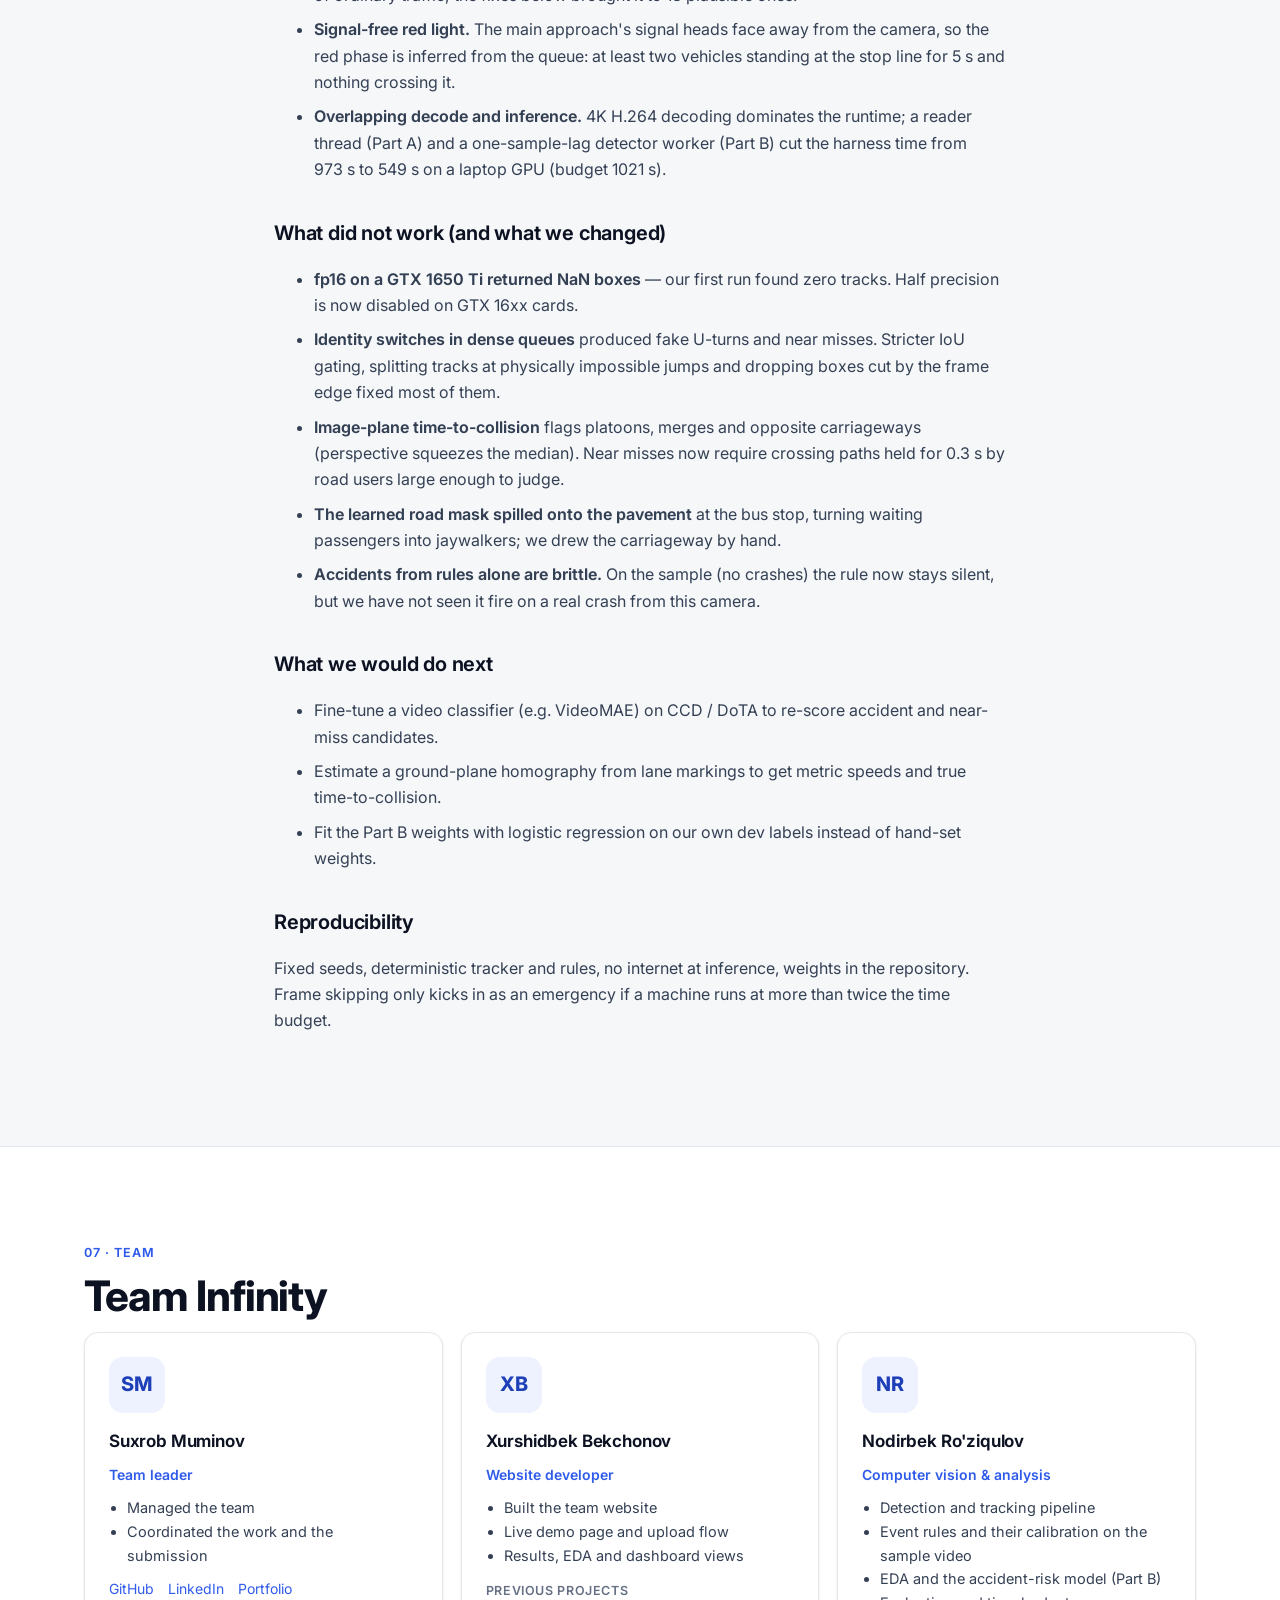
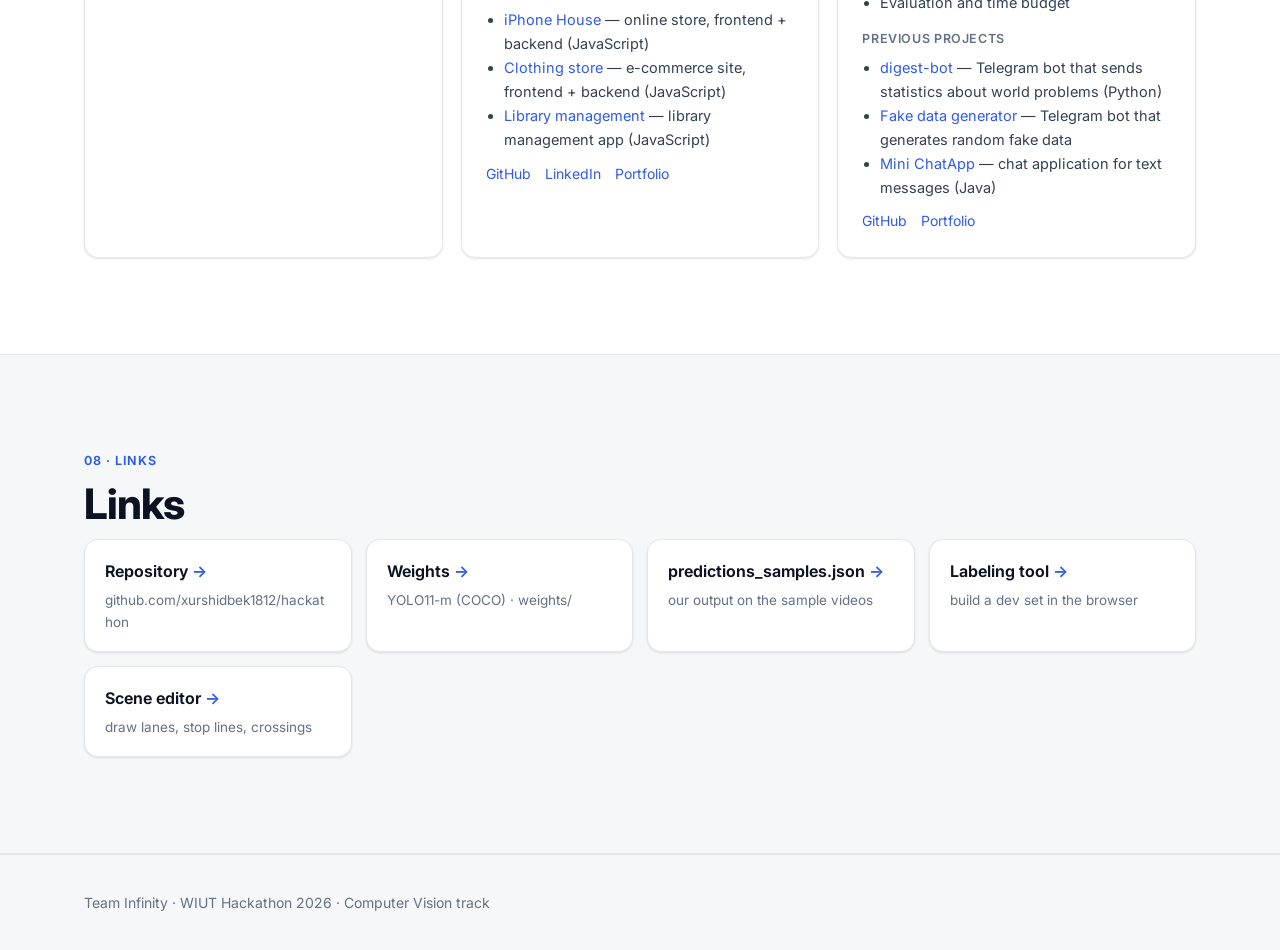
==== commit ed0e6b89: "Team: add Nodirbek Ro'ziqulov (computer vision & analysis); team table in README" ====
--- a/website/index.html
+++ b/website/index.html
@@ -8,7 +8,7 @@
 <link rel="preconnect" href="https://fonts.googleapis.com">
 <link rel="preconnect" href="https://fonts.gstatic.com" crossorigin>
 <link rel="stylesheet" href="https://fonts.googleapis.com/css2?family=Inter:wght@400;500;600;700;800&display=swap">
-<link rel="stylesheet" href="assets/style.css?v=6">
+<link rel="stylesheet" href="assets/style.css?v=7">
 </head>
 <body>
 <header class="topbar">
@@ -239,8 +239,8 @@
 
 <footer><div class="wrap">Team Infinity · WIUT Hackathon 2026 · Computer Vision track</div></footer>
 
-<script src="config.js?v=6"></script>
-<script src="assets/charts.js?v=6"></script>
-<script src="assets/app.js?v=6"></script>
+<script src="config.js?v=7"></script>
+<script src="assets/charts.js?v=7"></script>
+<script src="assets/app.js?v=7"></script>
 </body>
 </html>
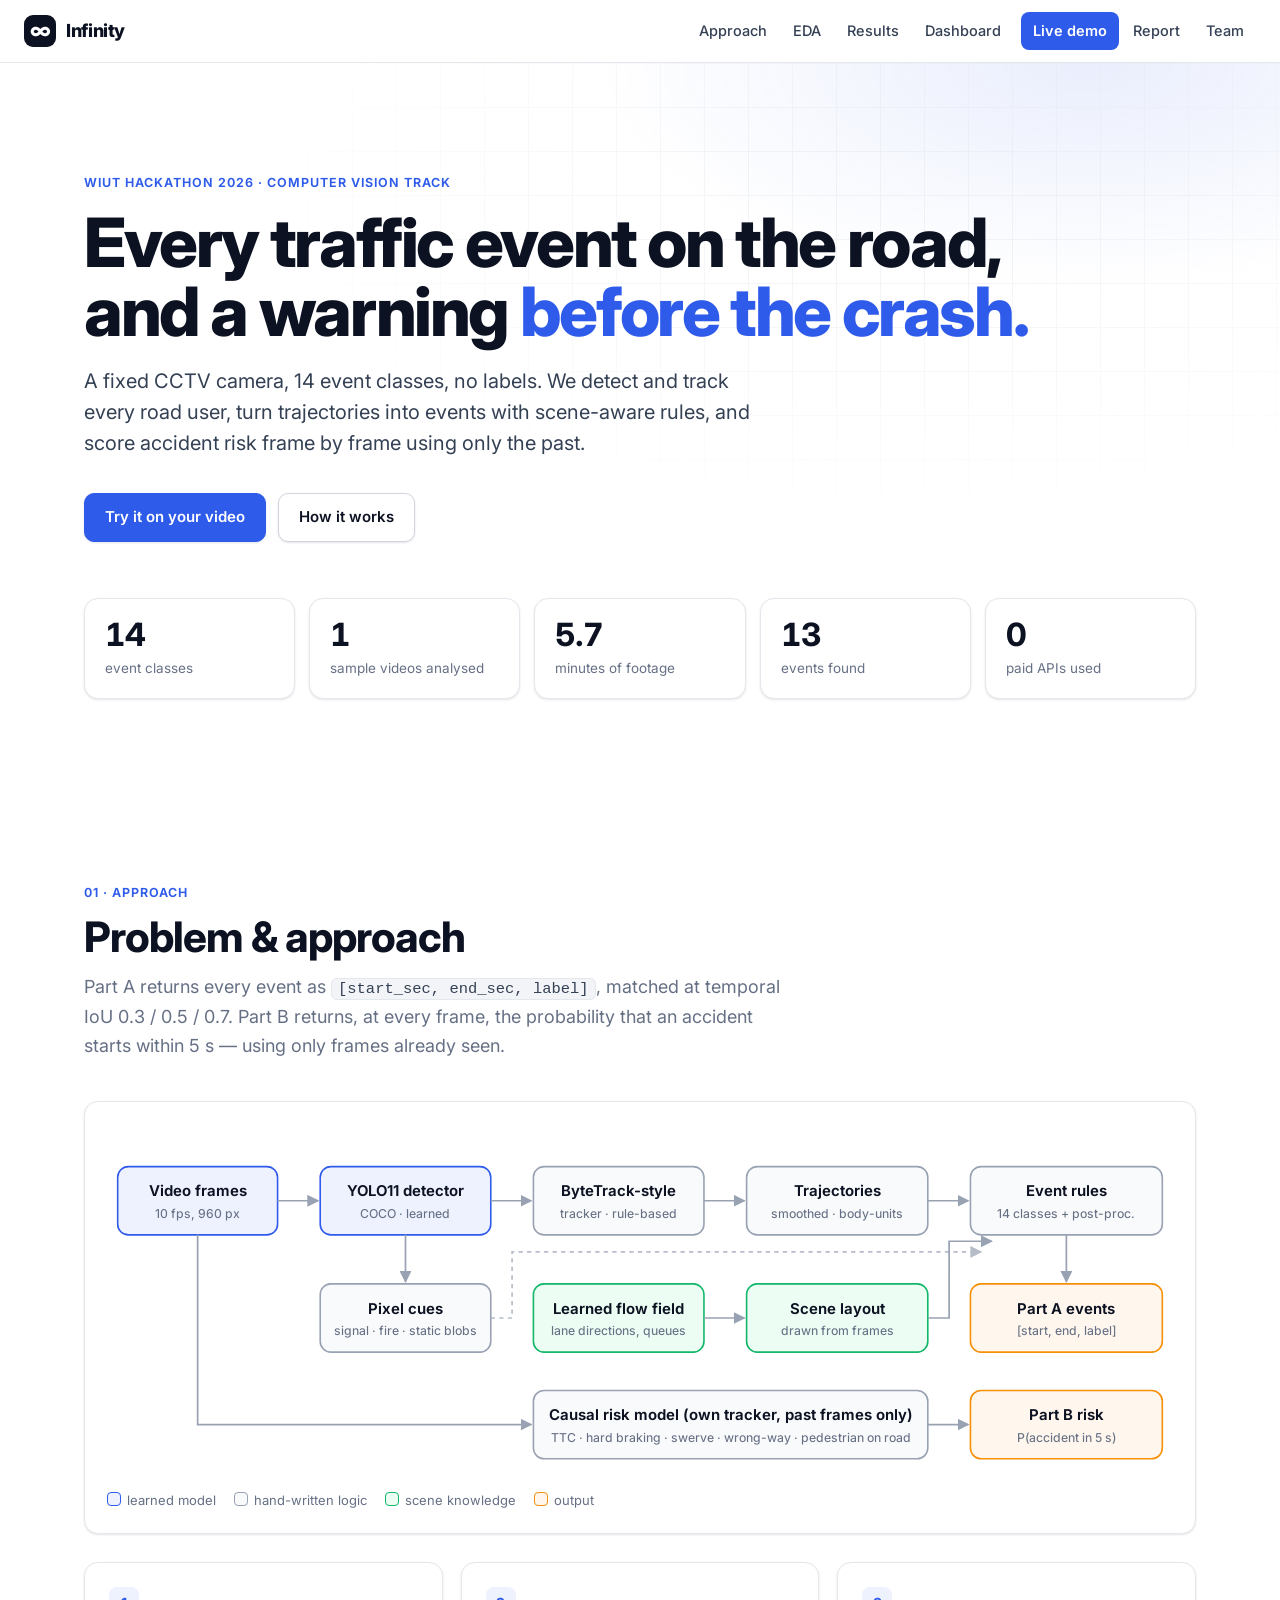
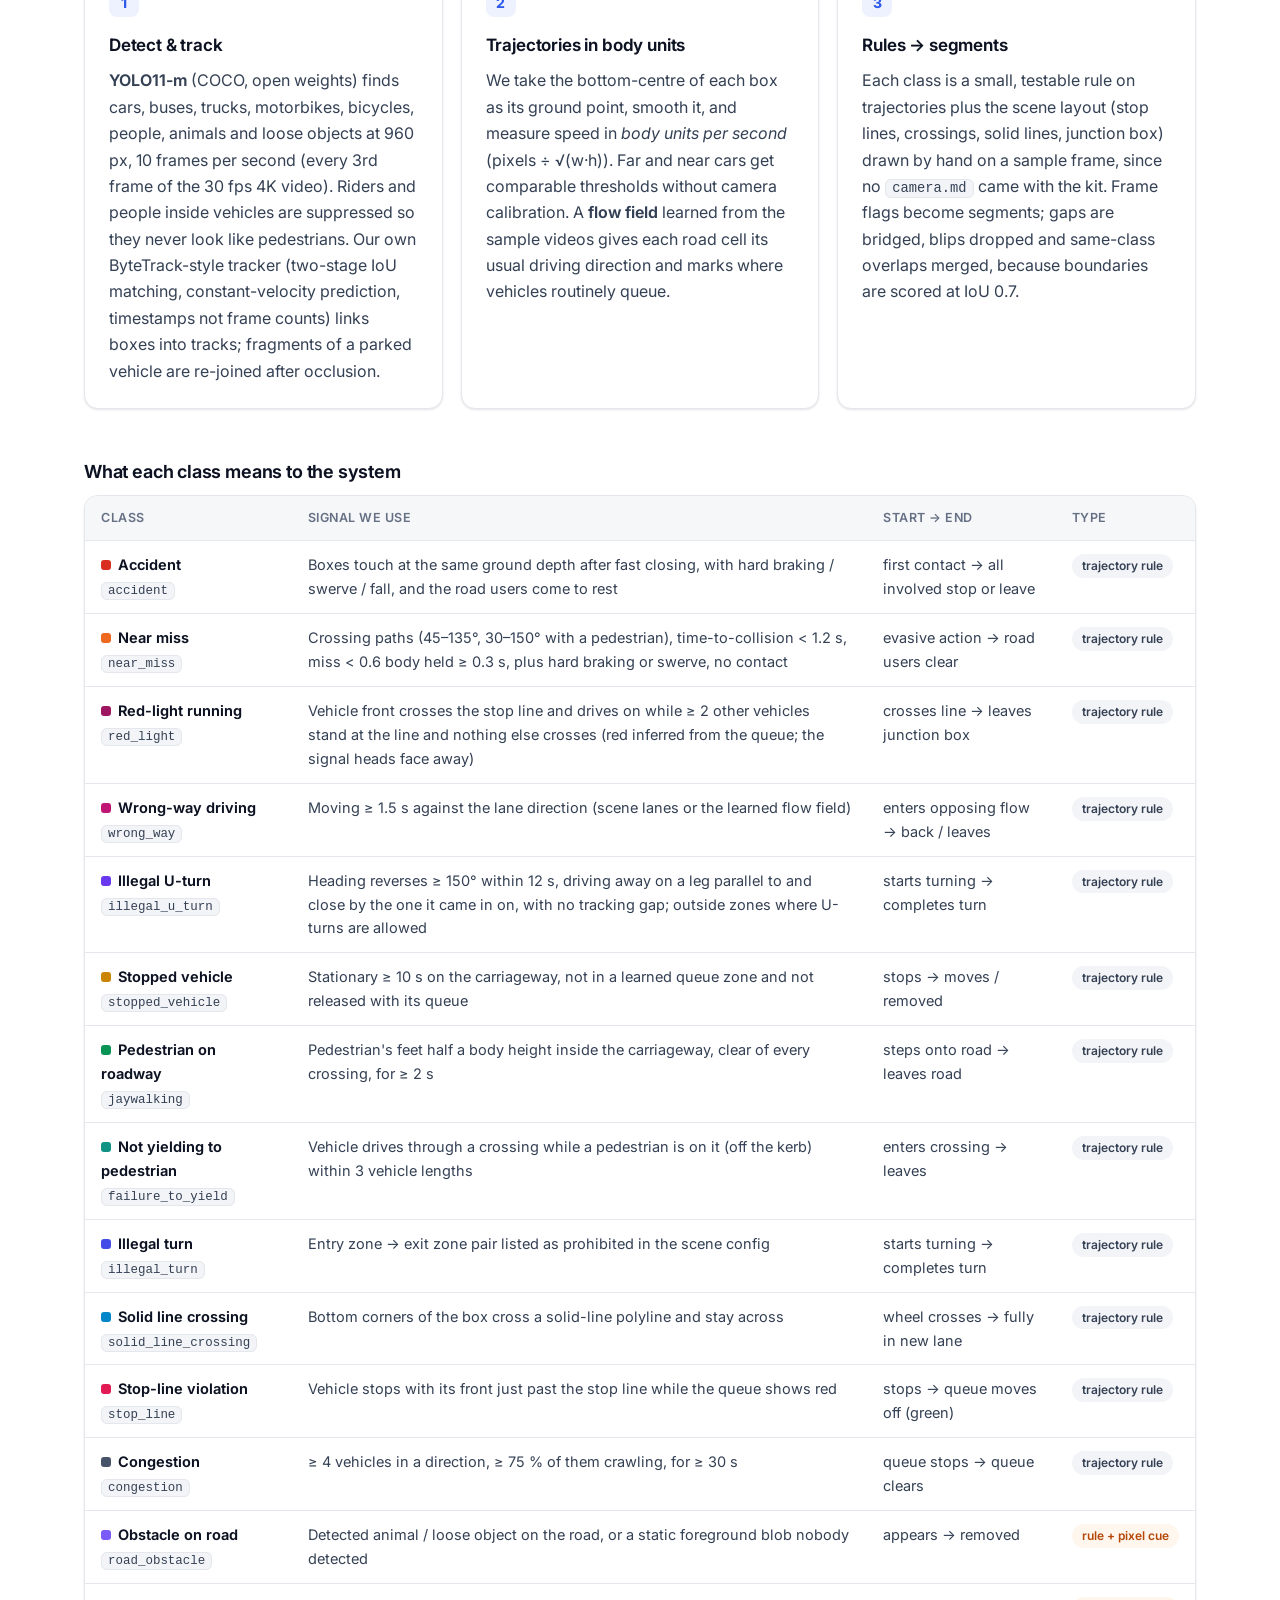
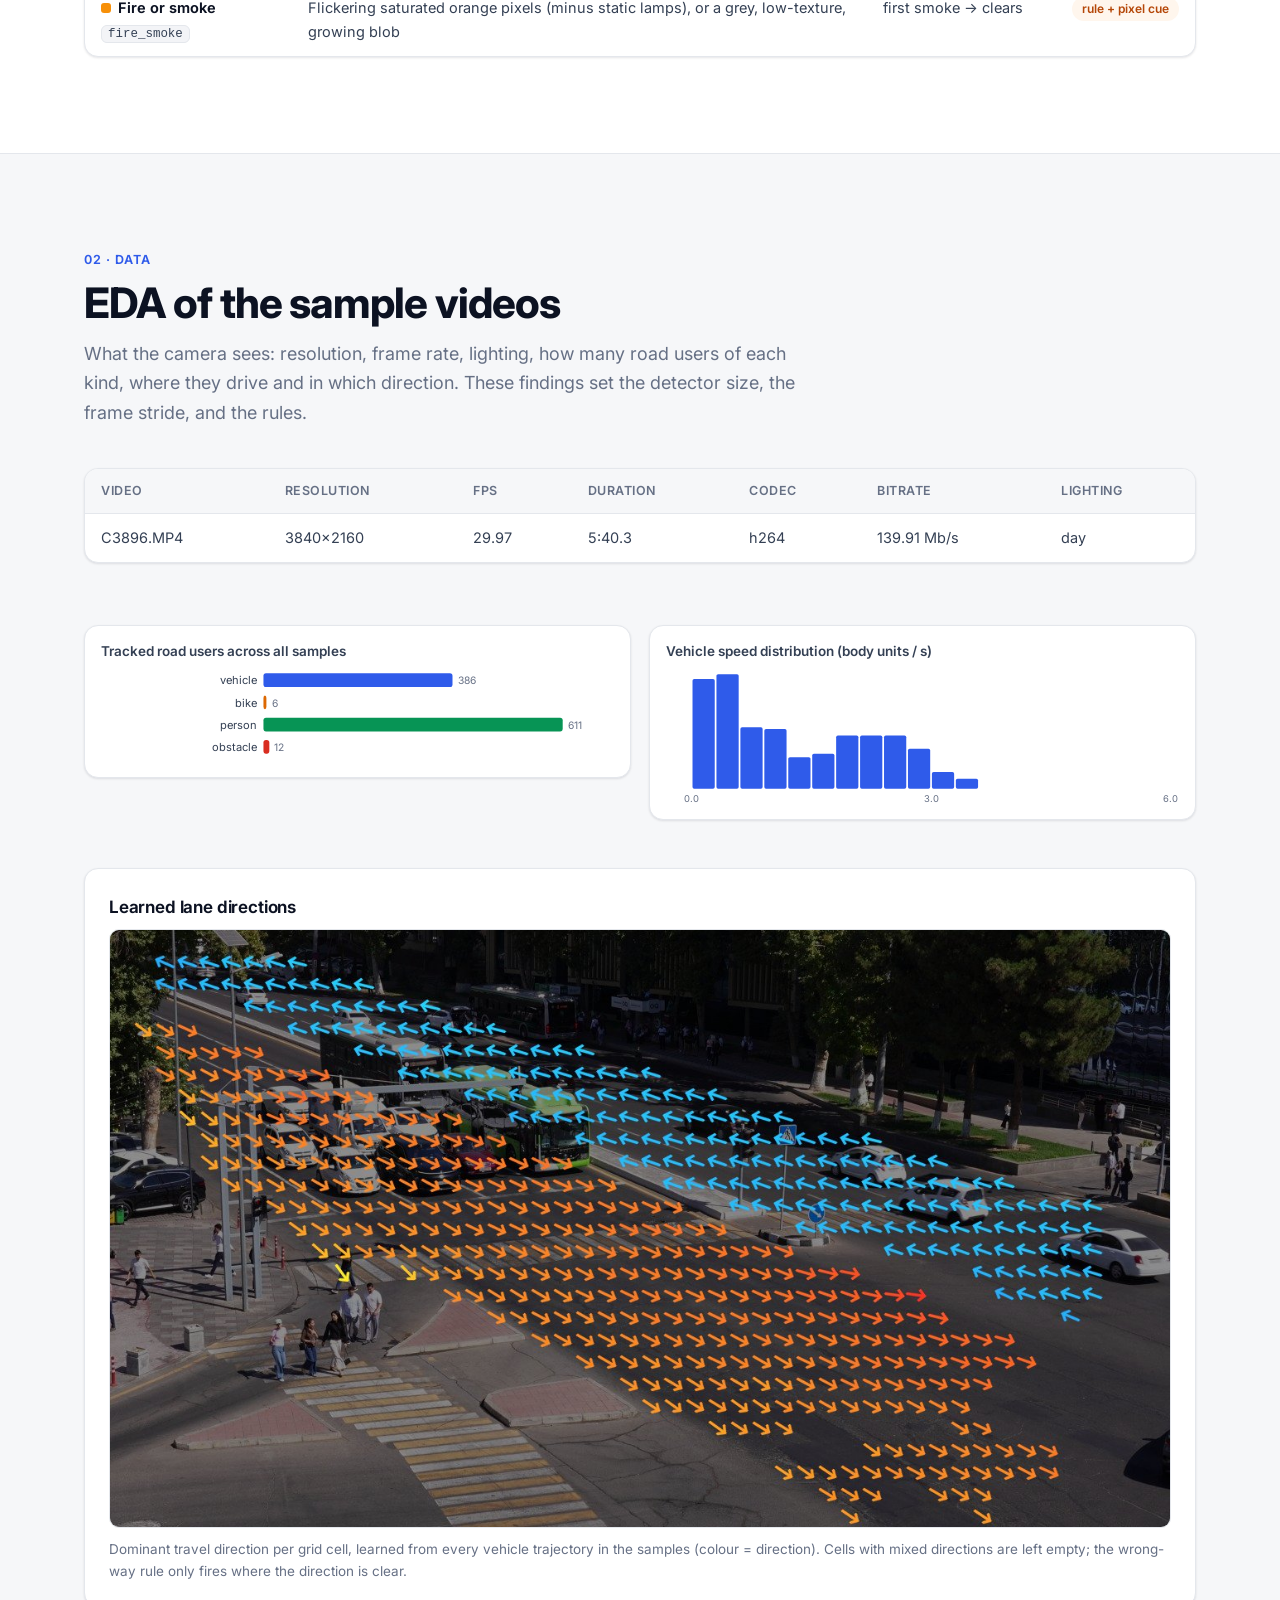
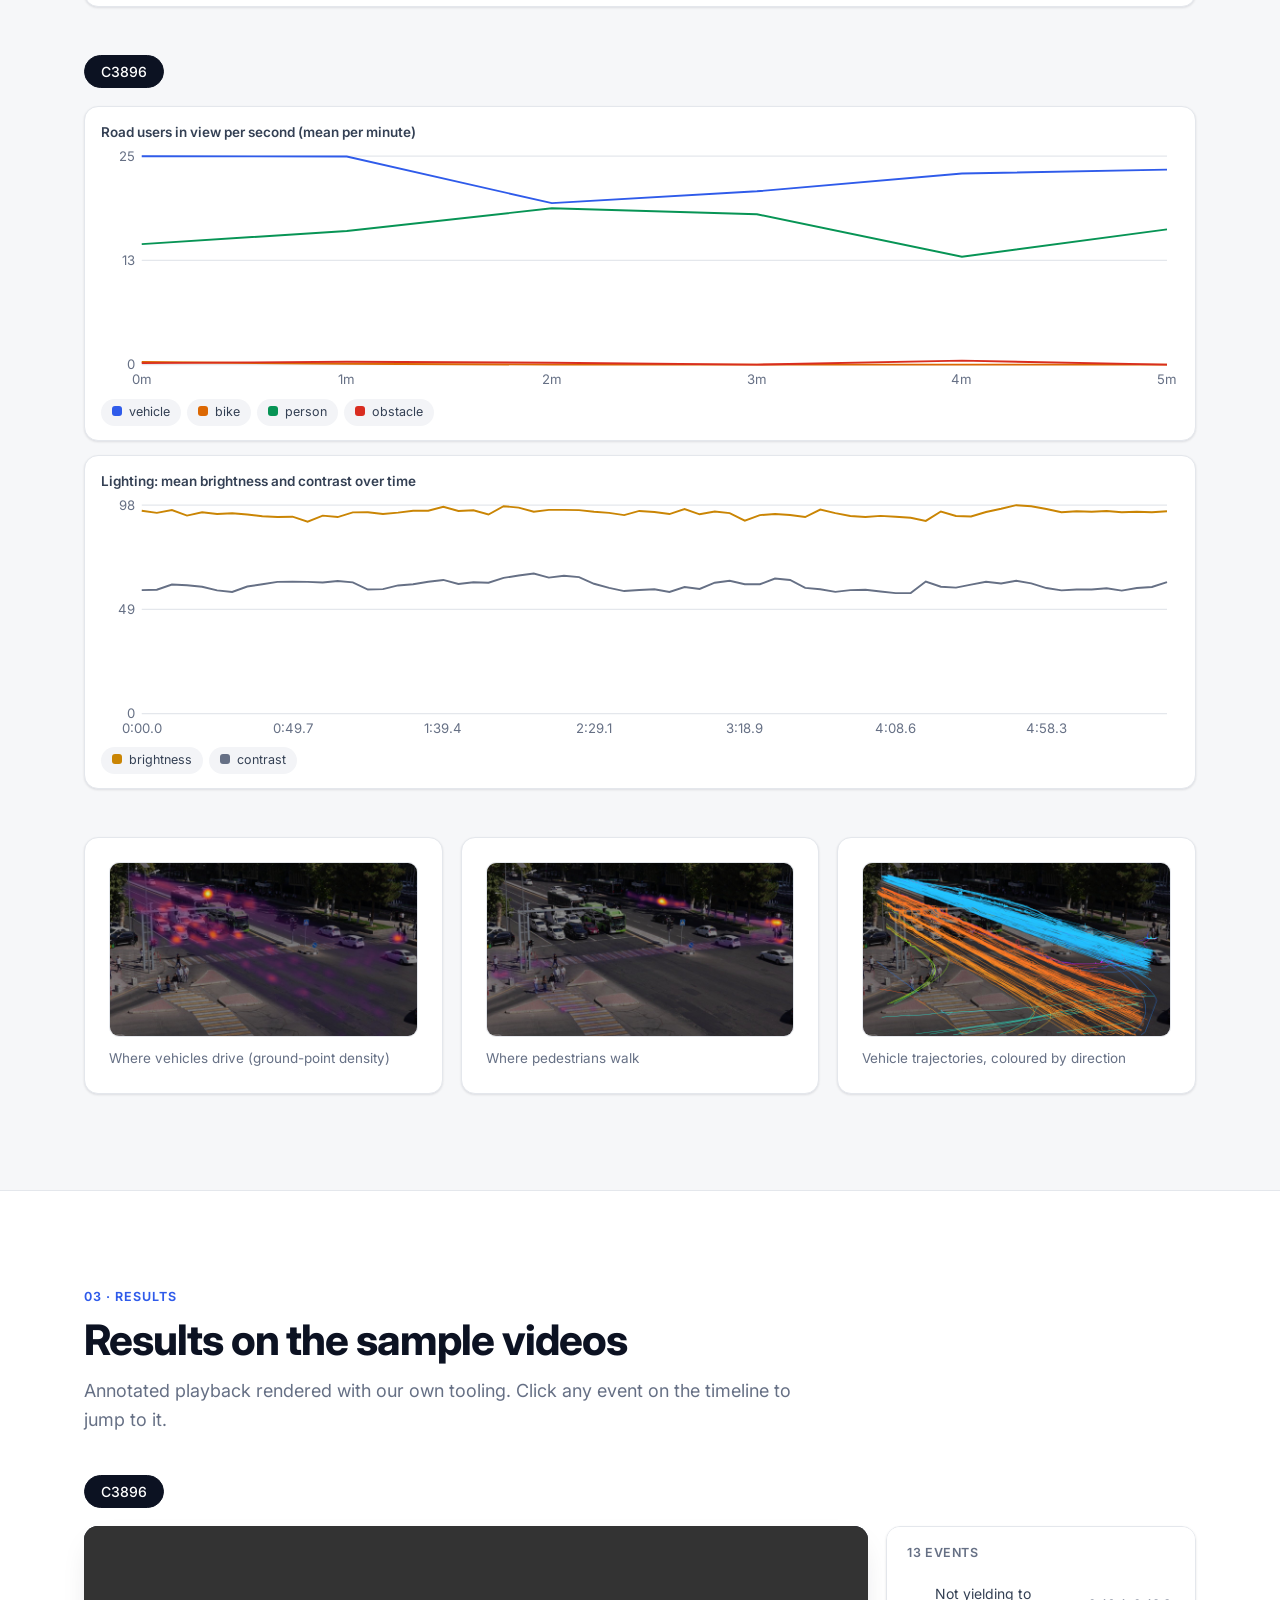
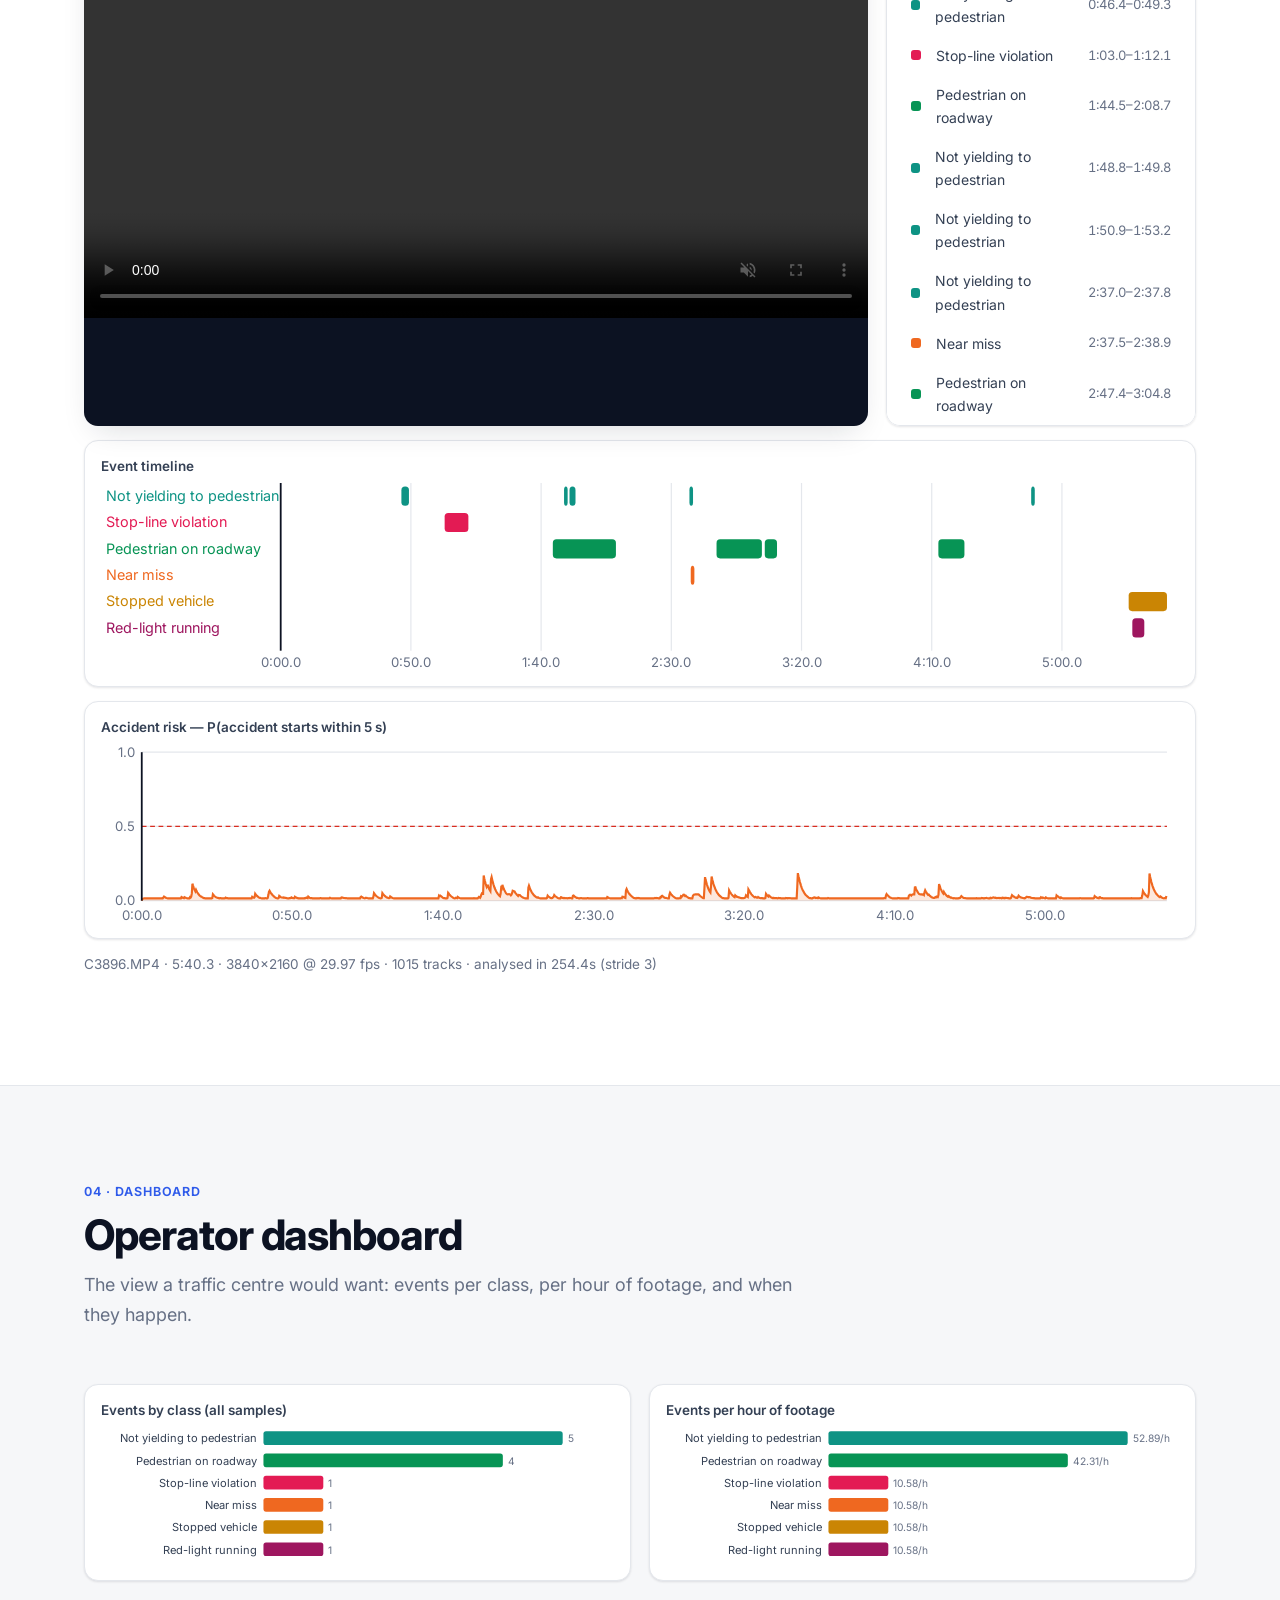
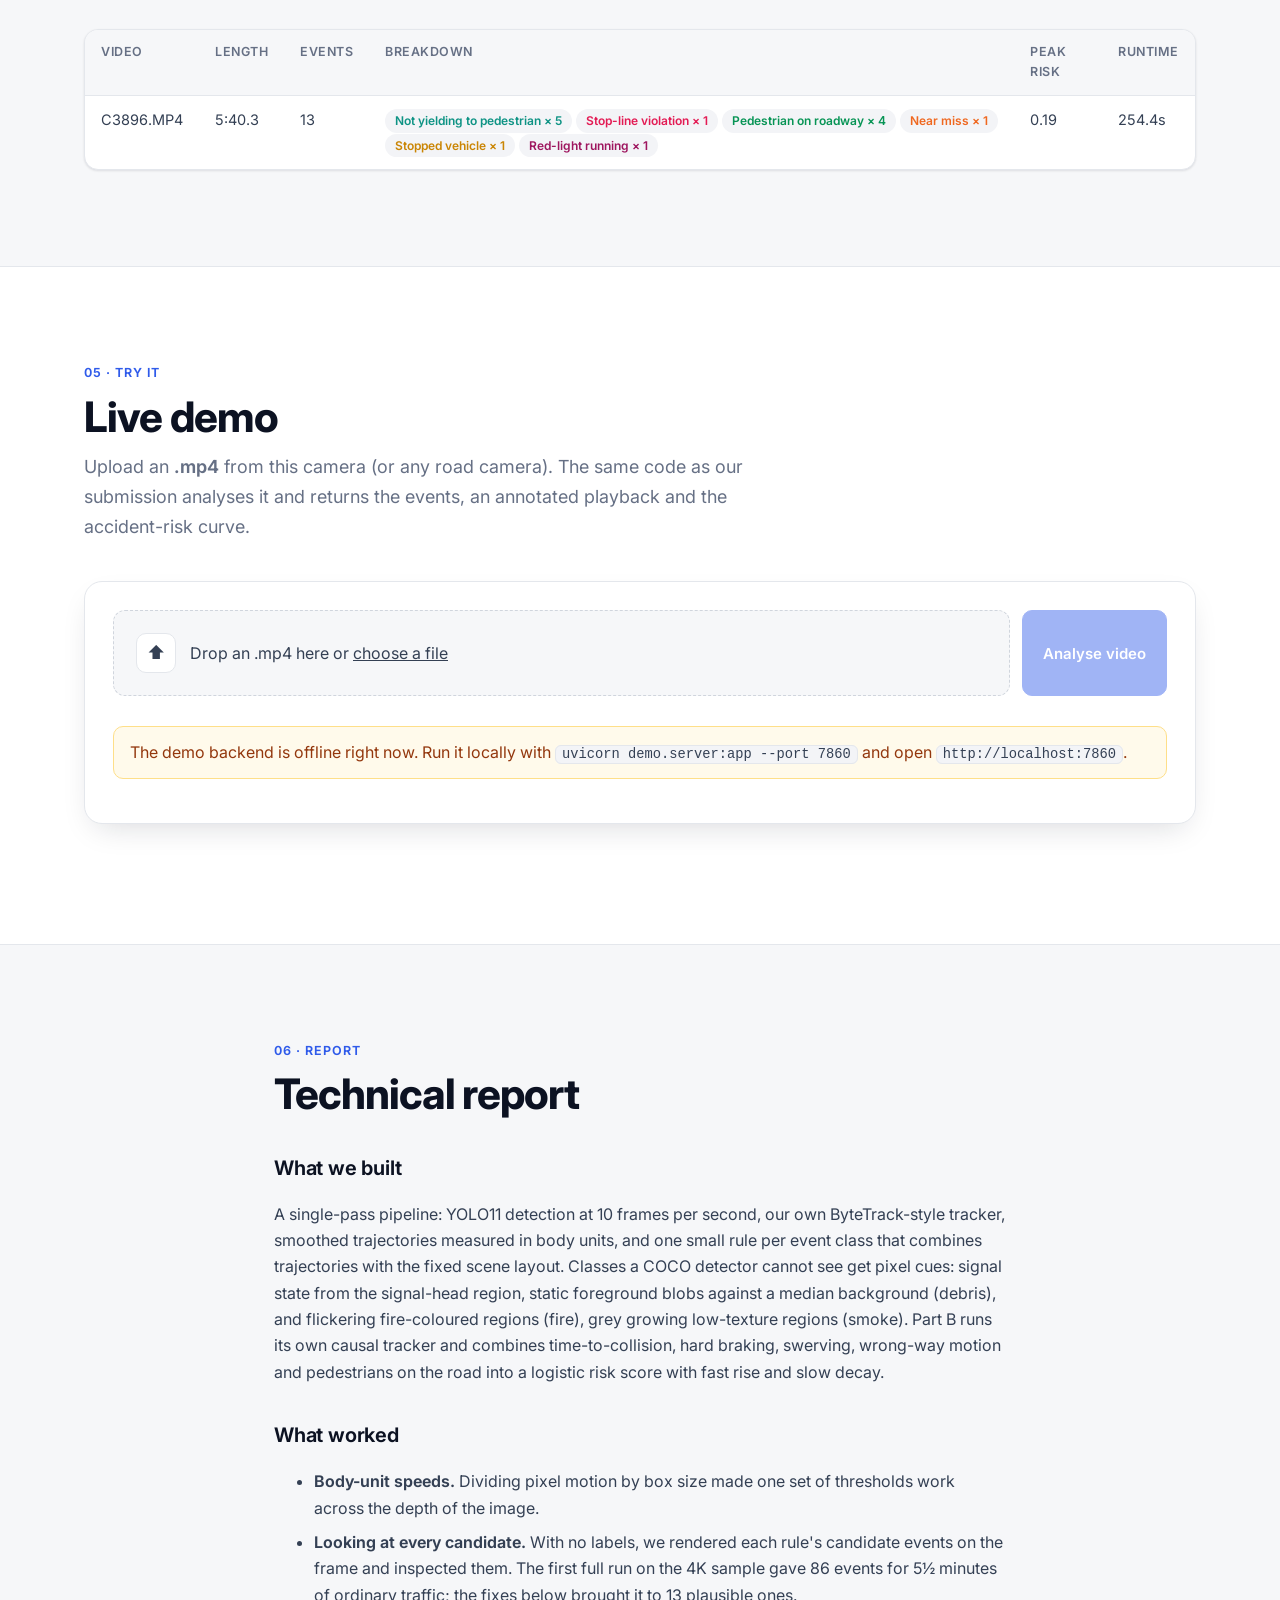
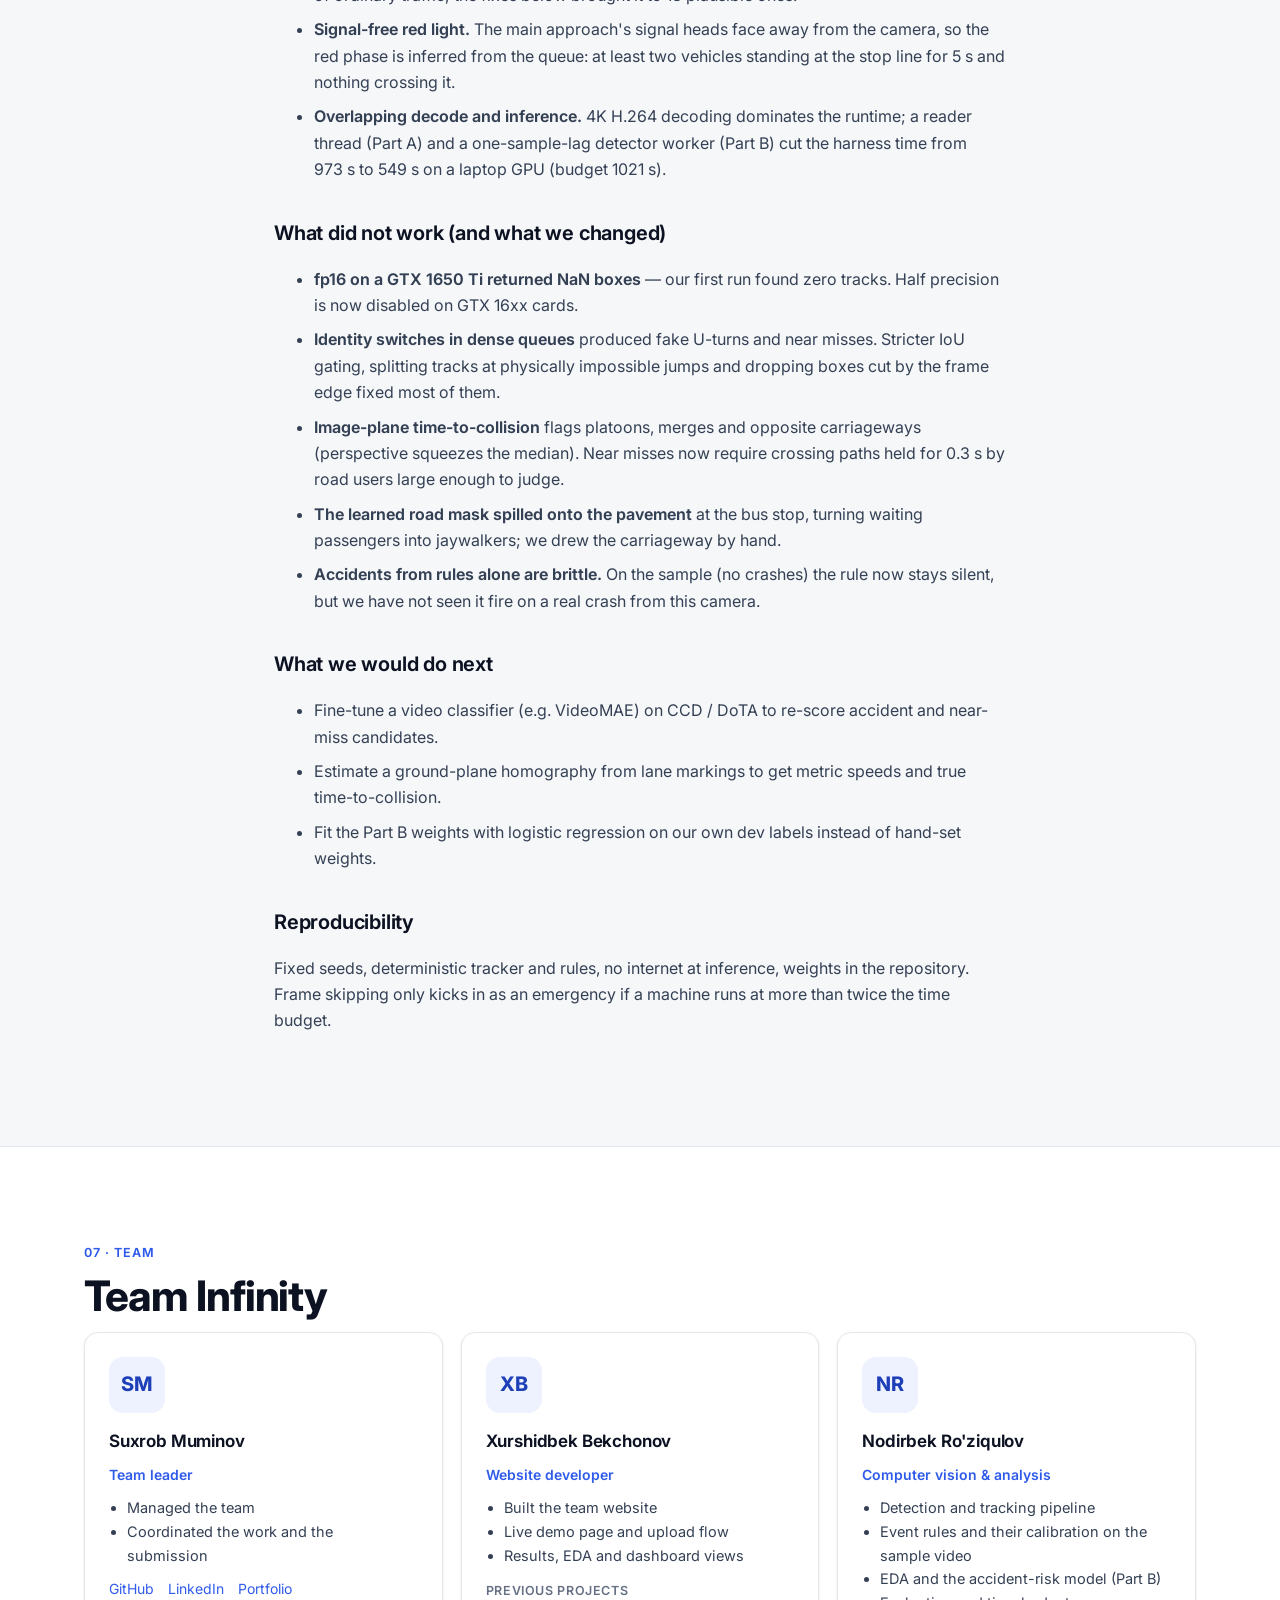
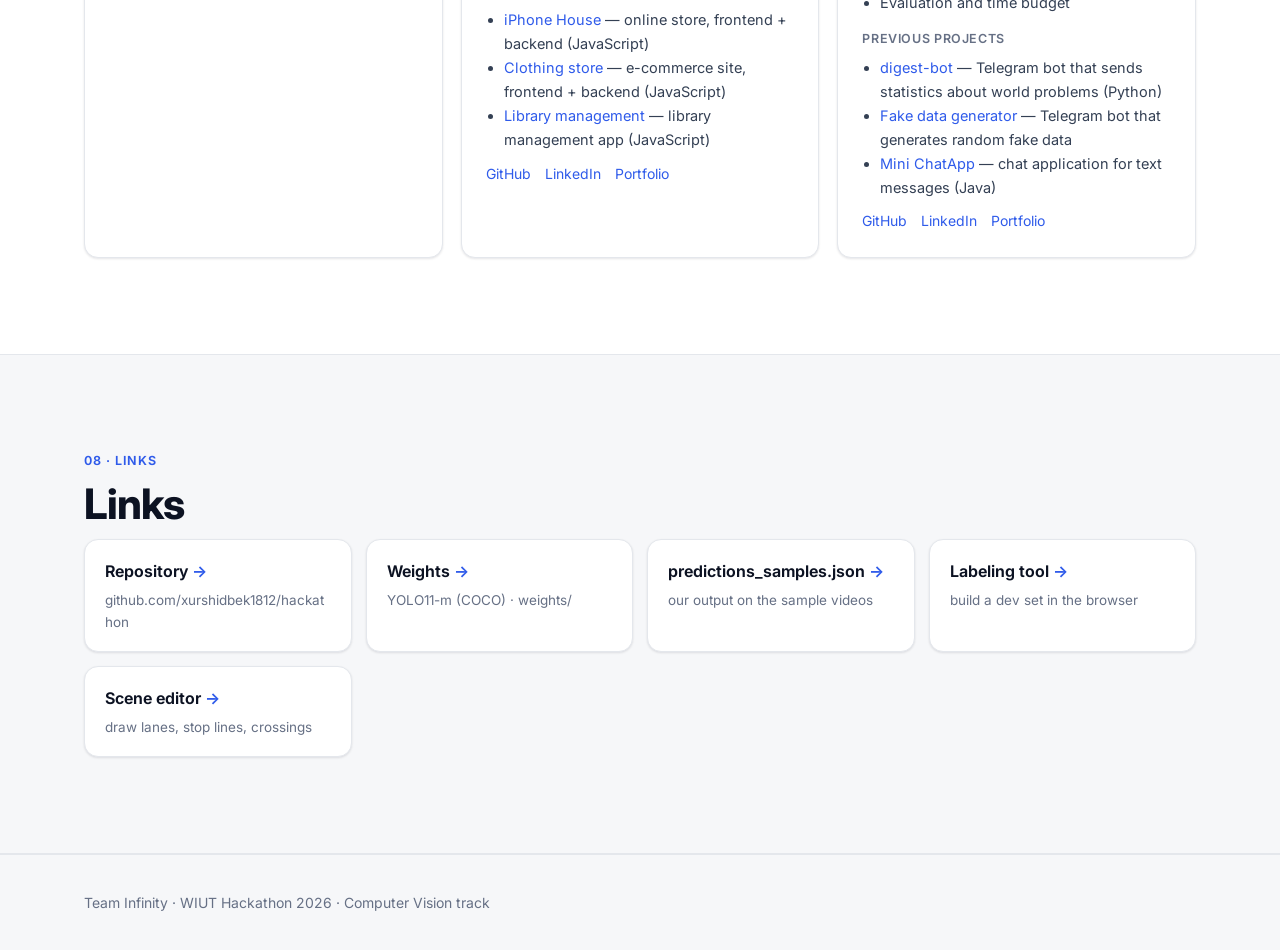
==== commit ea91d911: "Team: add Nodirbek Ro'ziqulov's LinkedIn" ====
--- a/website/index.html
+++ b/website/index.html
@@ -8,7 +8,7 @@
 <link rel="preconnect" href="https://fonts.googleapis.com">
 <link rel="preconnect" href="https://fonts.gstatic.com" crossorigin>
 <link rel="stylesheet" href="https://fonts.googleapis.com/css2?family=Inter:wght@400;500;600;700;800&display=swap">
-<link rel="stylesheet" href="assets/style.css?v=7">
+<link rel="stylesheet" href="assets/style.css?v=8">
 </head>
 <body>
 <header class="topbar">
@@ -239,8 +239,8 @@
 
 <footer><div class="wrap">Team Infinity · WIUT Hackathon 2026 · Computer Vision track</div></footer>
 
-<script src="config.js?v=7"></script>
-<script src="assets/charts.js?v=7"></script>
-<script src="assets/app.js?v=7"></script>
+<script src="config.js?v=8"></script>
+<script src="assets/charts.js?v=8"></script>
+<script src="assets/app.js?v=8"></script>
 </body>
 </html>
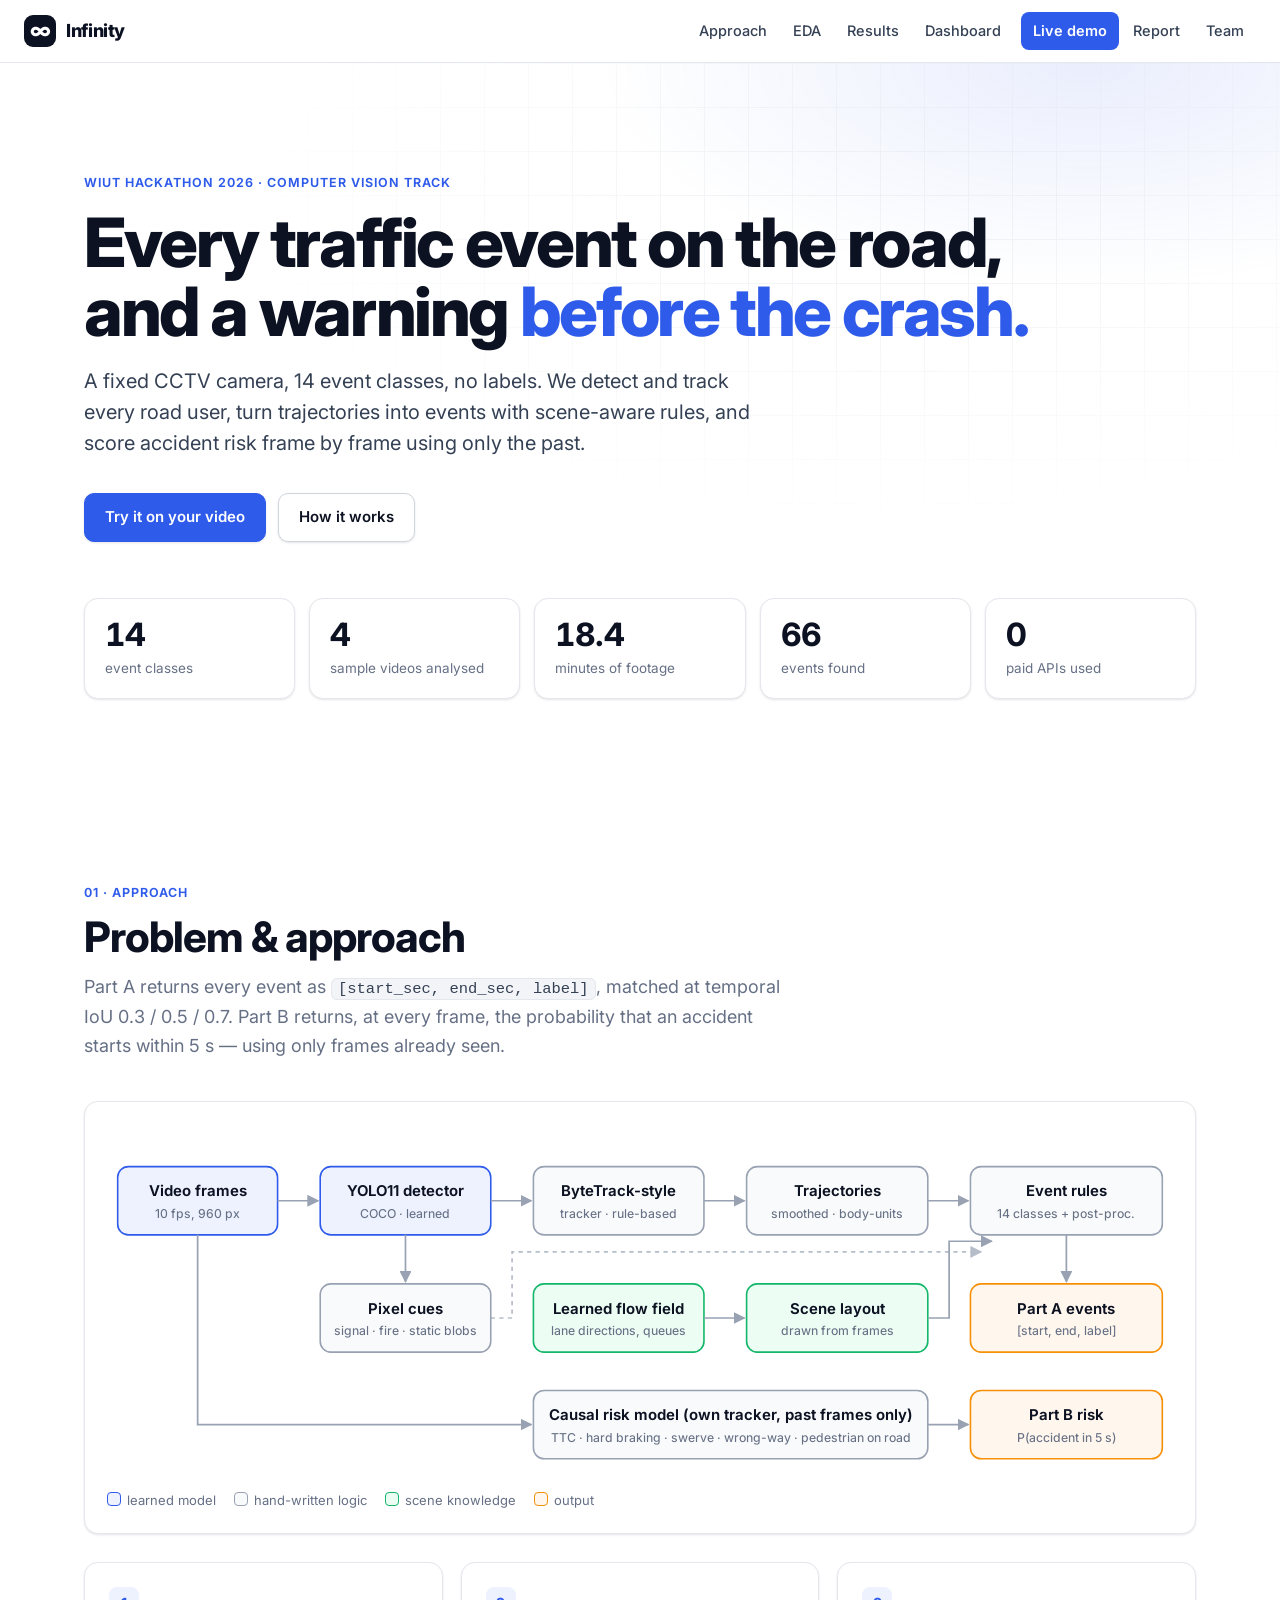
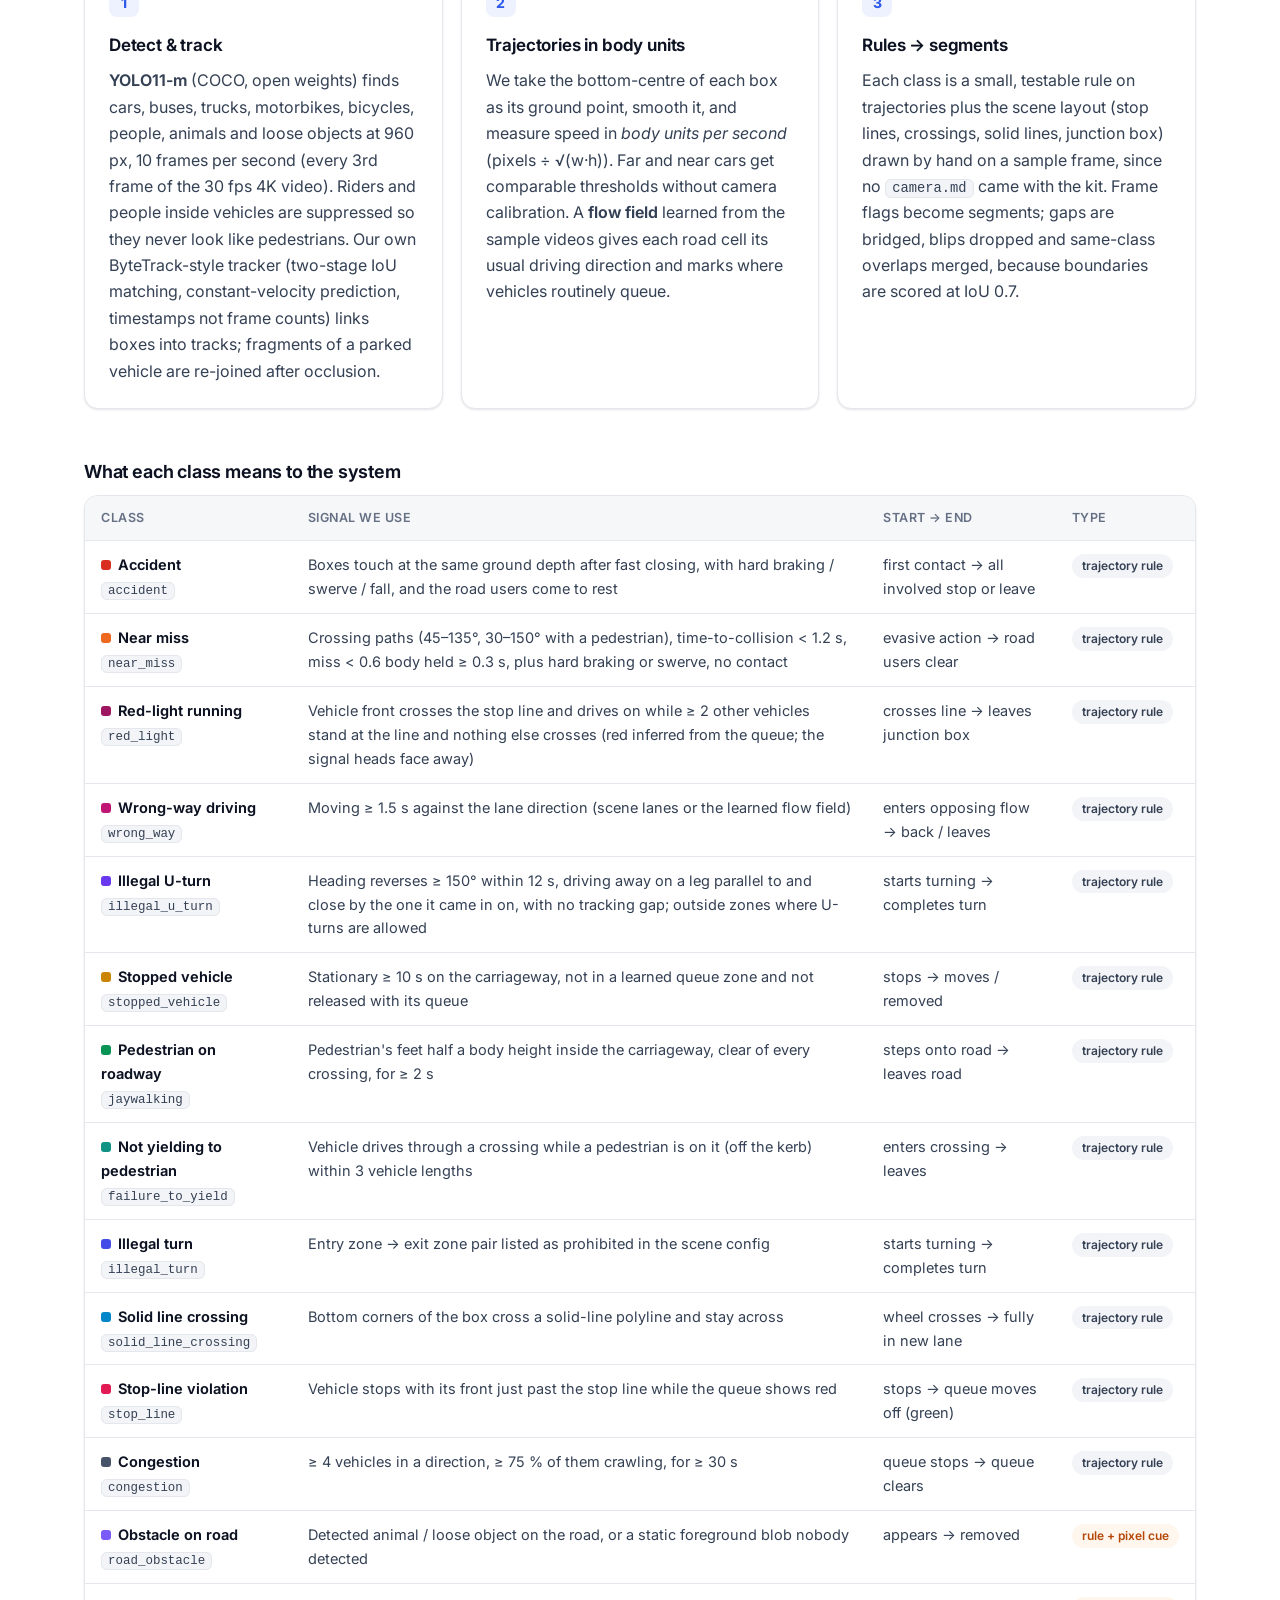
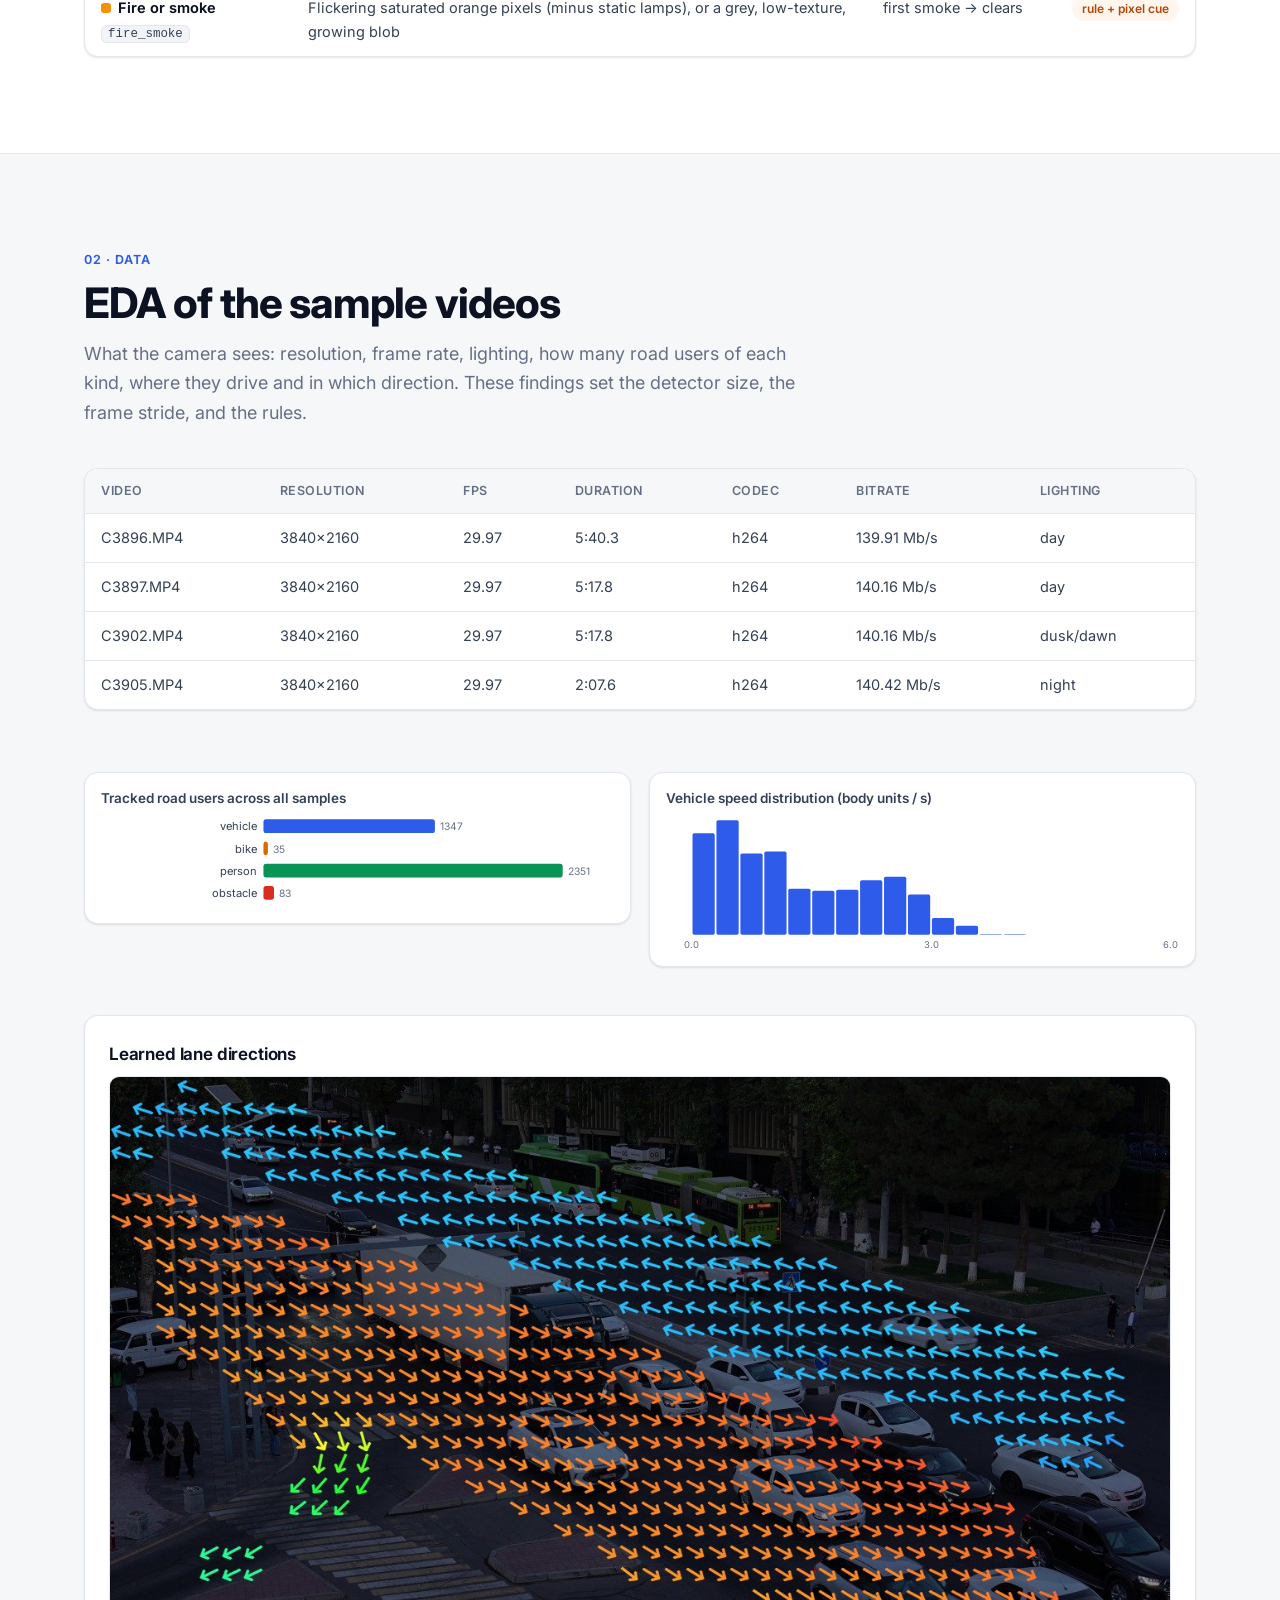
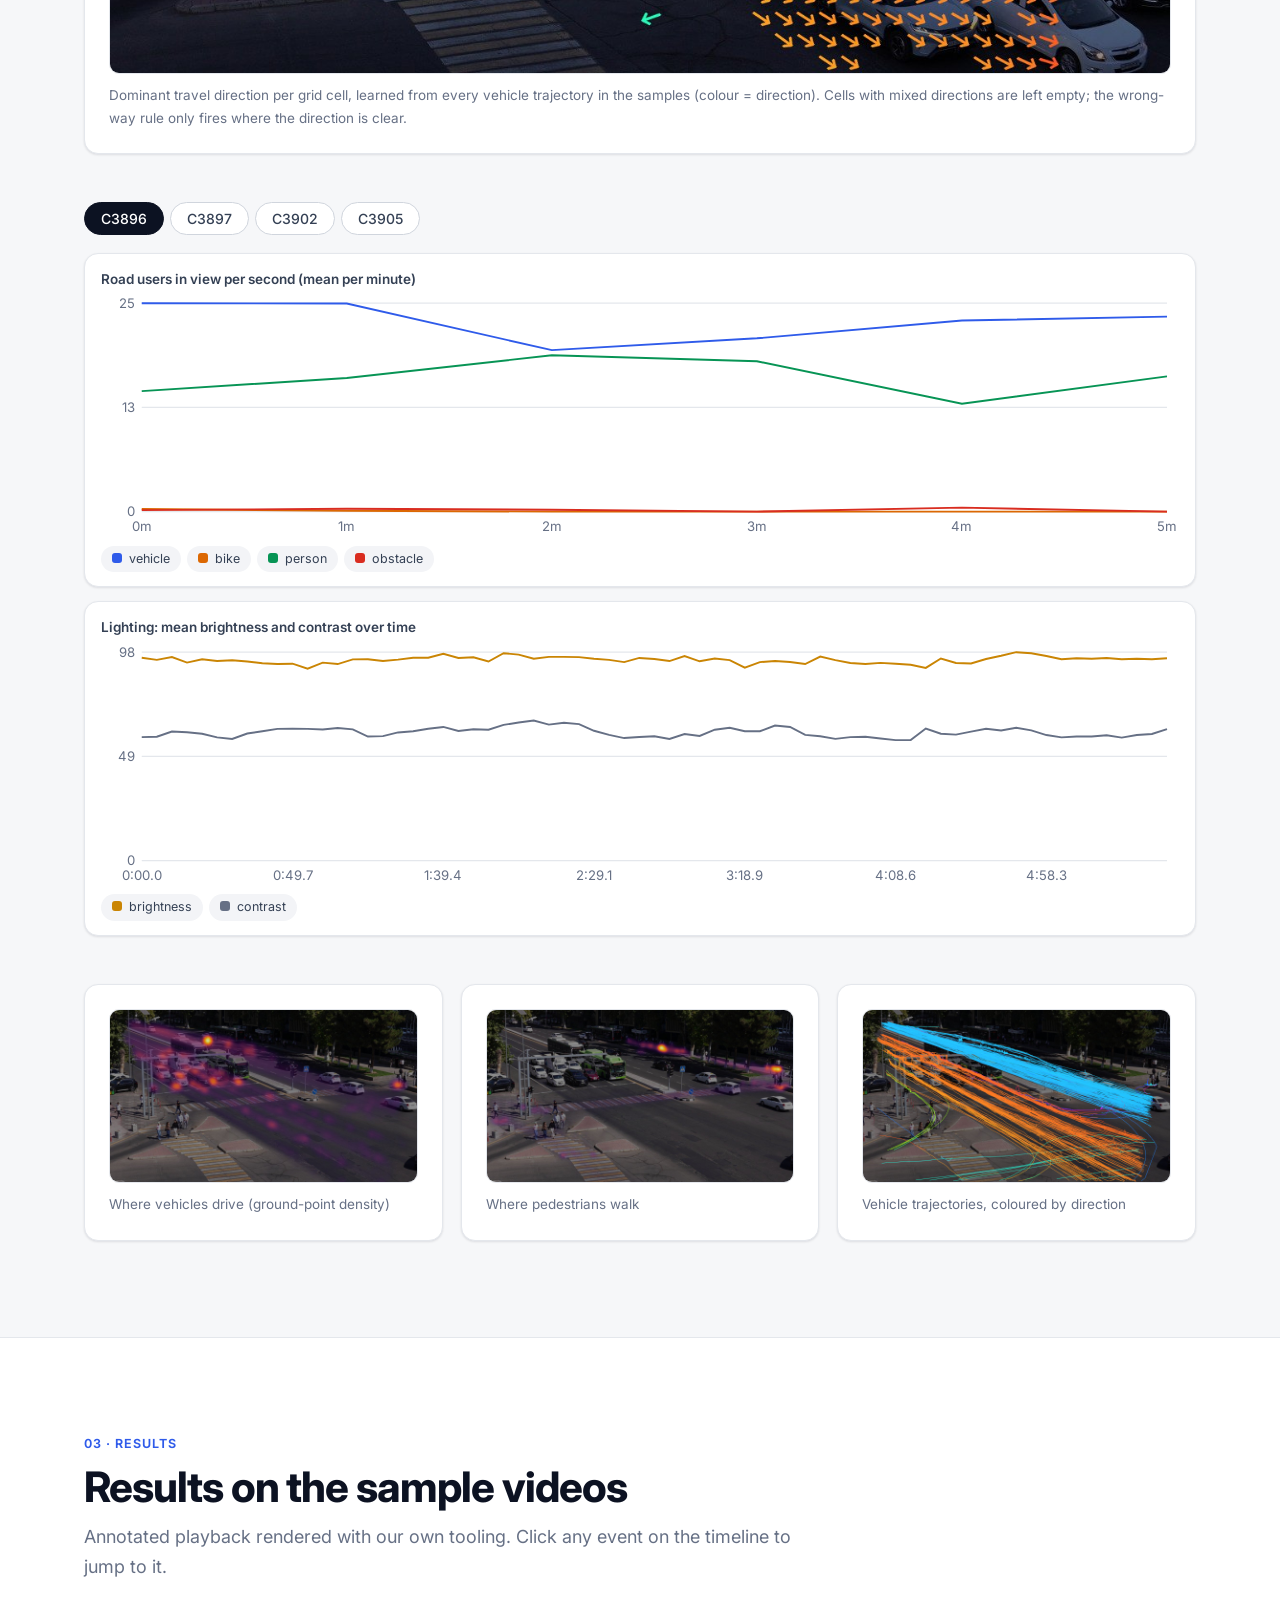
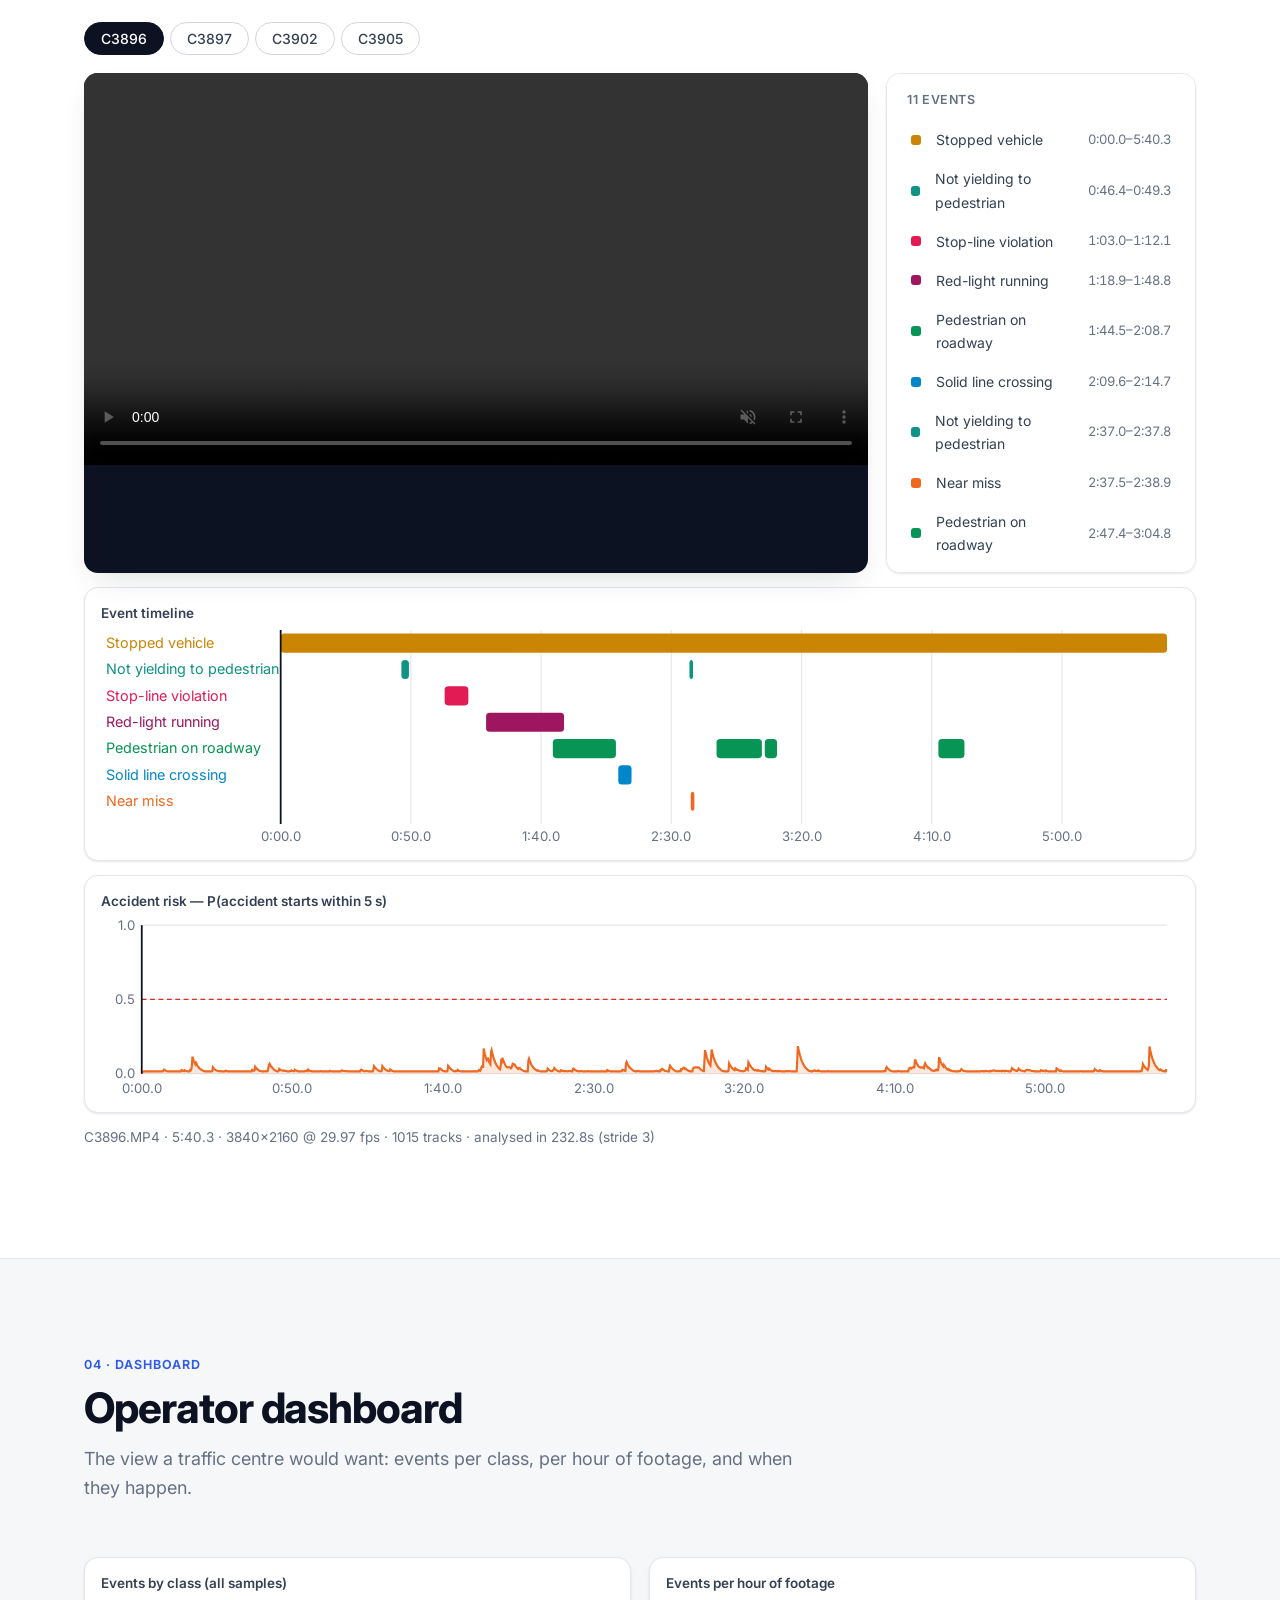
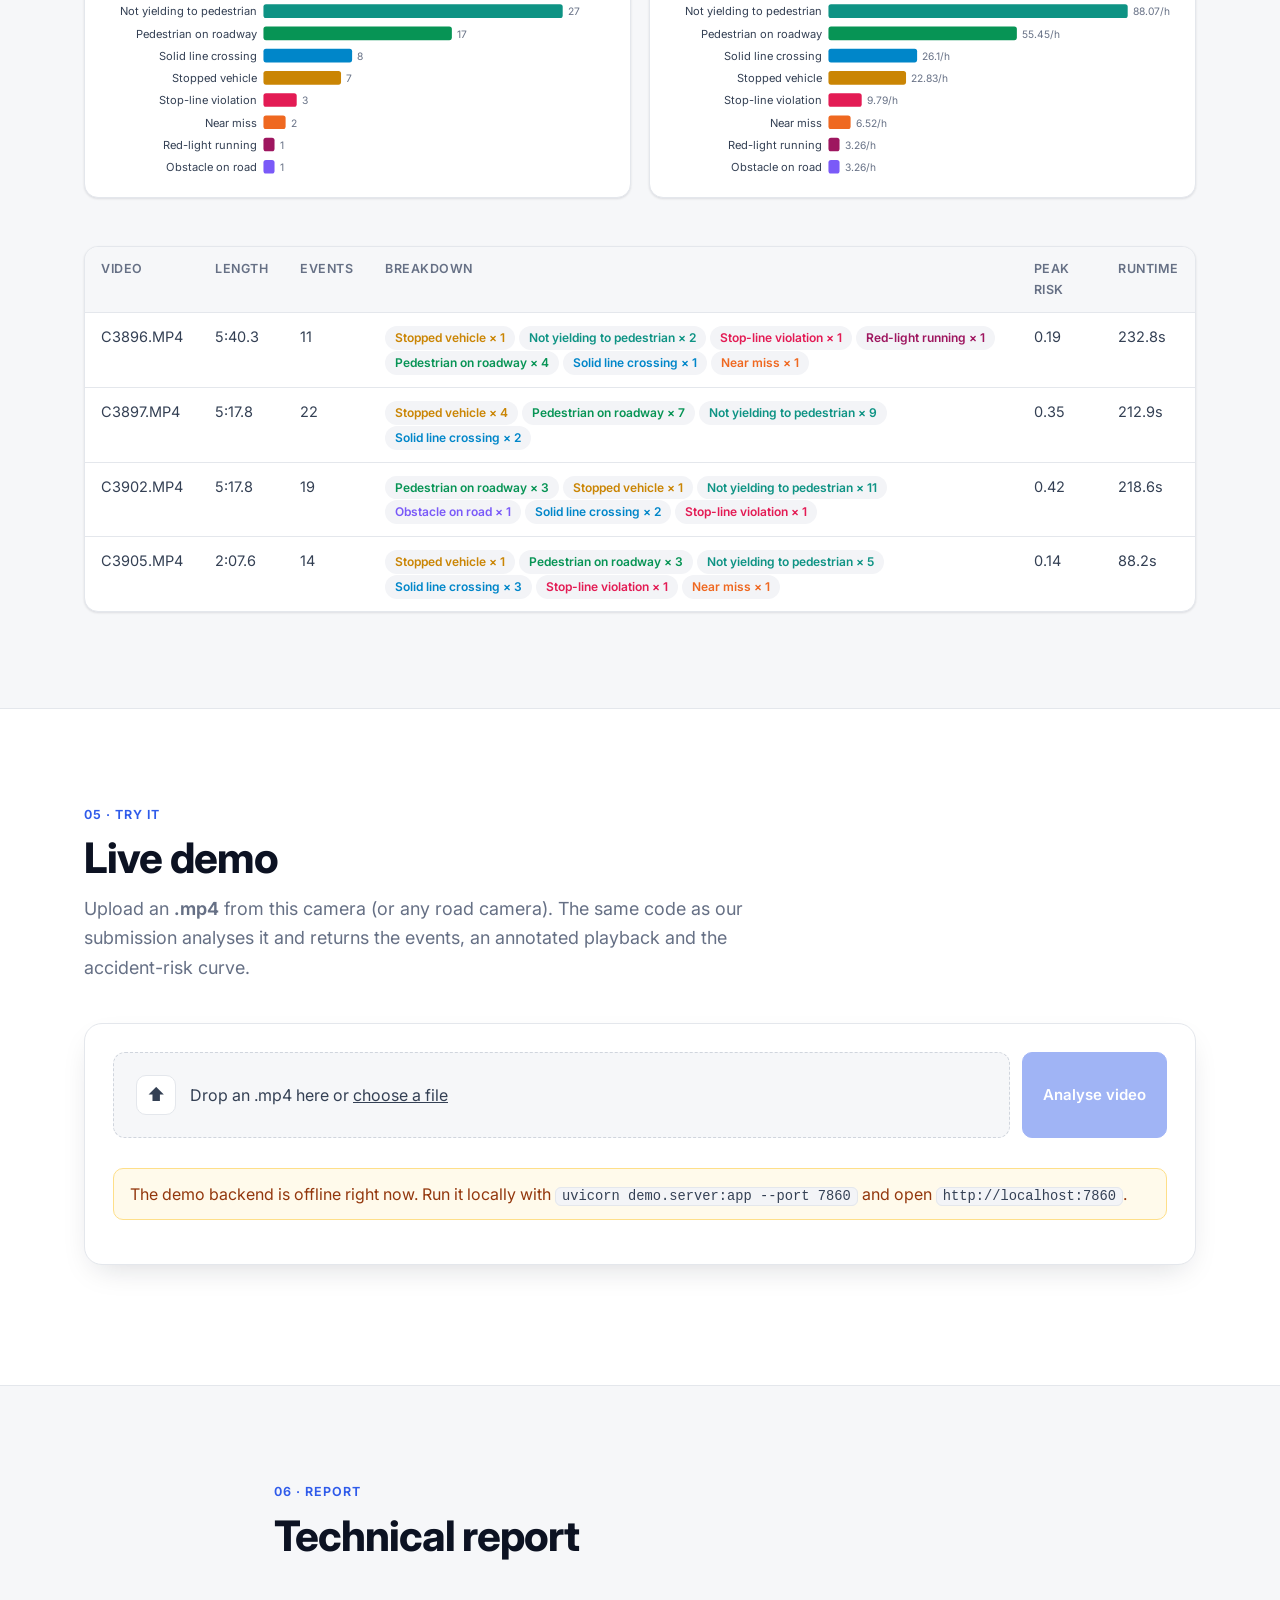
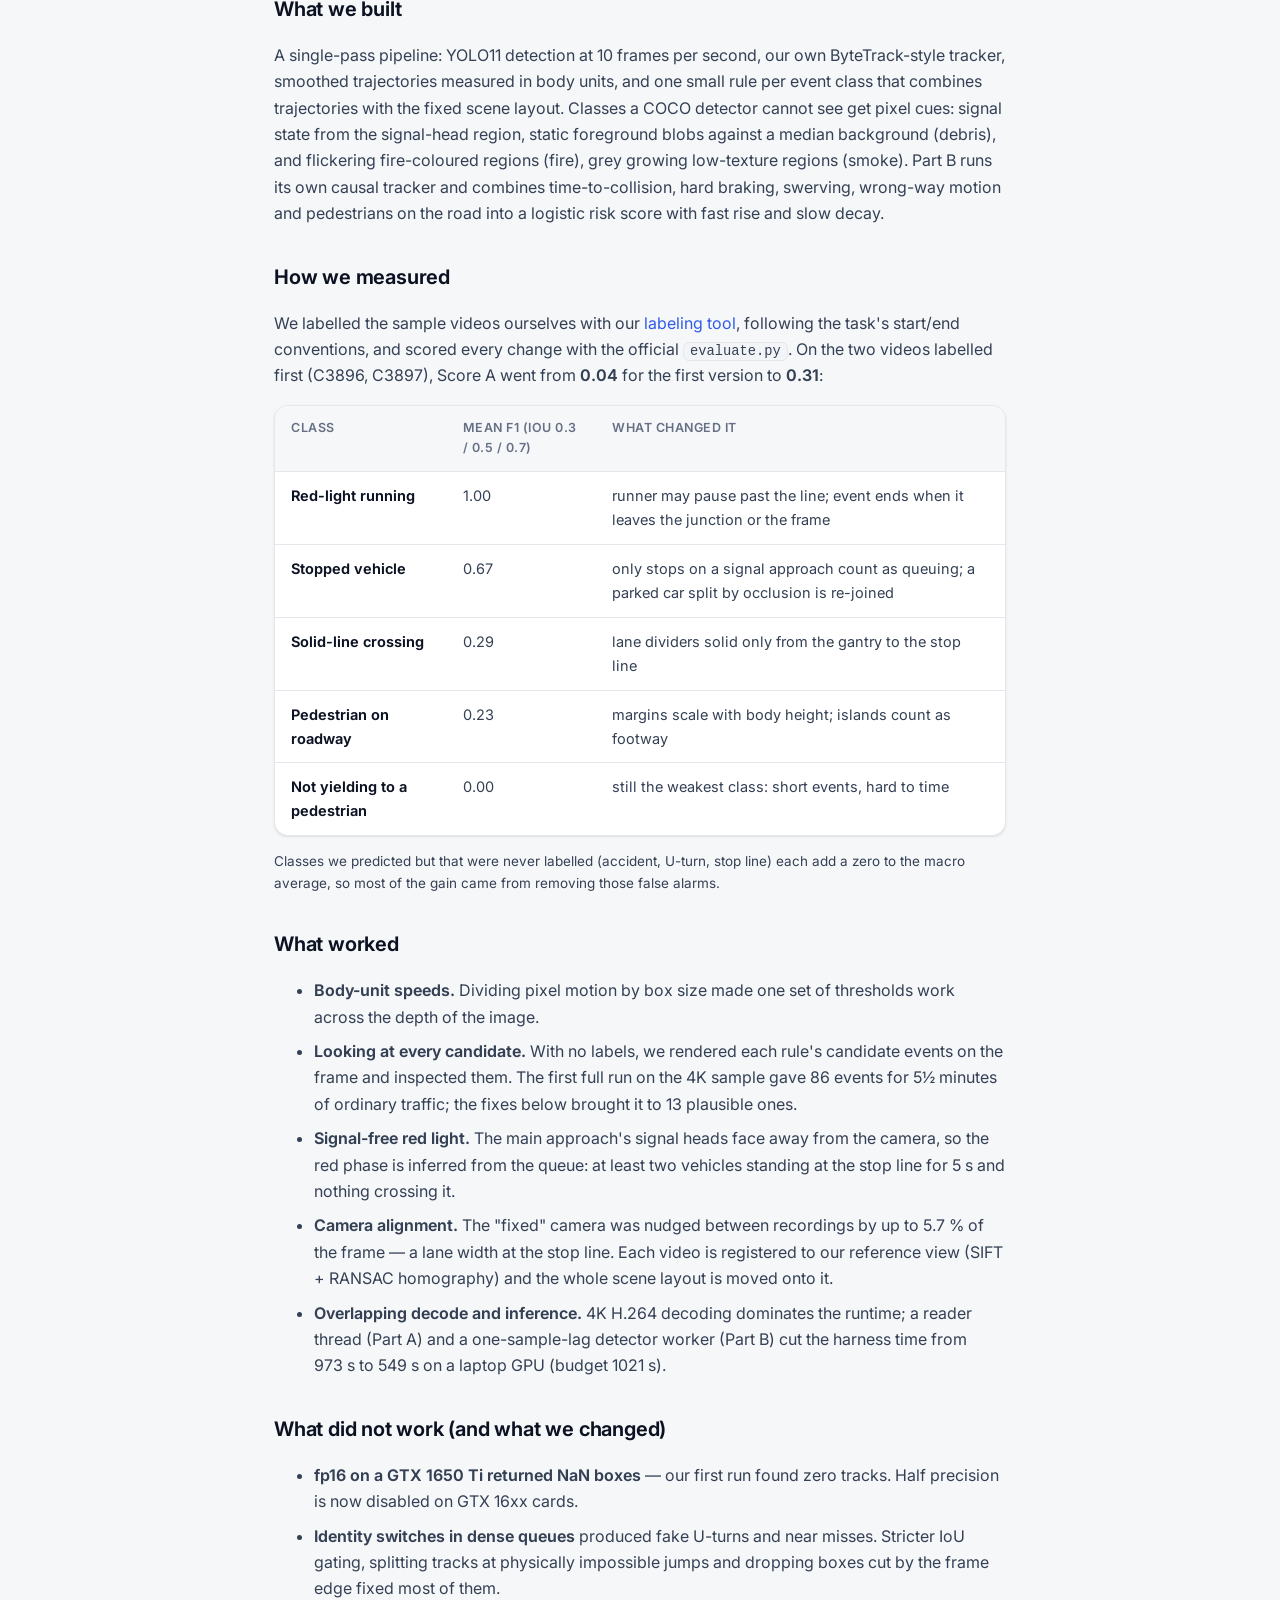
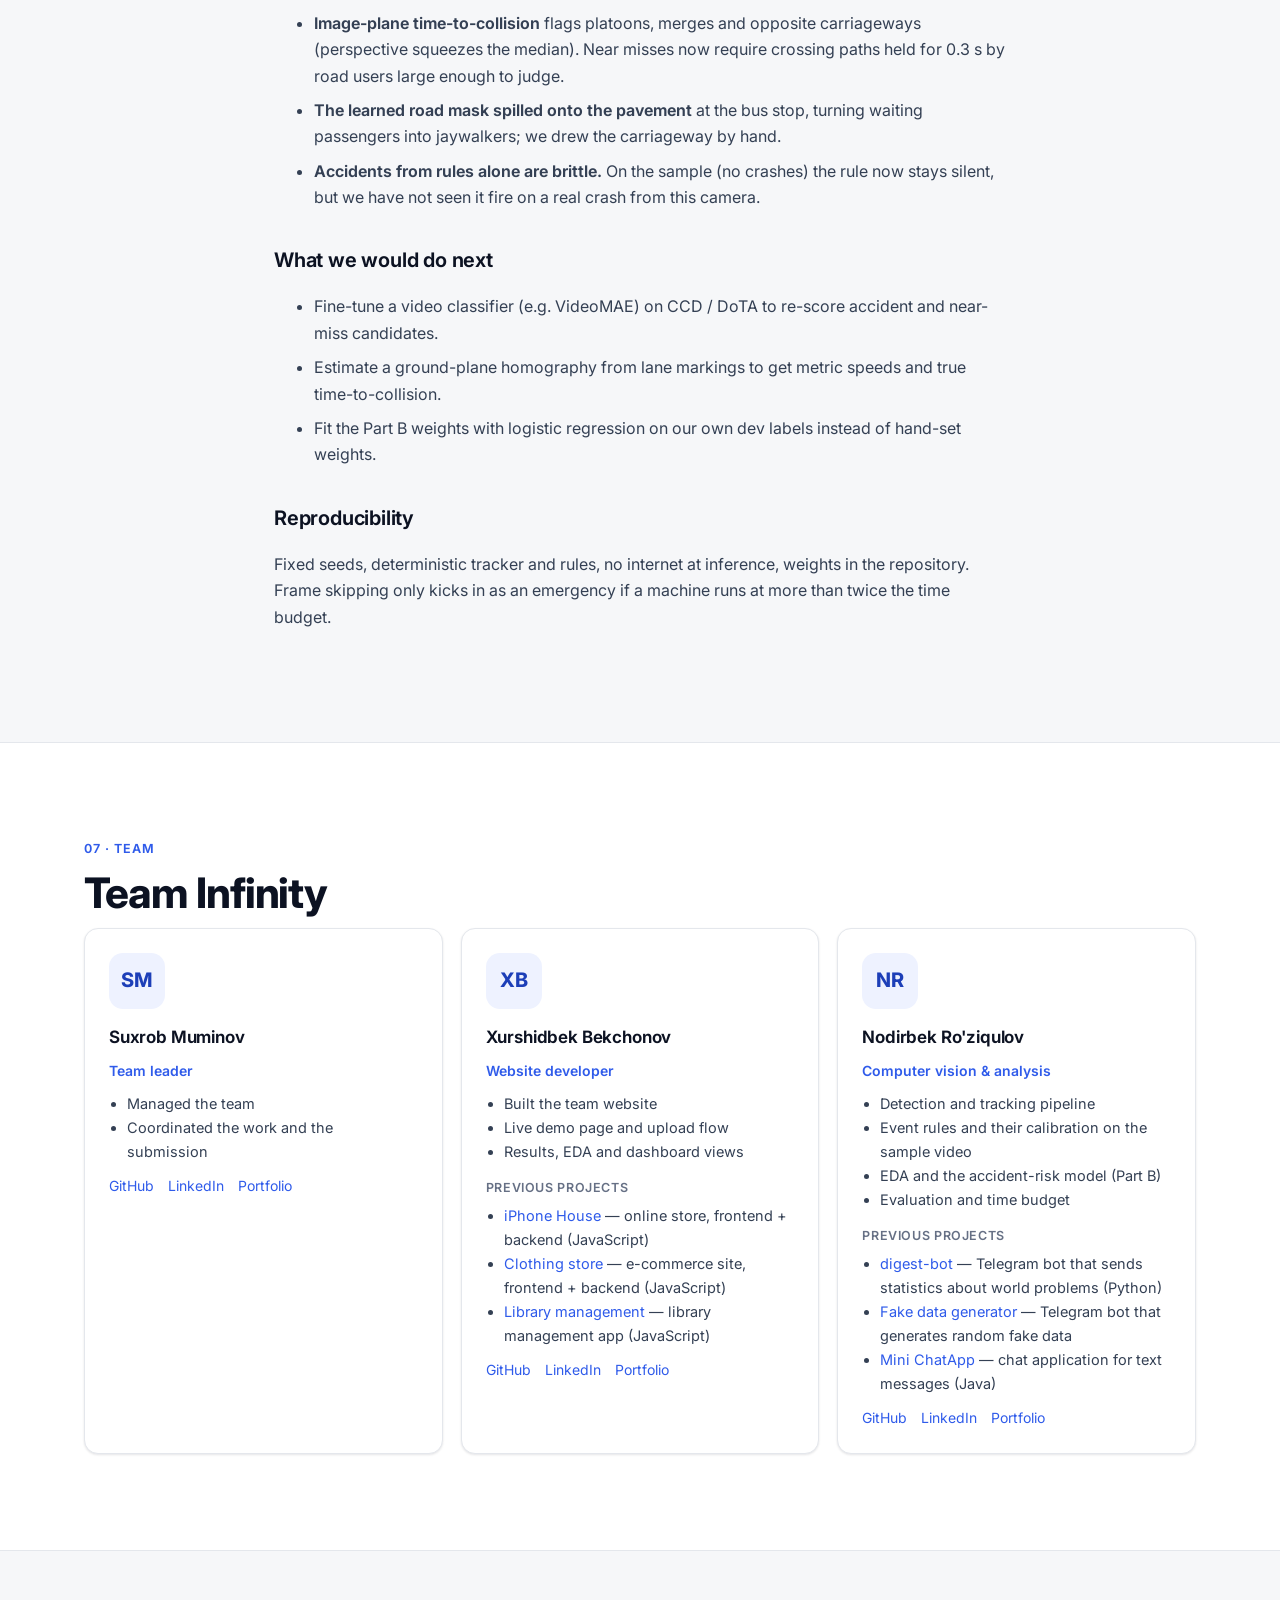
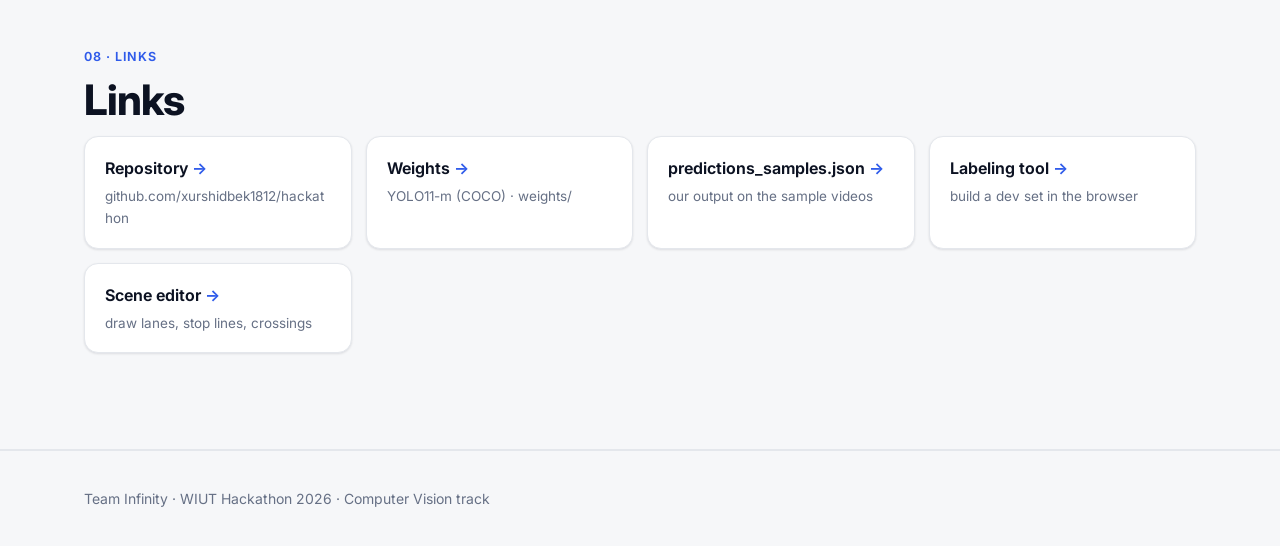
==== commit 10a65556: "Website report: dev-set evaluation and camera alignment" ====
--- a/website/index.html
+++ b/website/index.html
@@ -8,7 +8,7 @@
 <link rel="preconnect" href="https://fonts.googleapis.com">
 <link rel="preconnect" href="https://fonts.gstatic.com" crossorigin>
 <link rel="stylesheet" href="https://fonts.googleapis.com/css2?family=Inter:wght@400;500;600;700;800&display=swap">
-<link rel="stylesheet" href="assets/style.css?v=8">
+<link rel="stylesheet" href="assets/style.css?v=10">
 </head>
 <body>
 <header class="topbar">
@@ -184,11 +184,26 @@
           (fire), grey growing low-texture regions (smoke). Part B runs its own causal tracker and combines
           time-to-collision, hard braking, swerving, wrong-way motion and pedestrians on the road into a logistic risk
           score with fast rise and slow decay.</p>
+        <h3>How we measured</h3>
+        <p>We labelled the sample videos ourselves with our <a href="tools/labeler.html">labeling tool</a>, following the task's
+          start/end conventions, and scored every change with the official <code>evaluate.py</code>. On the two videos labelled
+          first (C3896, C3897), Score&nbsp;A went from <b>0.04</b> for the first version to <b>0.31</b>:</p>
+        <div class="table-wrap"><table>
+          <thead><tr><th>Class</th><th>Mean F1 (IoU 0.3 / 0.5 / 0.7)</th><th>What changed it</th></tr></thead>
+          <tbody>
+            <tr><td><b>Red-light running</b></td><td>1.00</td><td>runner may pause past the line; event ends when it leaves the junction or the frame</td></tr>
+            <tr><td><b>Stopped vehicle</b></td><td>0.67</td><td>only stops on a signal approach count as queuing; a parked car split by occlusion is re-joined</td></tr>
+            <tr><td><b>Solid-line crossing</b></td><td>0.29</td><td>lane dividers solid only from the gantry to the stop line</td></tr>
+            <tr><td><b>Pedestrian on roadway</b></td><td>0.23</td><td>margins scale with body height; islands count as footway</td></tr>
+            <tr><td><b>Not yielding to a pedestrian</b></td><td>0.00</td><td>still the weakest class: short events, hard to time</td></tr>
+          </tbody></table></div>
+        <p class="small">Classes we predicted but that were never labelled (accident, U-turn, stop line) each add a zero to the macro average, so most of the gain came from removing those false alarms.</p>
         <h3>What worked</h3>
         <ul>
           <li><b>Body-unit speeds.</b> Dividing pixel motion by box size made one set of thresholds work across the depth of the image.</li>
           <li><b>Looking at every candidate.</b> With no labels, we rendered each rule's candidate events on the frame and inspected them. The first full run on the 4K sample gave 86 events for 5&frac12; minutes of ordinary traffic; the fixes below brought it to 13 plausible ones.</li>
           <li><b>Signal-free red light.</b> The main approach's signal heads face away from the camera, so the red phase is inferred from the queue: at least two vehicles standing at the stop line for 5&nbsp;s and nothing crossing it.</li>
+          <li><b>Camera alignment.</b> The "fixed" camera was nudged between recordings by up to 5.7&nbsp;% of the frame &mdash; a lane width at the stop line. Each video is registered to our reference view (SIFT + RANSAC homography) and the whole scene layout is moved onto it.</li>
           <li><b>Overlapping decode and inference.</b> 4K H.264 decoding dominates the runtime; a reader thread (Part A) and a one-sample-lag detector worker (Part B) cut the harness time from 973&nbsp;s to 549&nbsp;s on a laptop GPU (budget 1021&nbsp;s).</li>
         </ul>
         <h3>What did not work (and what we changed)</h3>
@@ -239,8 +254,8 @@
 
 <footer><div class="wrap">Team Infinity · WIUT Hackathon 2026 · Computer Vision track</div></footer>
 
-<script src="config.js?v=8"></script>
-<script src="assets/charts.js?v=8"></script>
-<script src="assets/app.js?v=8"></script>
+<script src="config.js?v=10"></script>
+<script src="assets/charts.js?v=10"></script>
+<script src="assets/app.js?v=10"></script>
 </body>
 </html>
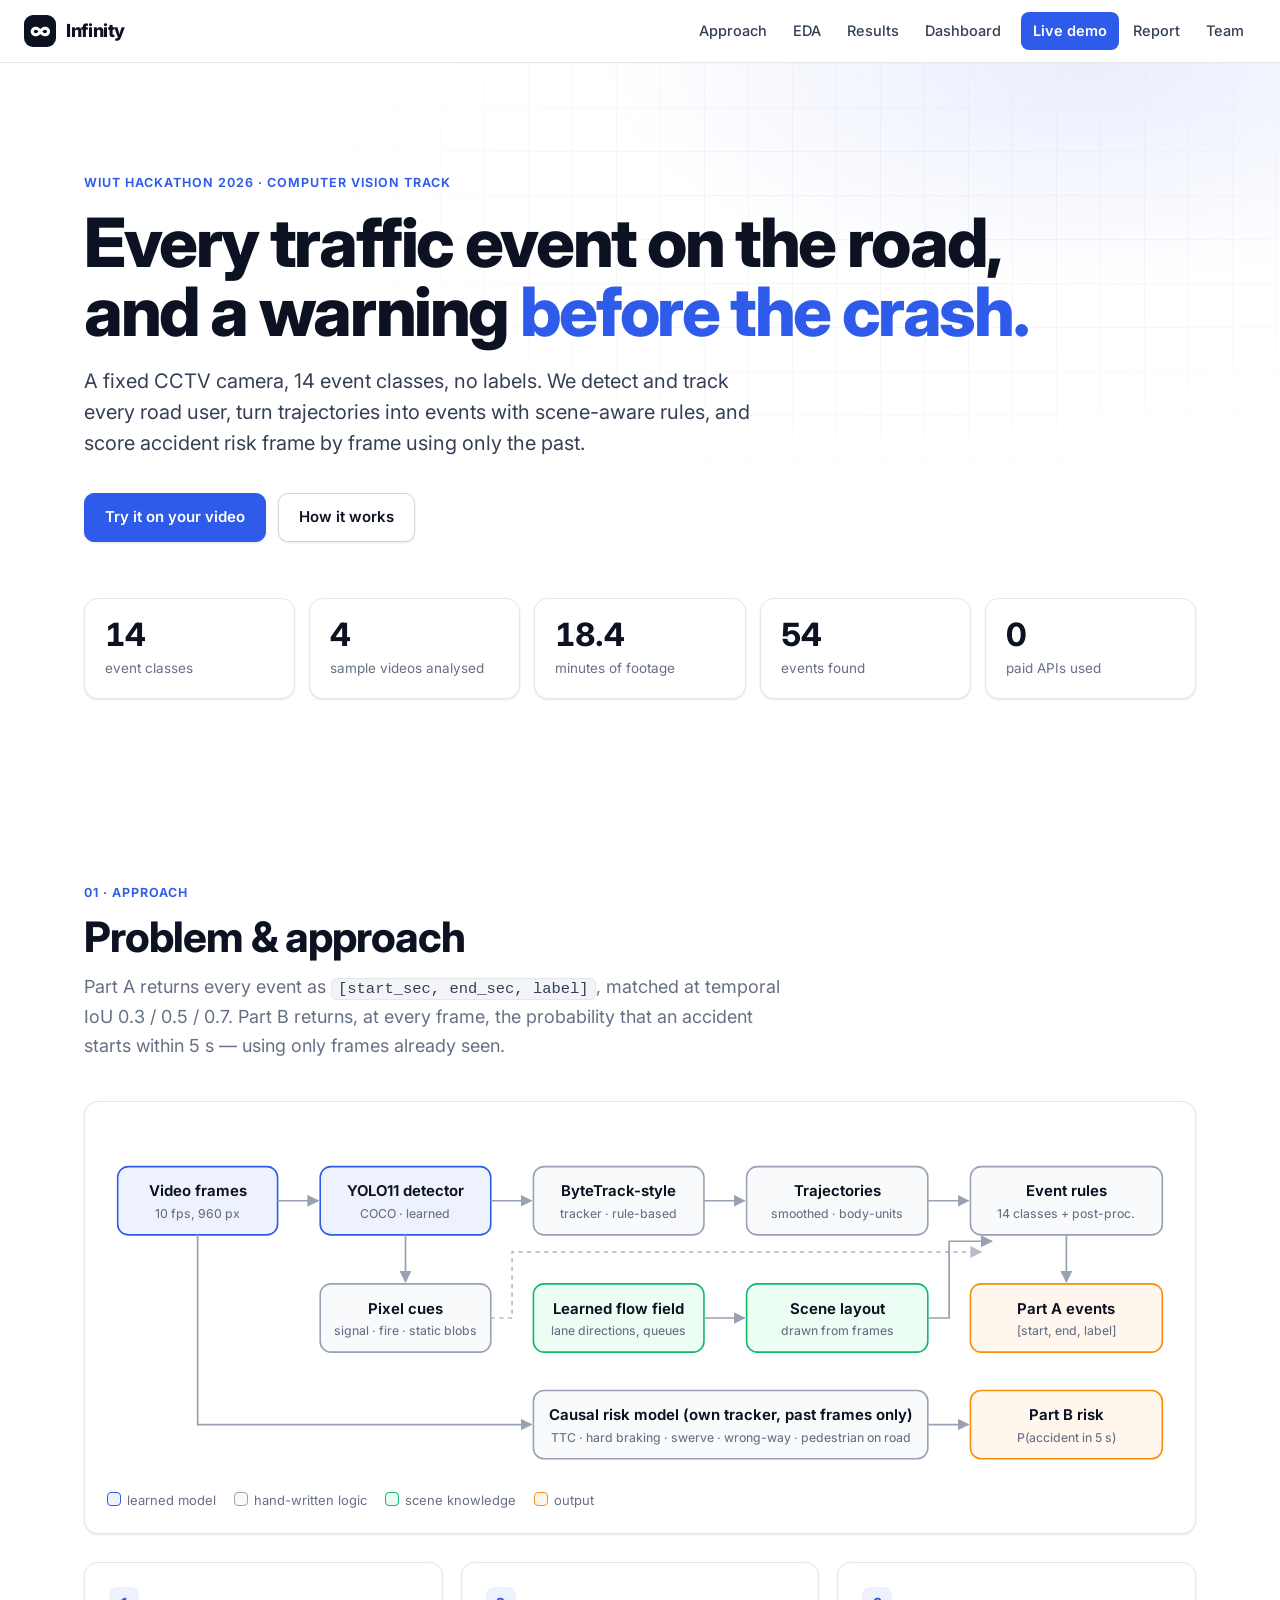
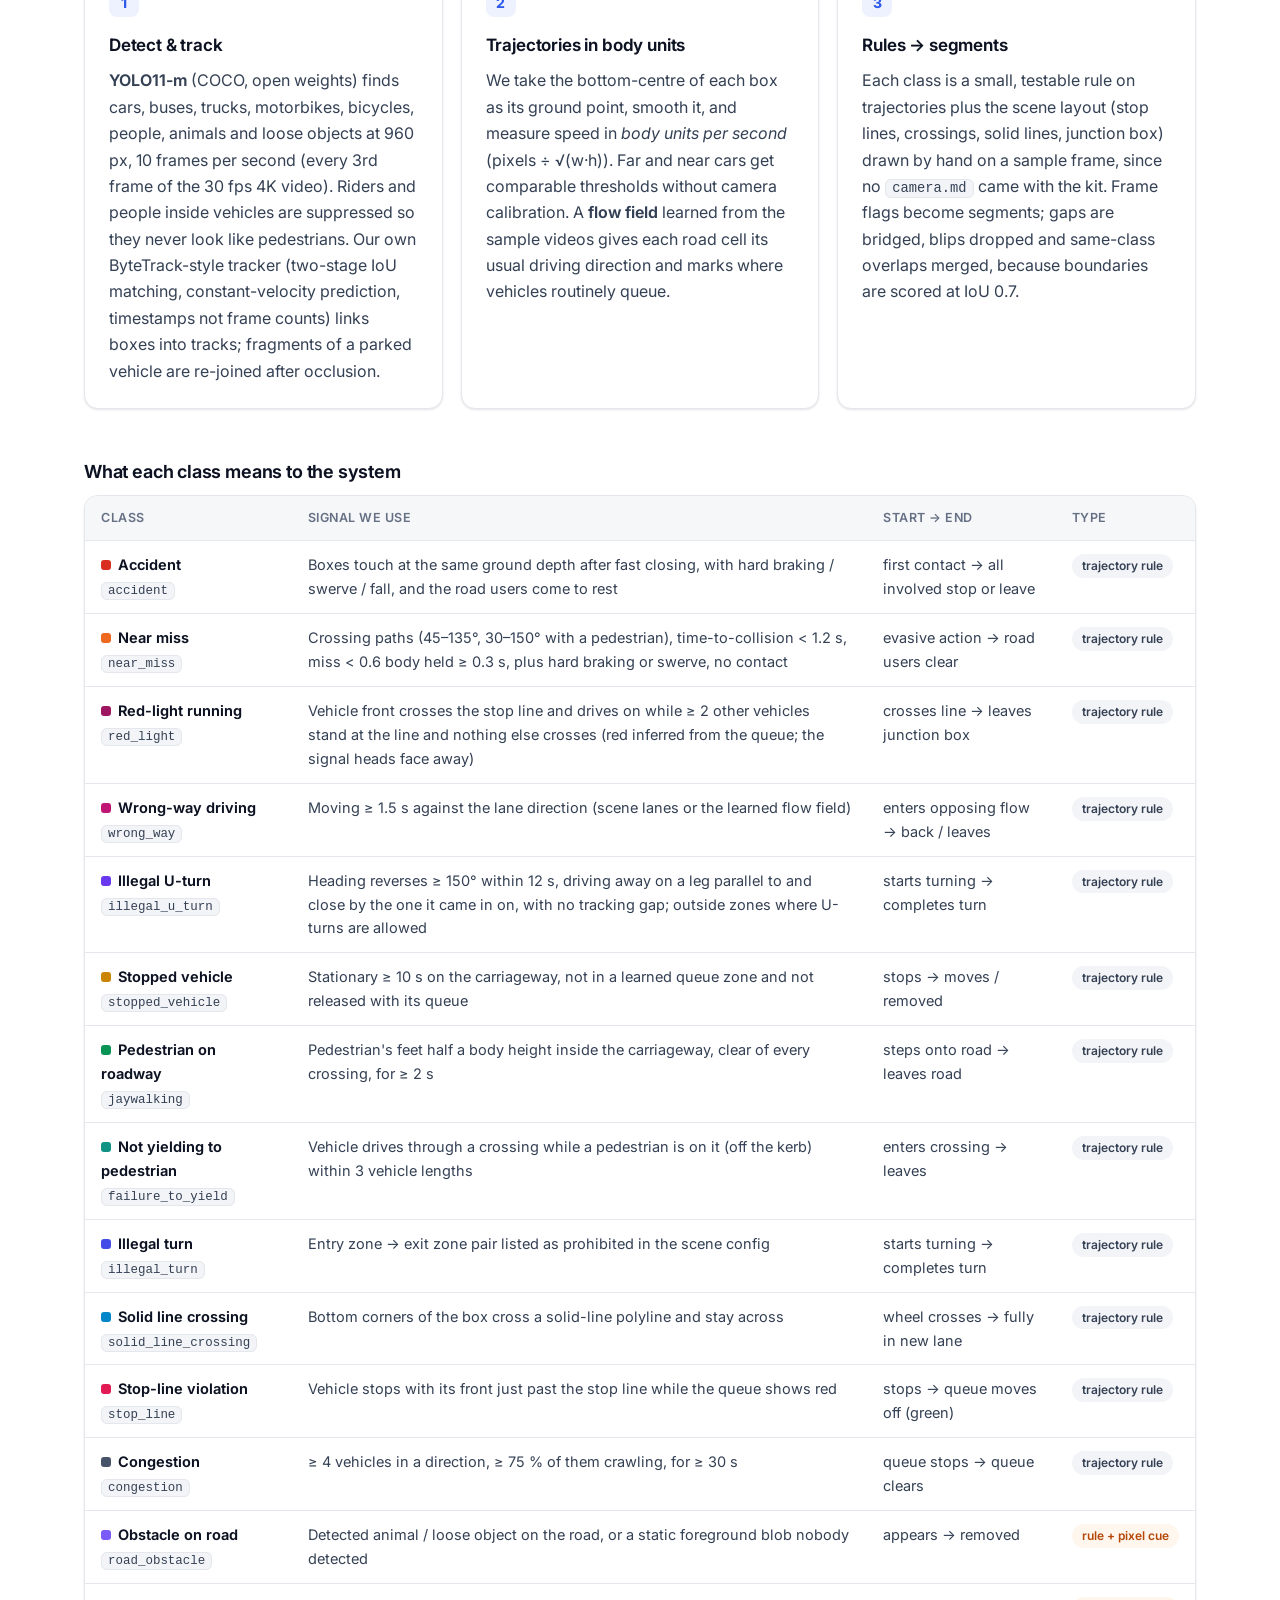
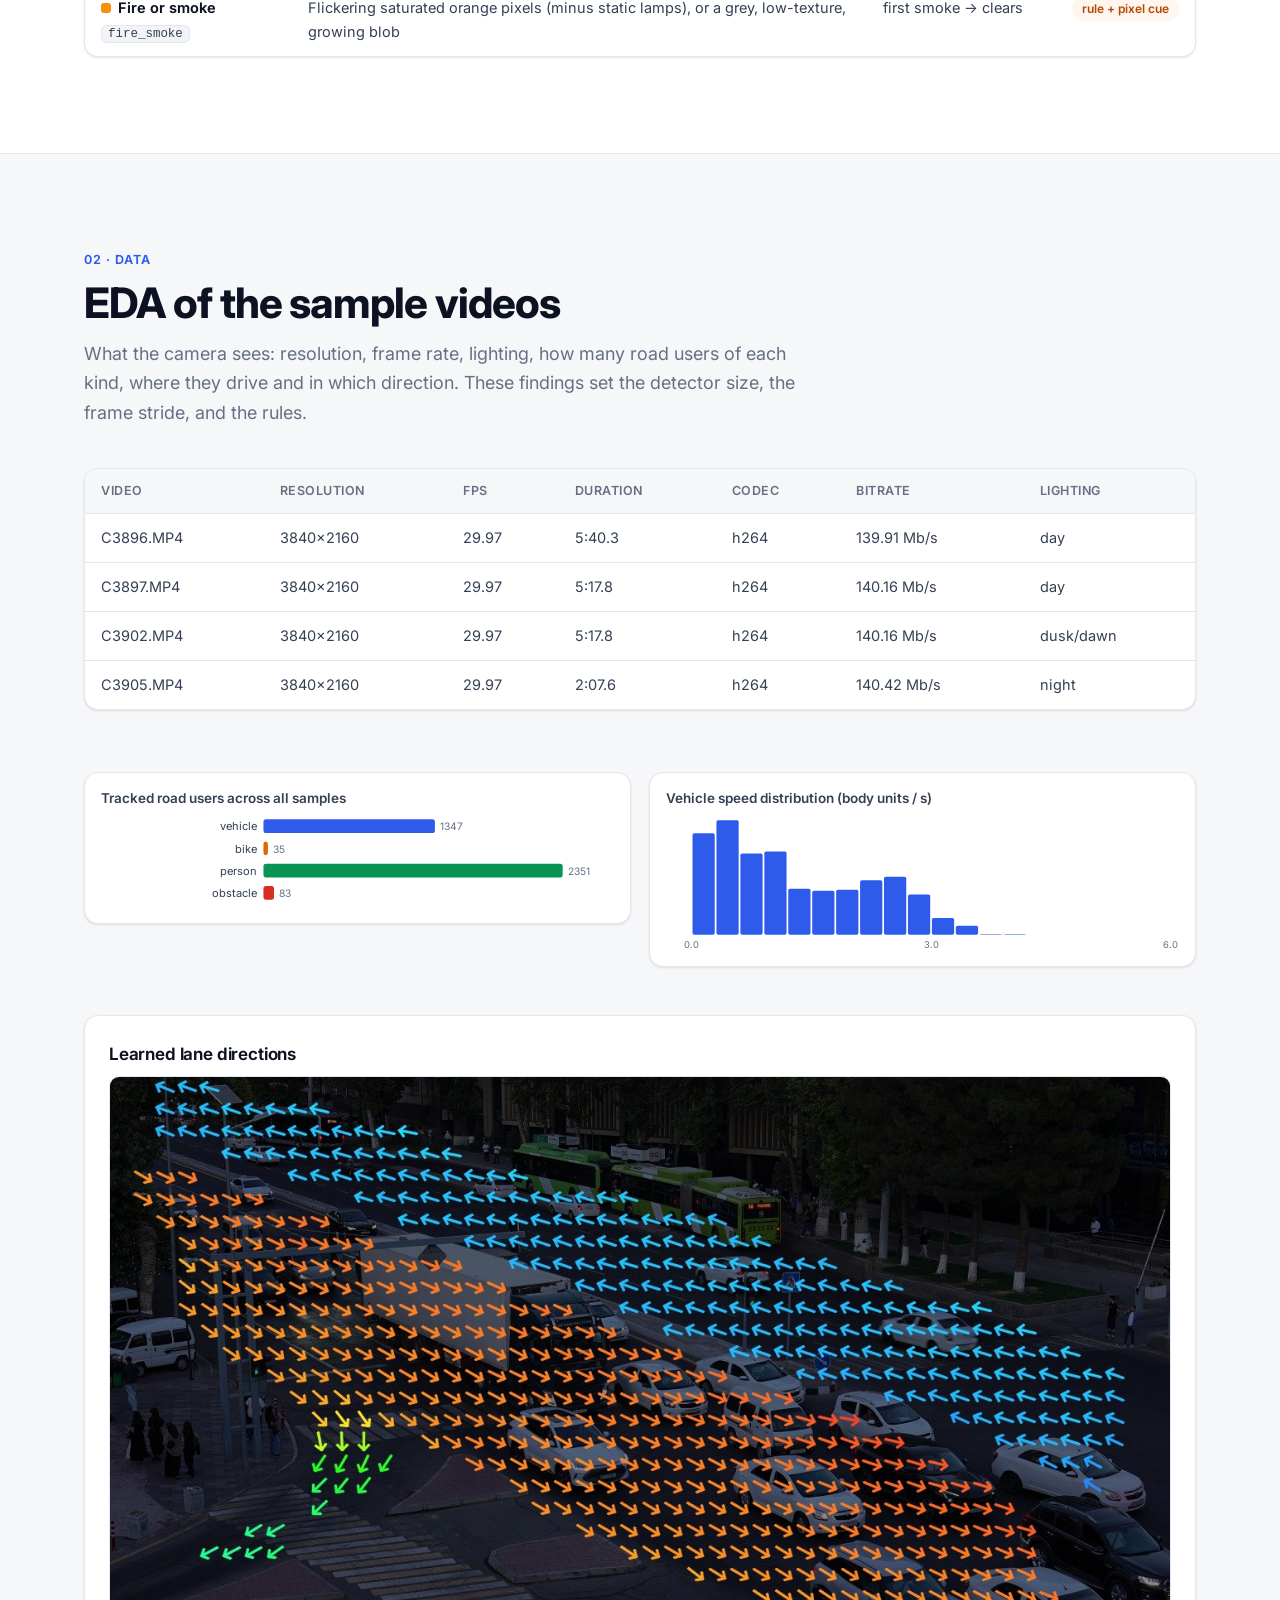
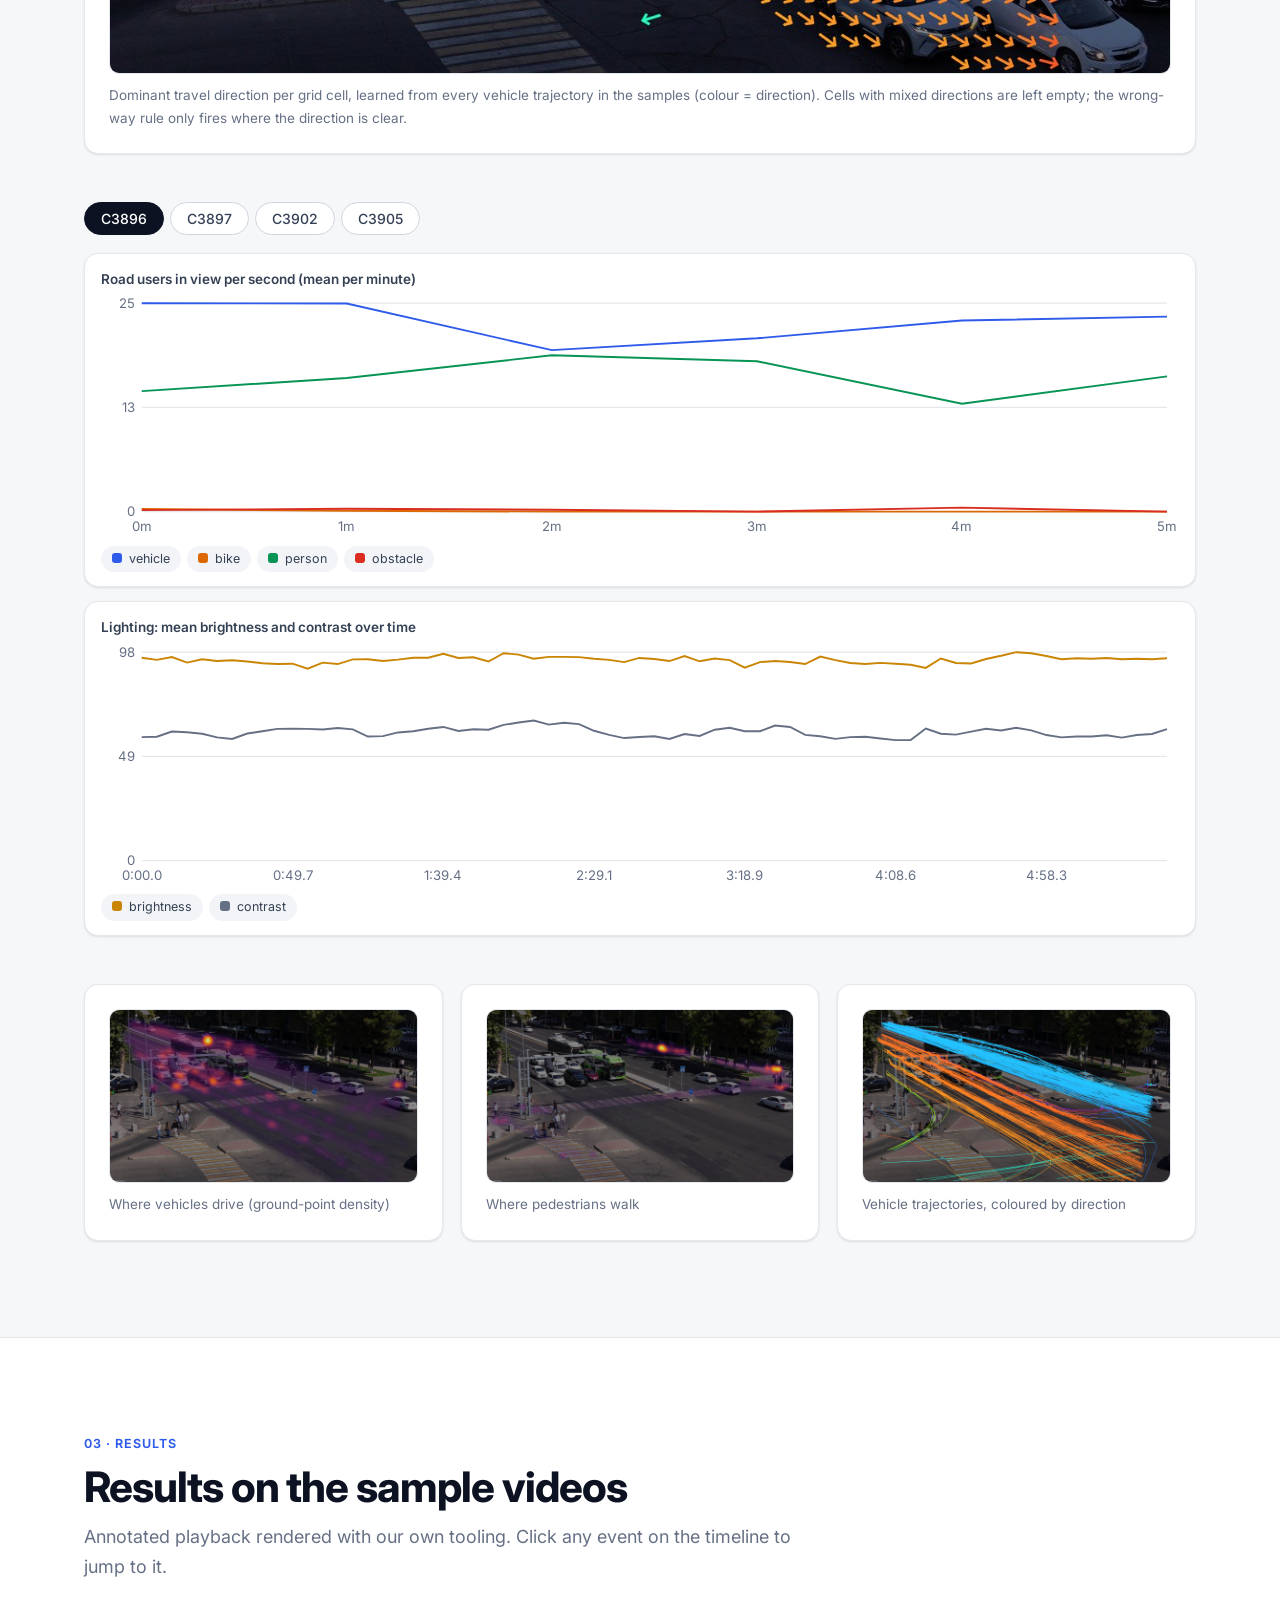
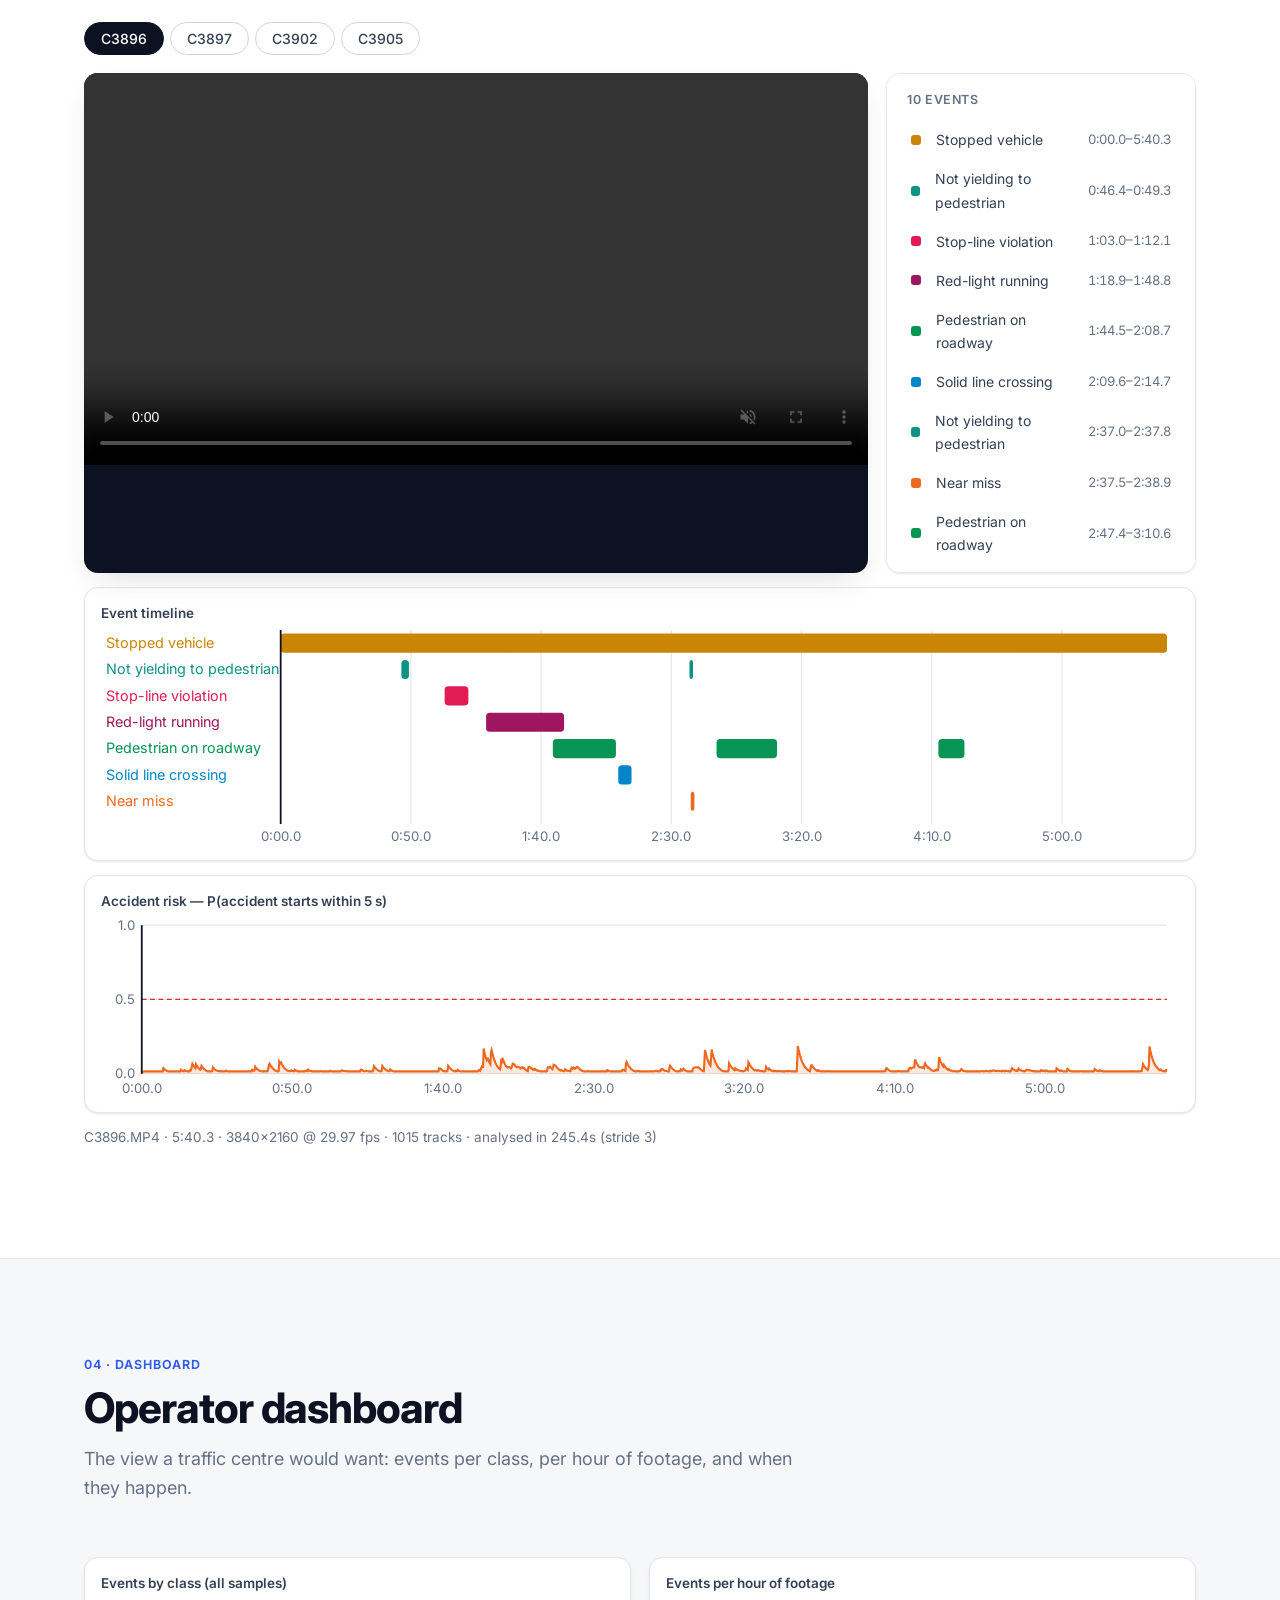
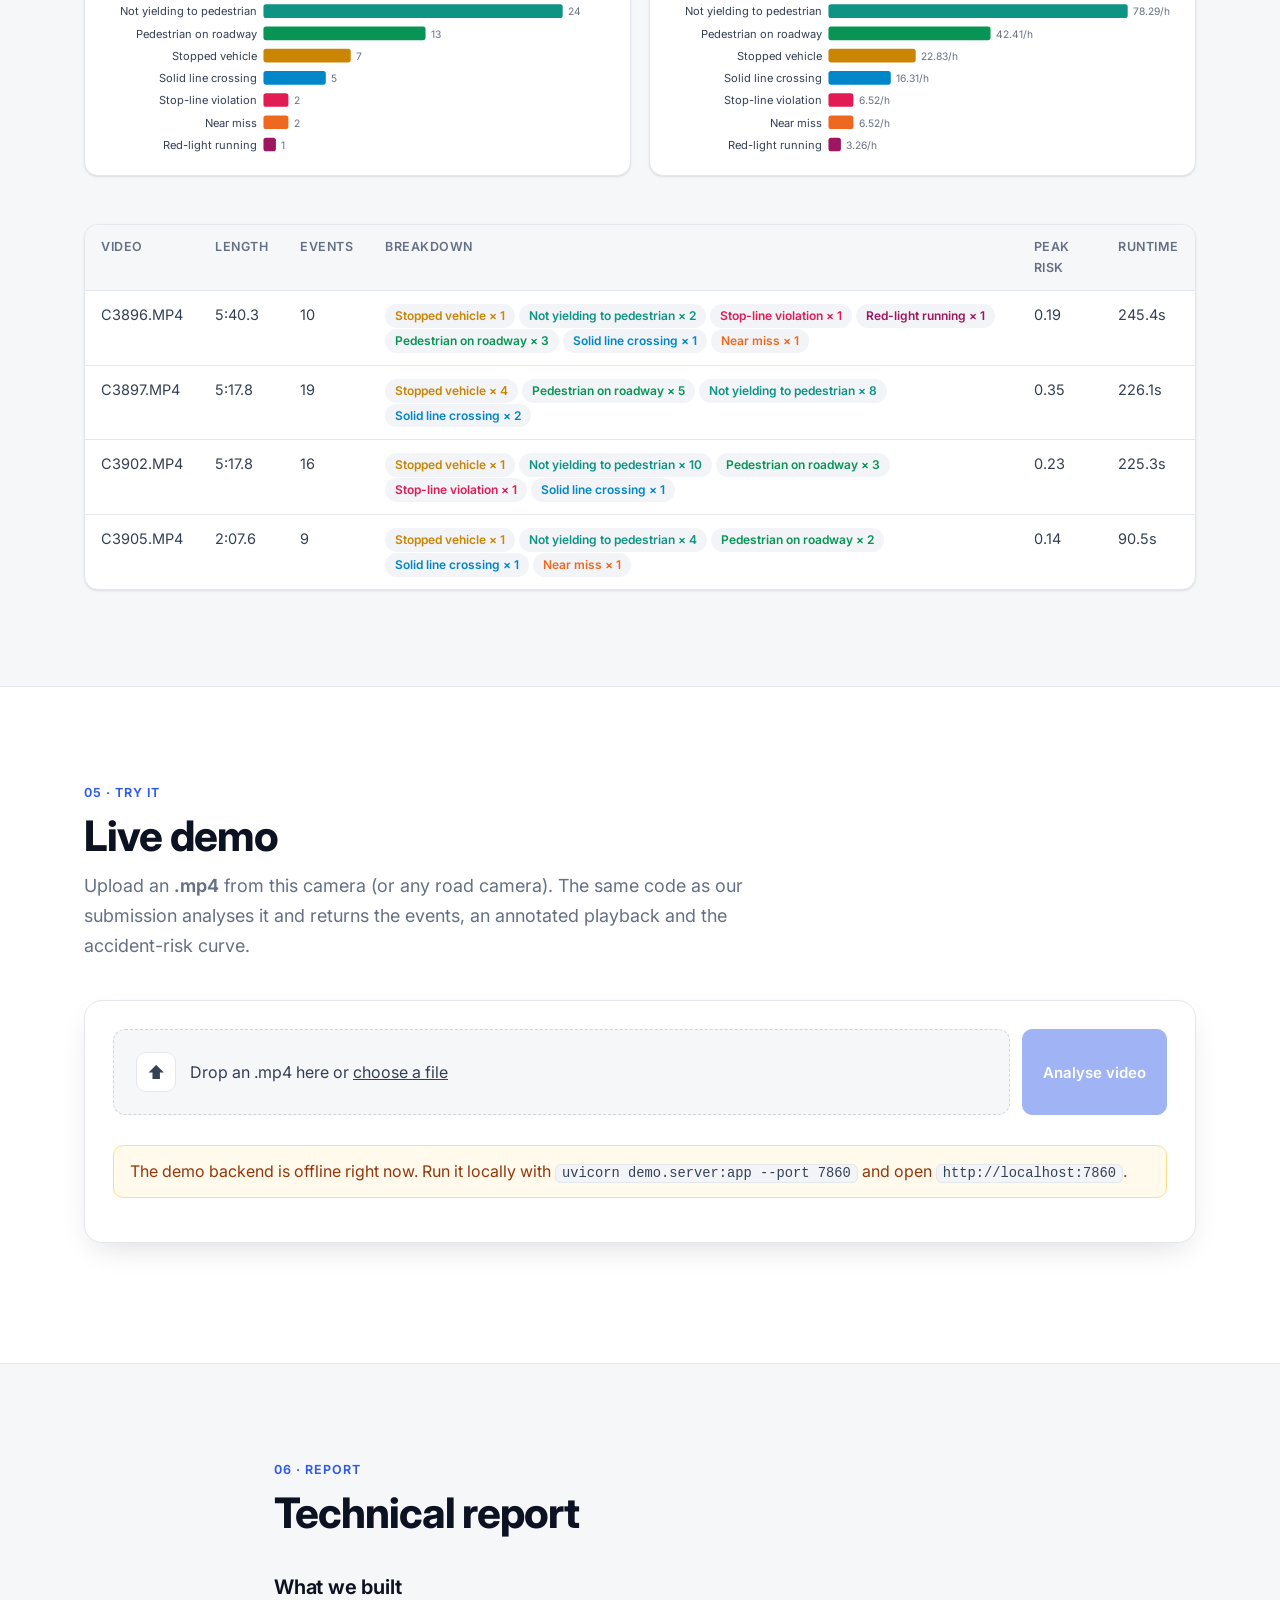
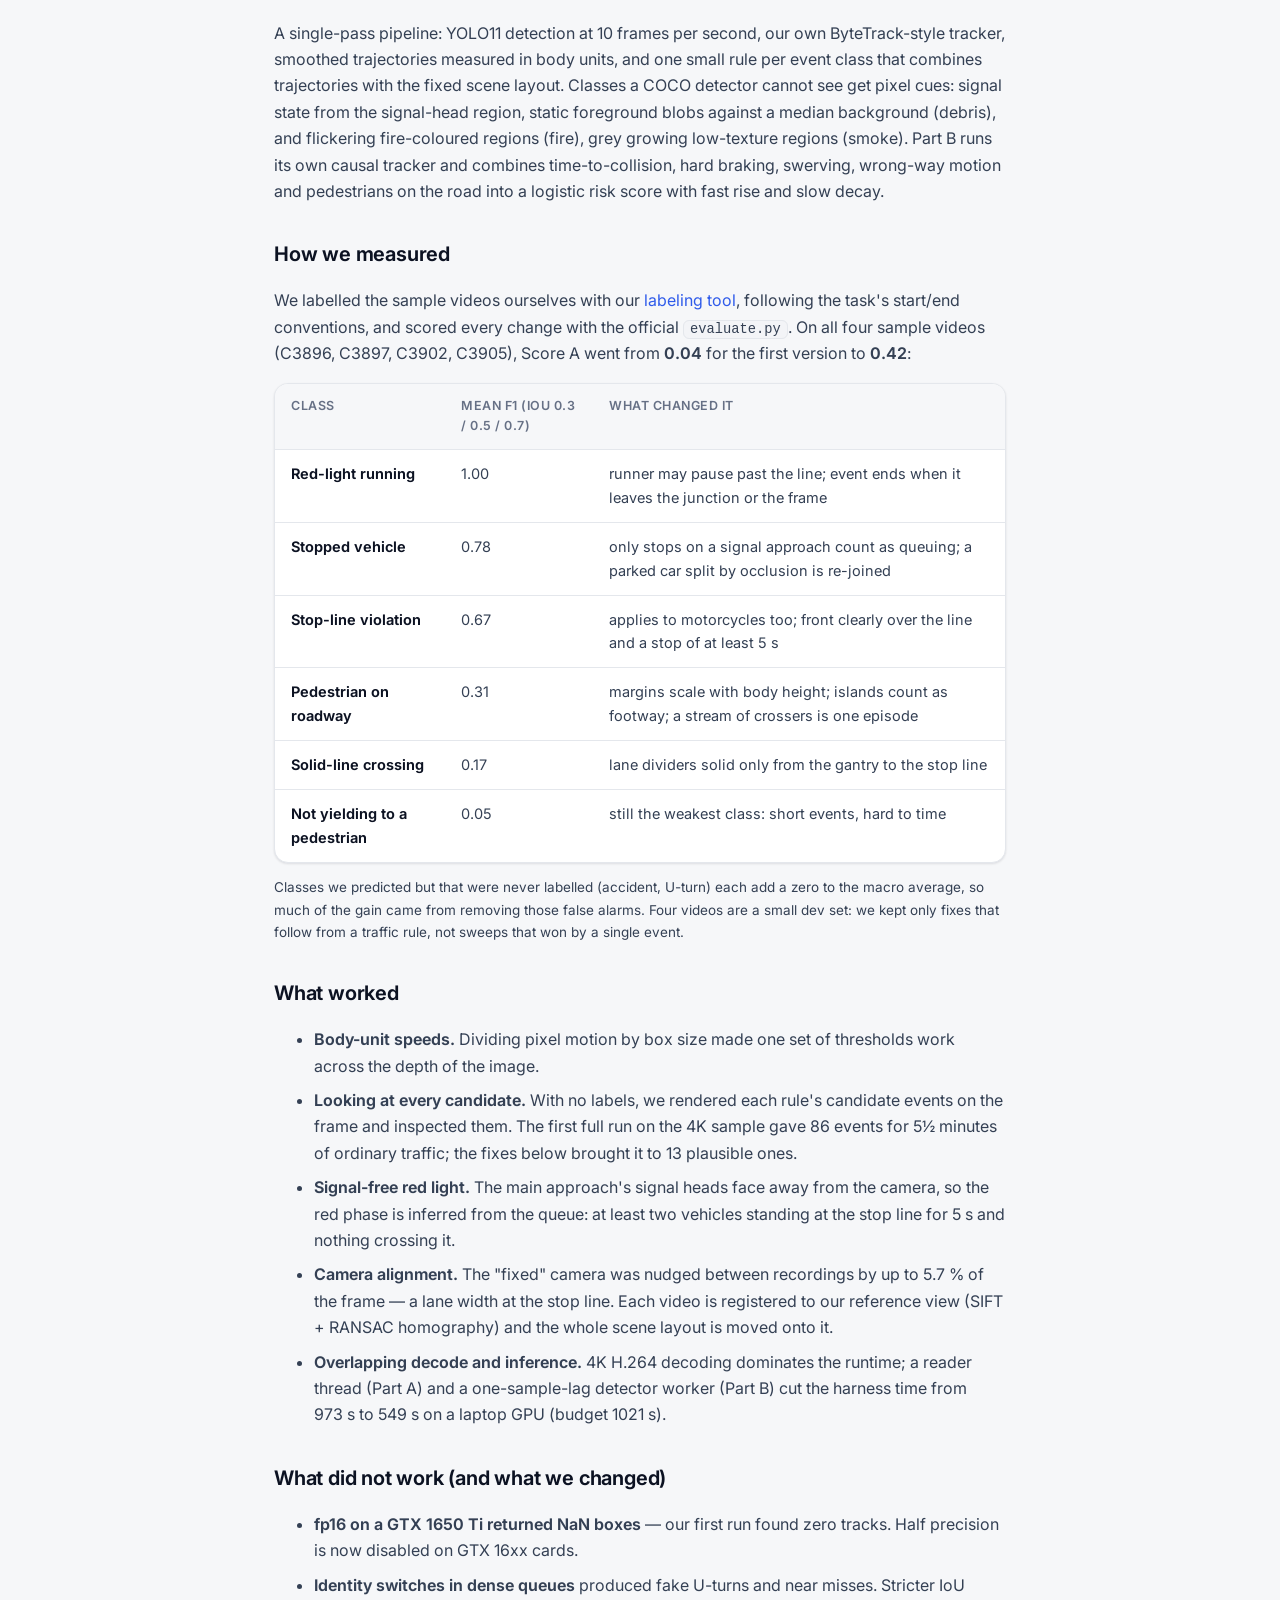
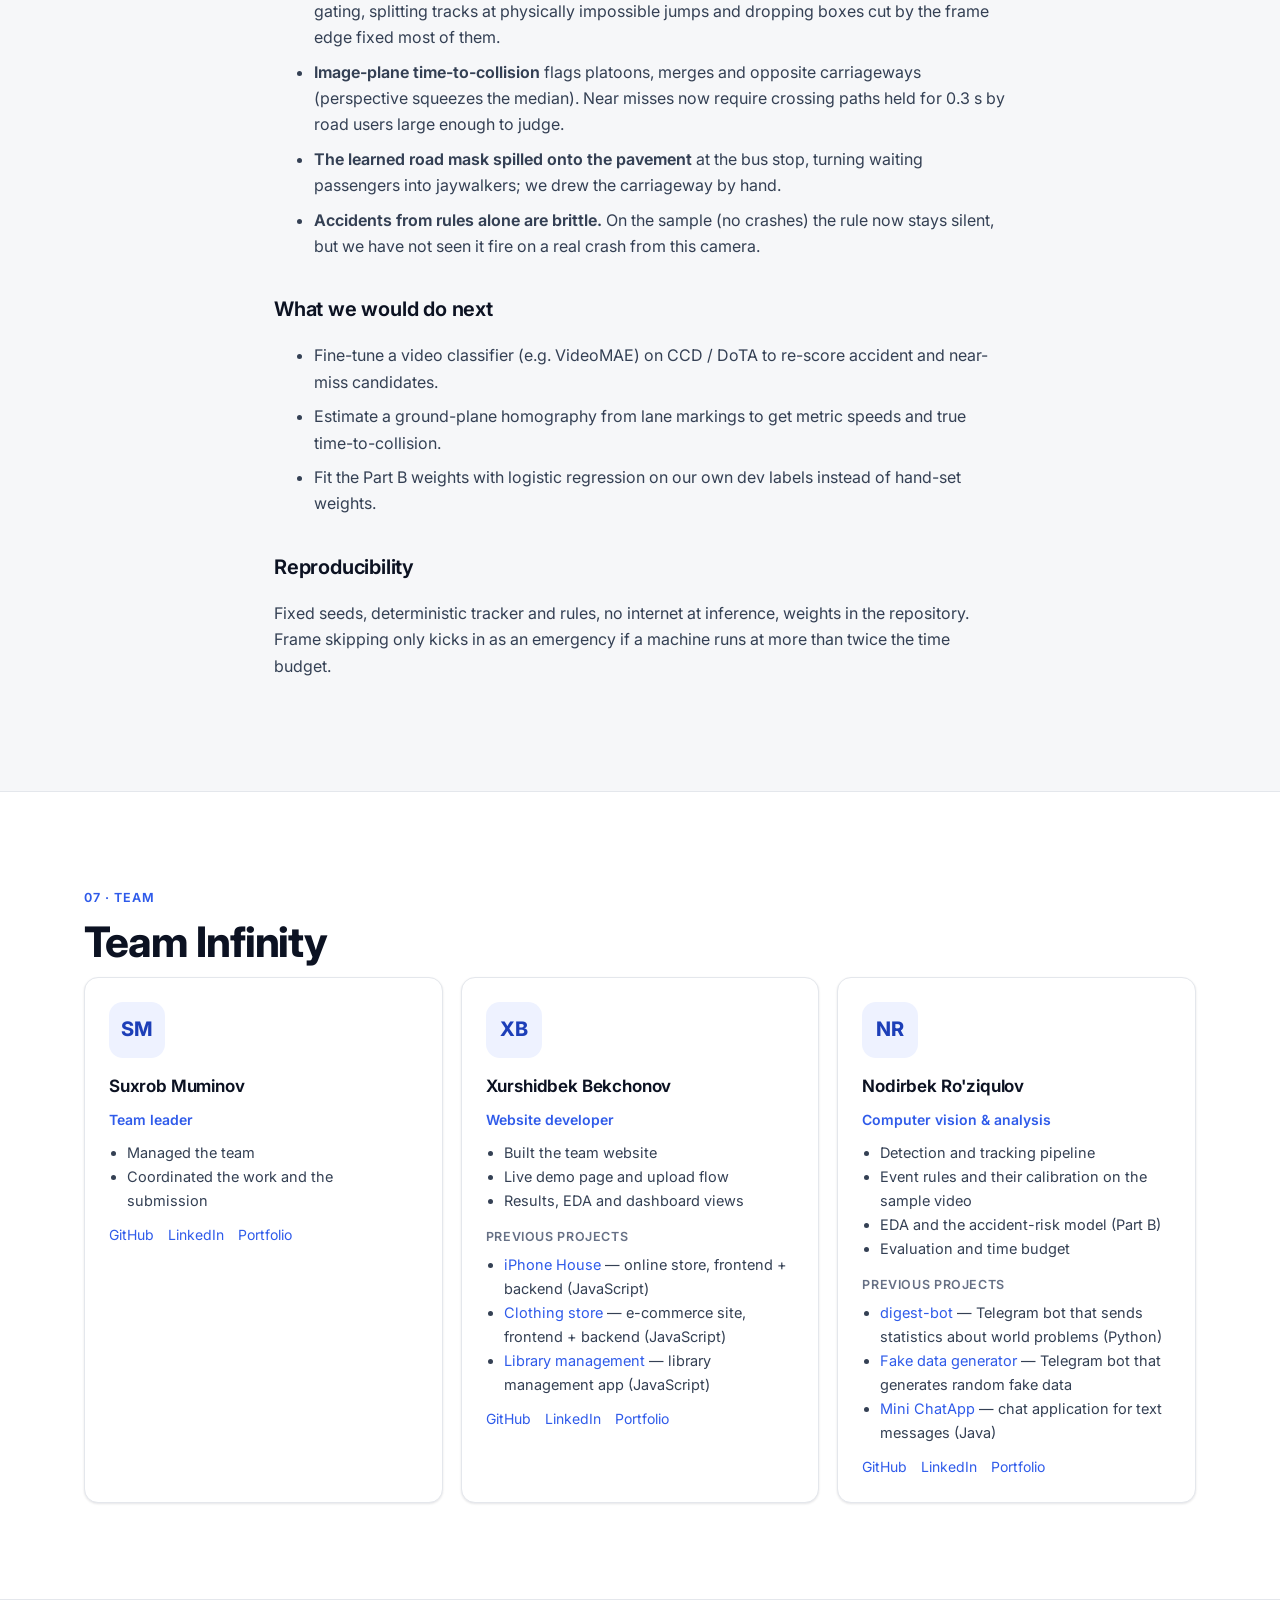
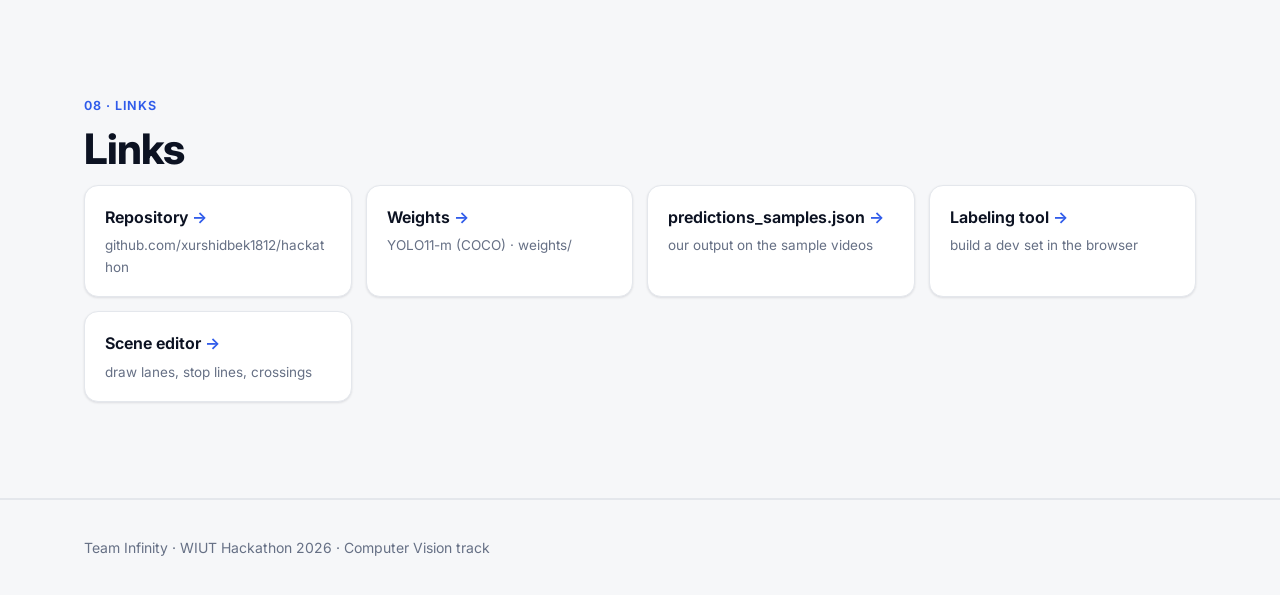
==== commit 919d0a7d: "C3905 dev labels; stop_line needs the front clearly past the line; rebuild all four sample outputs" ====
--- a/website/index.html
+++ b/website/index.html
@@ -186,18 +186,19 @@
           score with fast rise and slow decay.</p>
         <h3>How we measured</h3>
         <p>We labelled the sample videos ourselves with our <a href="tools/labeler.html">labeling tool</a>, following the task's
-          start/end conventions, and scored every change with the official <code>evaluate.py</code>. On the two videos labelled
-          first (C3896, C3897), Score&nbsp;A went from <b>0.04</b> for the first version to <b>0.31</b>:</p>
+          start/end conventions, and scored every change with the official <code>evaluate.py</code>. On all four sample
+          videos (C3896, C3897, C3902, C3905), Score&nbsp;A went from <b>0.04</b> for the first version to <b>0.42</b>:</p>
         <div class="table-wrap"><table>
           <thead><tr><th>Class</th><th>Mean F1 (IoU 0.3 / 0.5 / 0.7)</th><th>What changed it</th></tr></thead>
           <tbody>
             <tr><td><b>Red-light running</b></td><td>1.00</td><td>runner may pause past the line; event ends when it leaves the junction or the frame</td></tr>
-            <tr><td><b>Stopped vehicle</b></td><td>0.67</td><td>only stops on a signal approach count as queuing; a parked car split by occlusion is re-joined</td></tr>
-            <tr><td><b>Solid-line crossing</b></td><td>0.29</td><td>lane dividers solid only from the gantry to the stop line</td></tr>
-            <tr><td><b>Pedestrian on roadway</b></td><td>0.23</td><td>margins scale with body height; islands count as footway</td></tr>
-            <tr><td><b>Not yielding to a pedestrian</b></td><td>0.00</td><td>still the weakest class: short events, hard to time</td></tr>
+            <tr><td><b>Stopped vehicle</b></td><td>0.78</td><td>only stops on a signal approach count as queuing; a parked car split by occlusion is re-joined</td></tr>
+            <tr><td><b>Stop-line violation</b></td><td>0.67</td><td>applies to motorcycles too; front clearly over the line and a stop of at least 5&nbsp;s</td></tr>
+            <tr><td><b>Pedestrian on roadway</b></td><td>0.31</td><td>margins scale with body height; islands count as footway; a stream of crossers is one episode</td></tr>
+            <tr><td><b>Solid-line crossing</b></td><td>0.17</td><td>lane dividers solid only from the gantry to the stop line</td></tr>
+            <tr><td><b>Not yielding to a pedestrian</b></td><td>0.05</td><td>still the weakest class: short events, hard to time</td></tr>
           </tbody></table></div>
-        <p class="small">Classes we predicted but that were never labelled (accident, U-turn, stop line) each add a zero to the macro average, so most of the gain came from removing those false alarms.</p>
+        <p class="small">Classes we predicted but that were never labelled (accident, U-turn) each add a zero to the macro average, so much of the gain came from removing those false alarms. Four videos are a small dev set: we kept only fixes that follow from a traffic rule, not sweeps that won by a single event.</p>
         <h3>What worked</h3>
         <ul>
           <li><b>Body-unit speeds.</b> Dividing pixel motion by box size made one set of thresholds work across the depth of the image.</li>
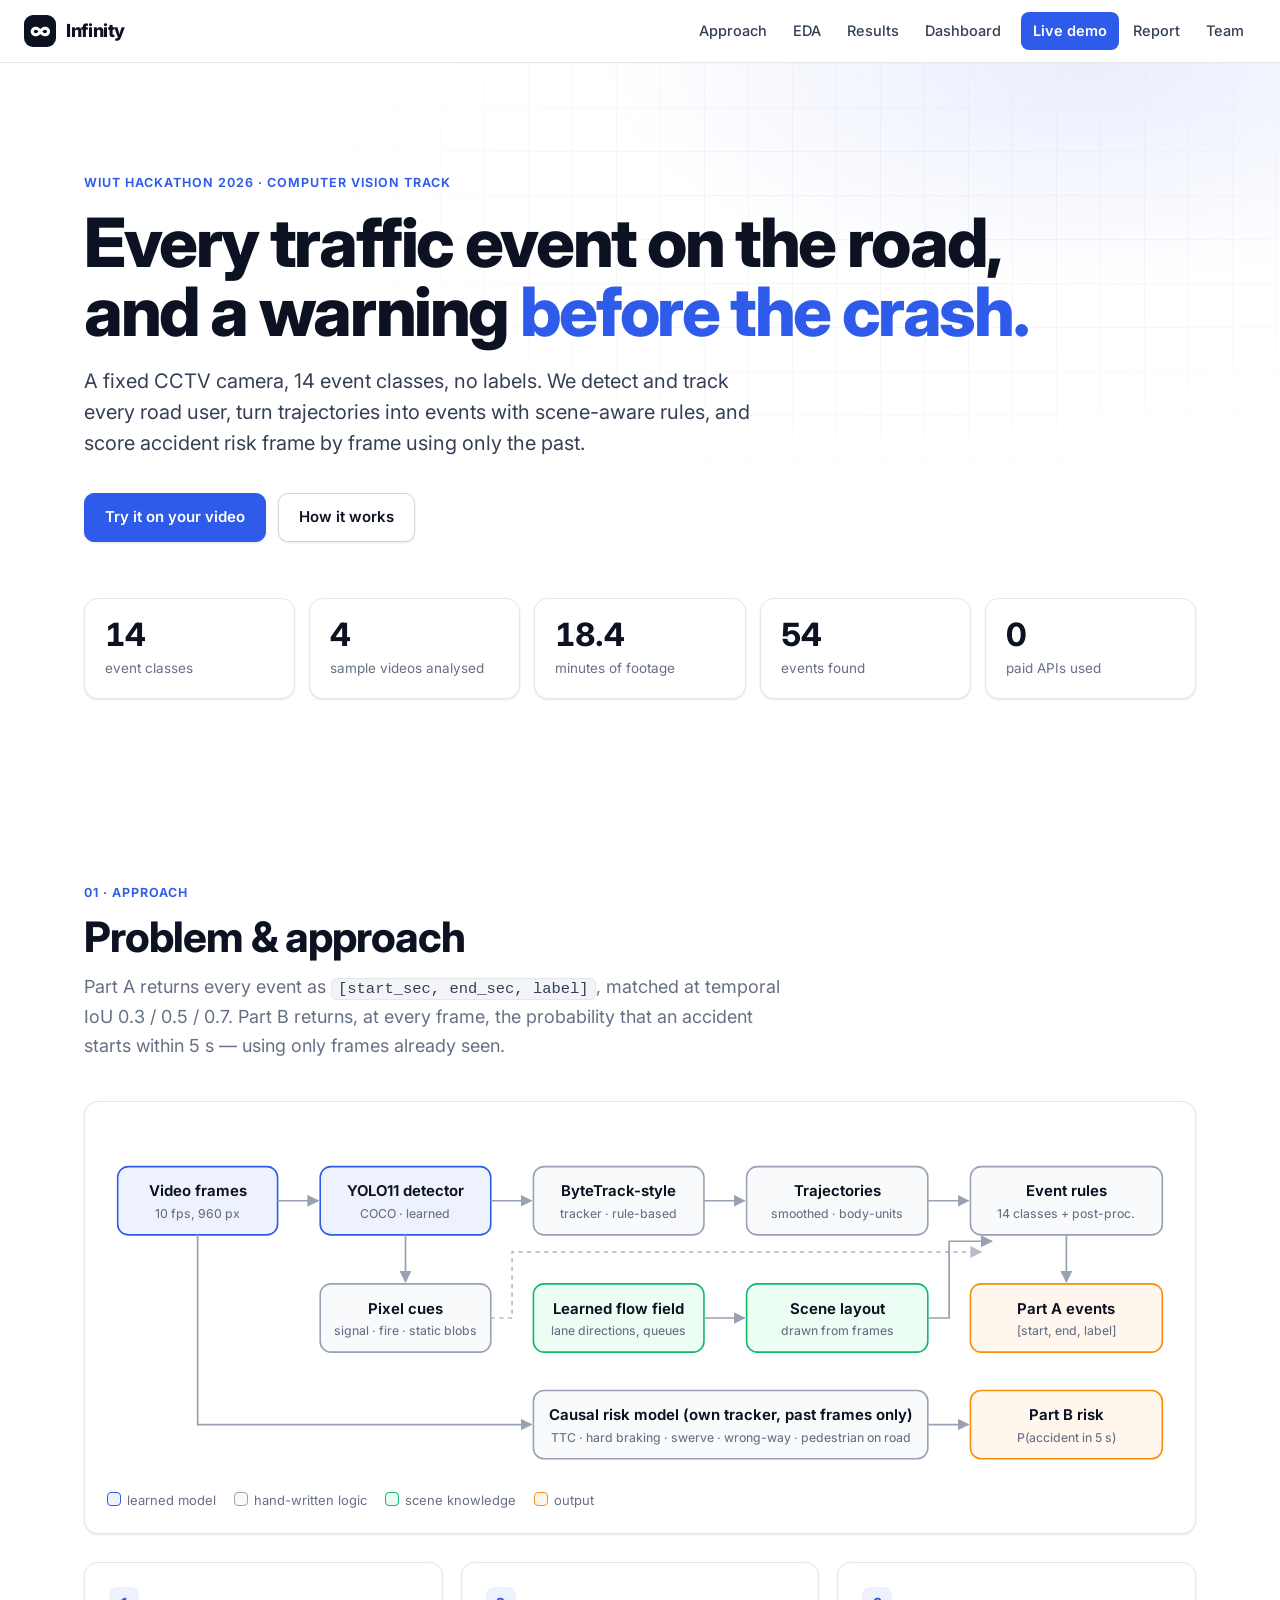
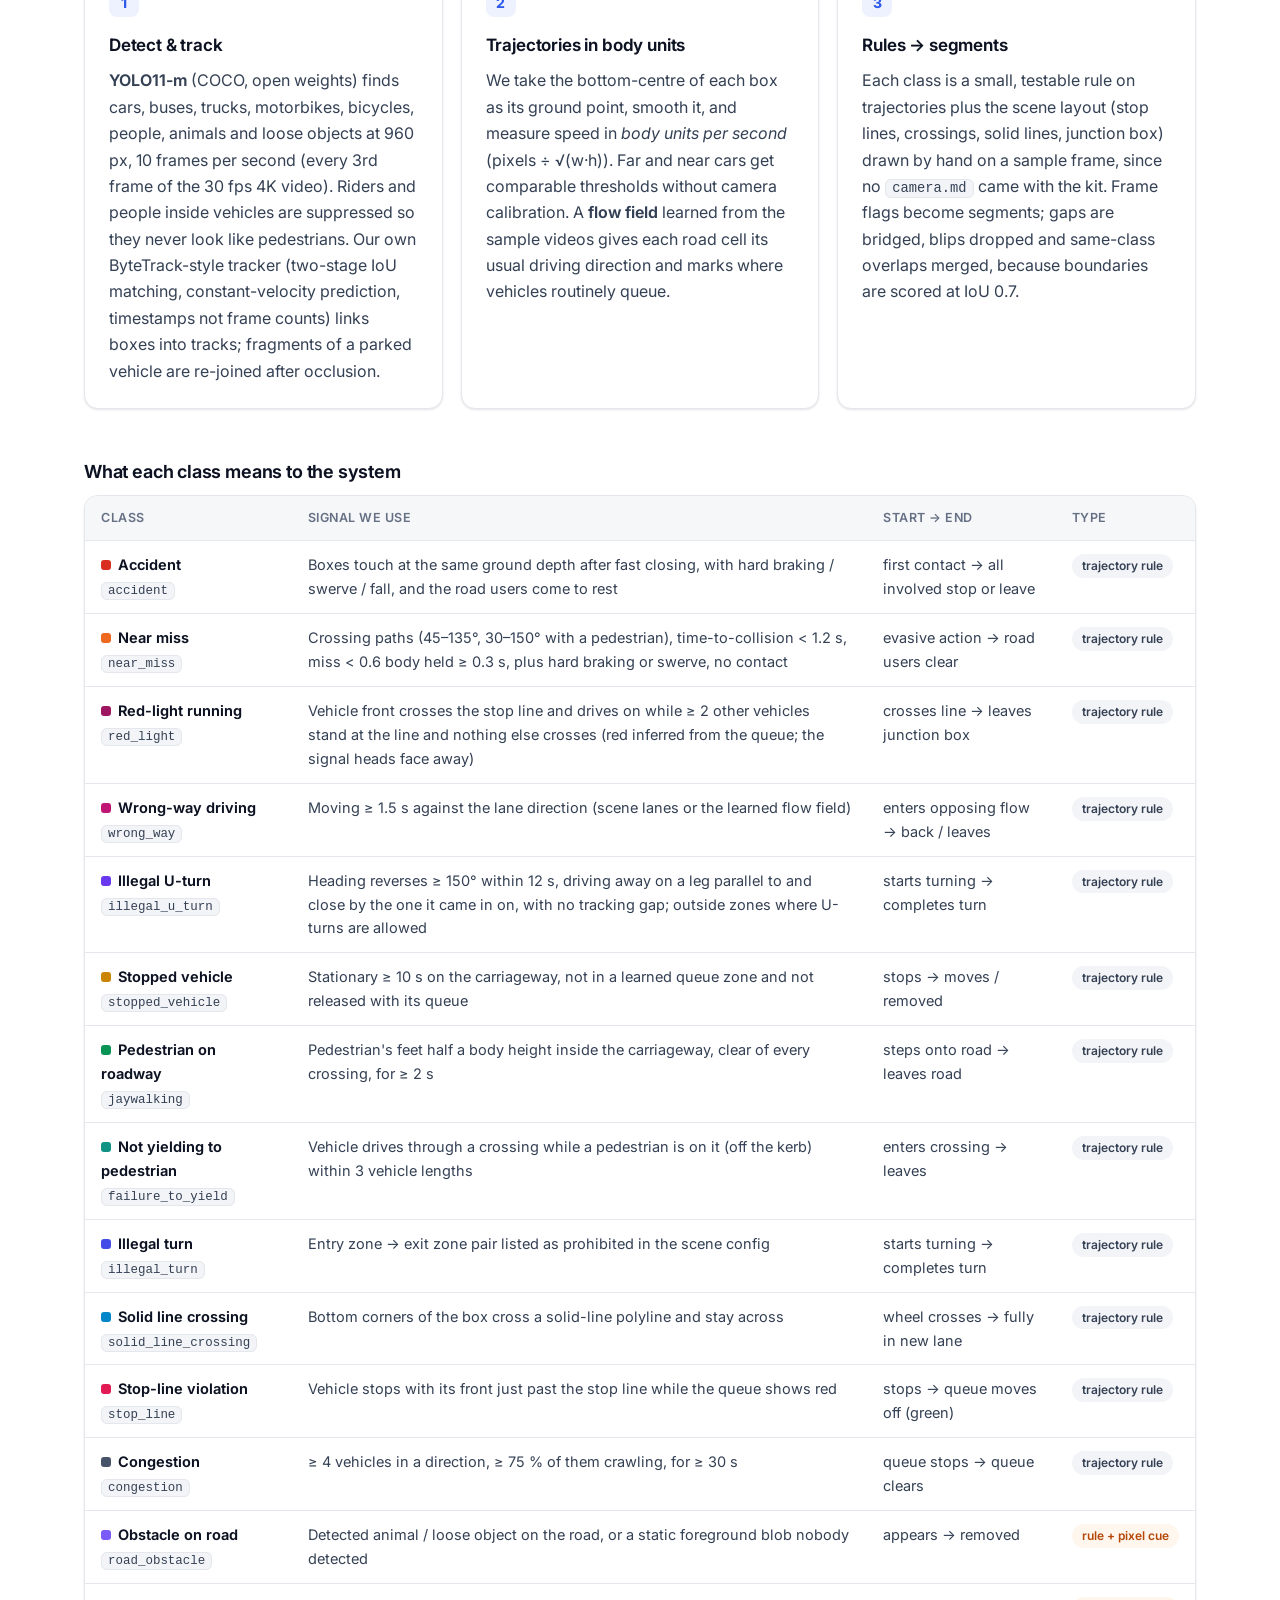
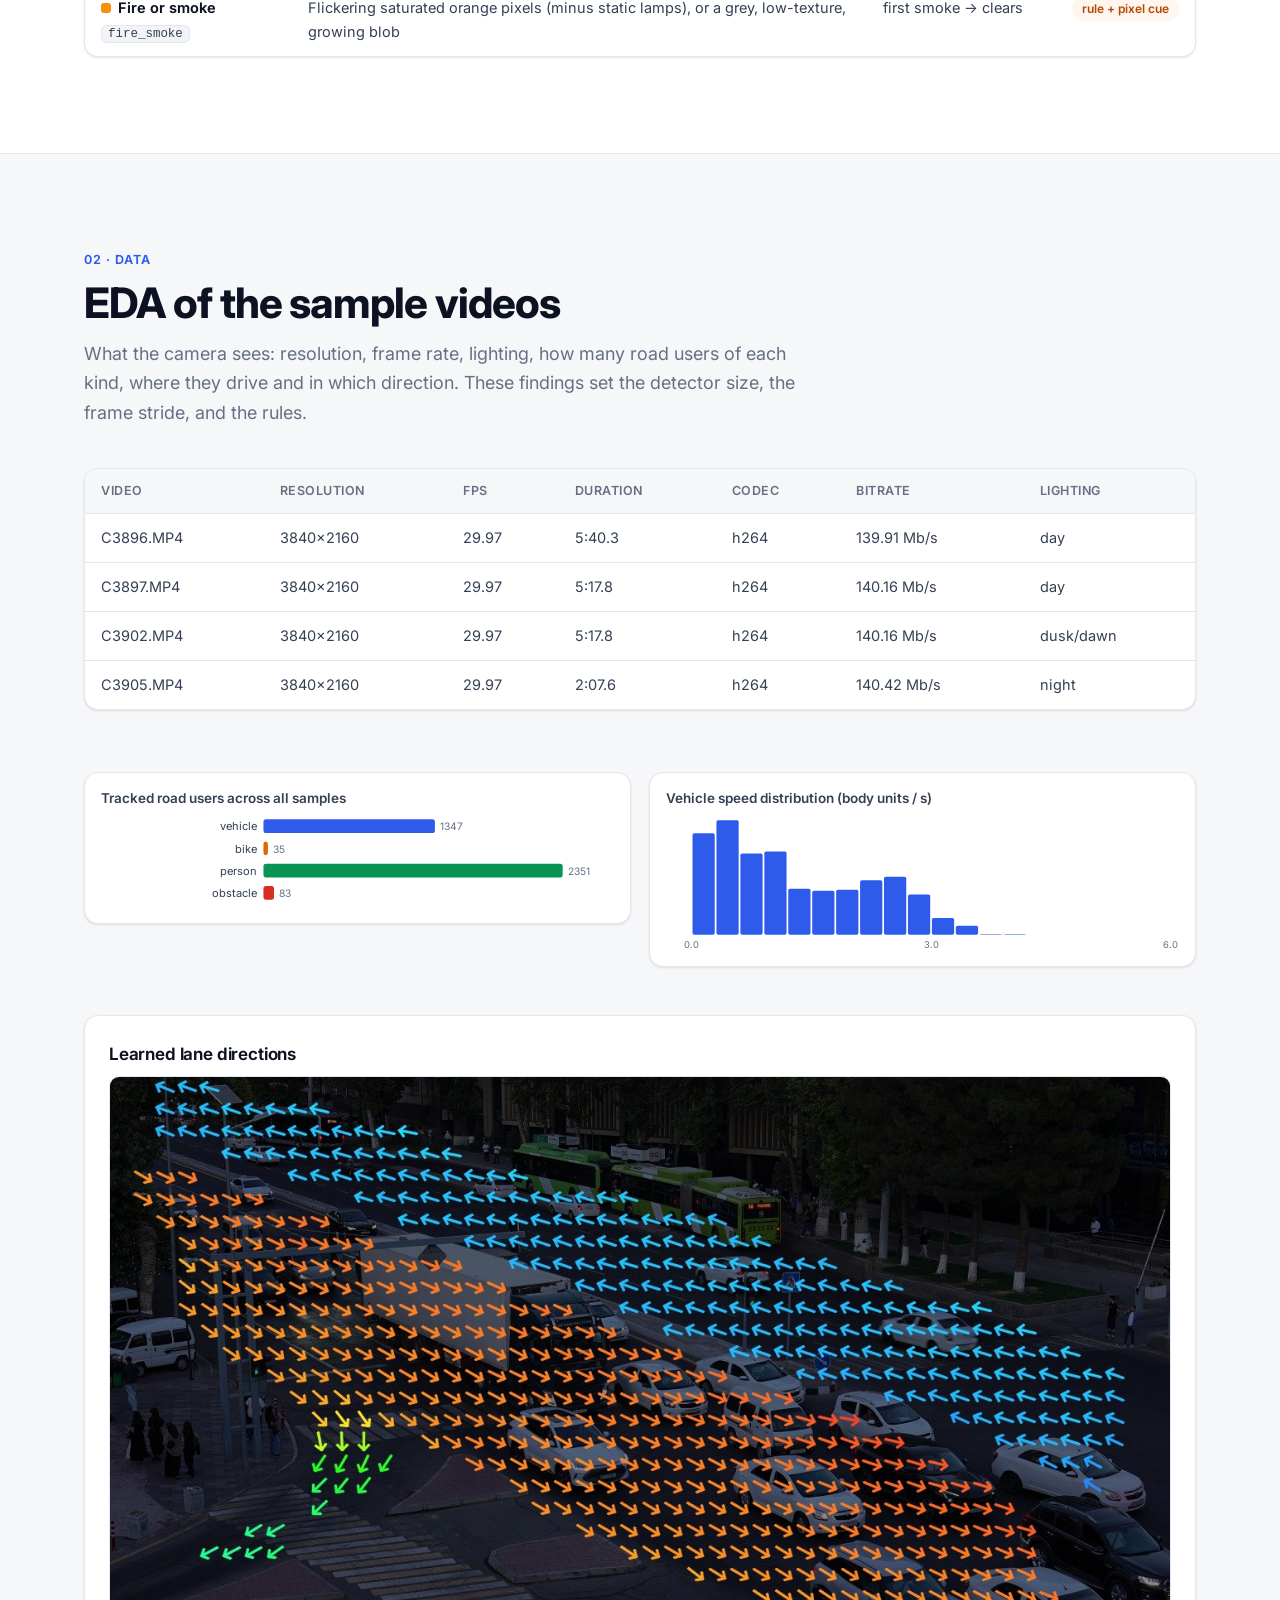
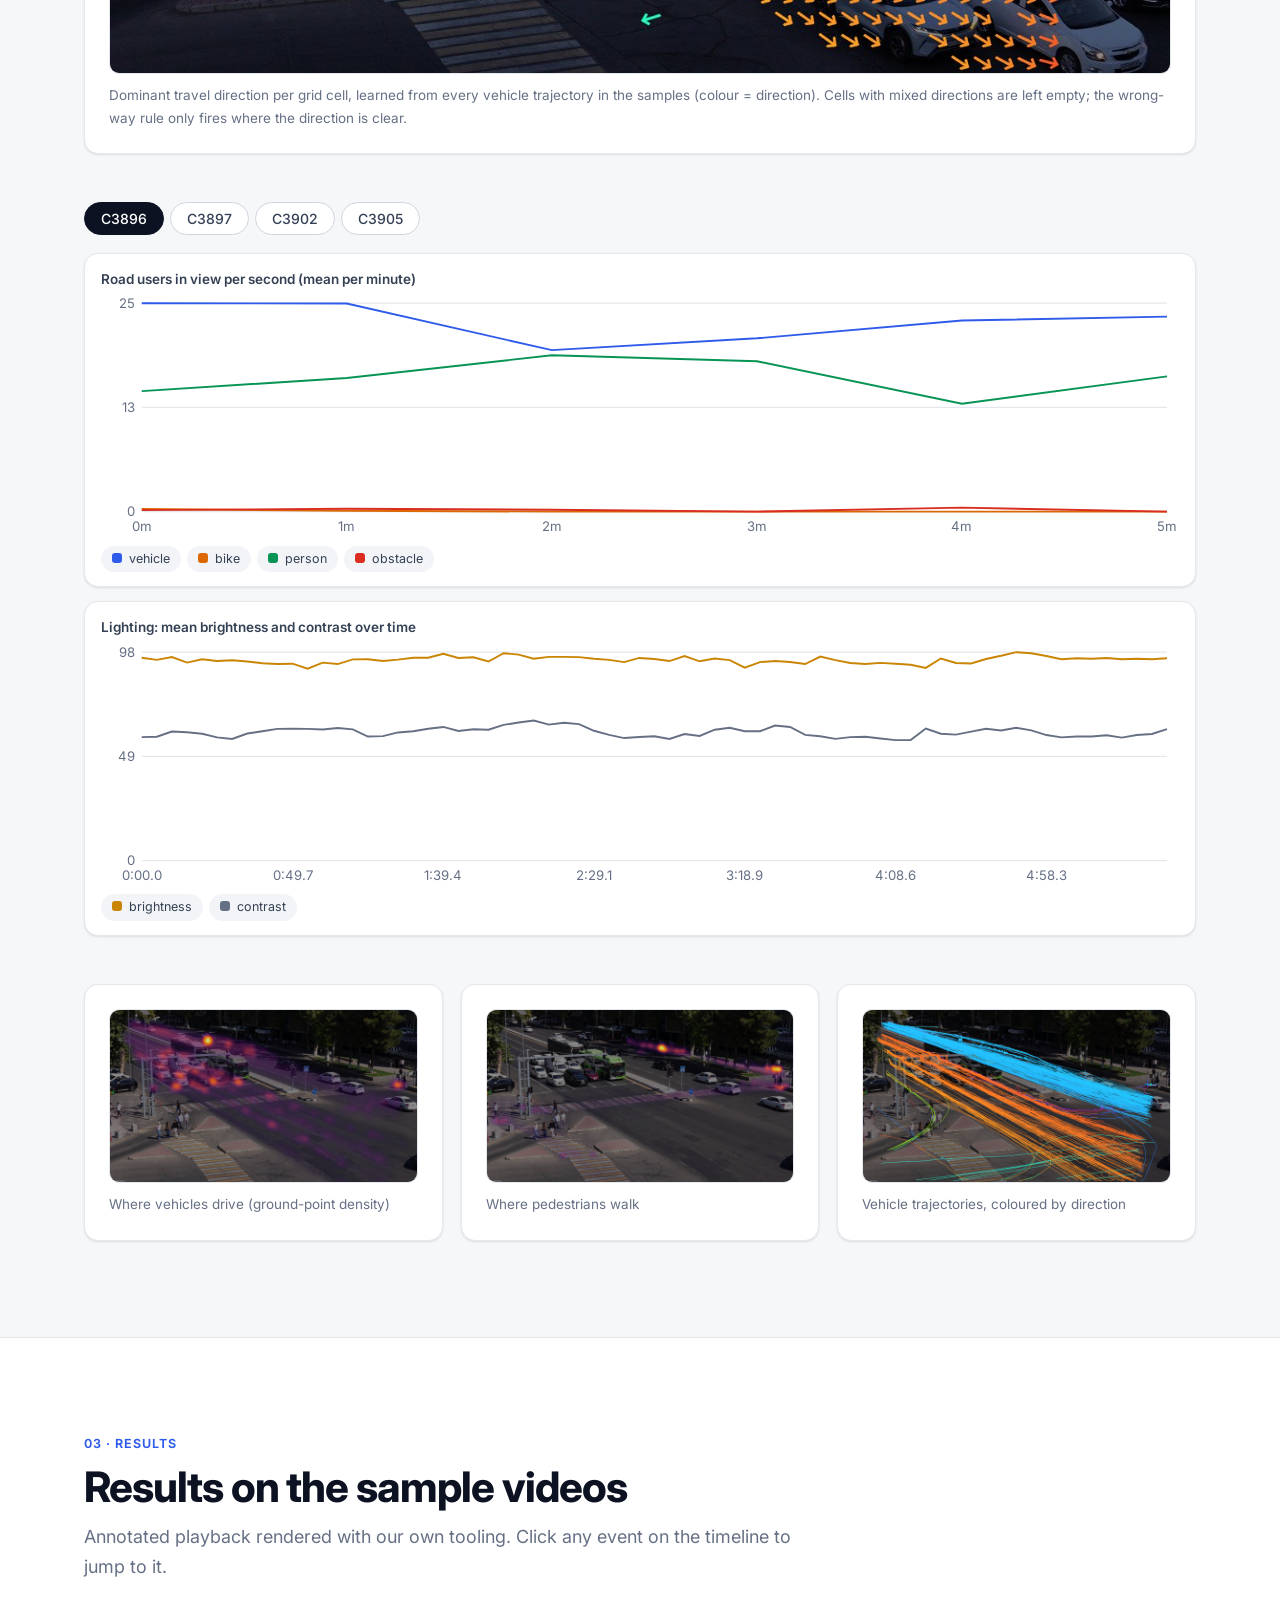
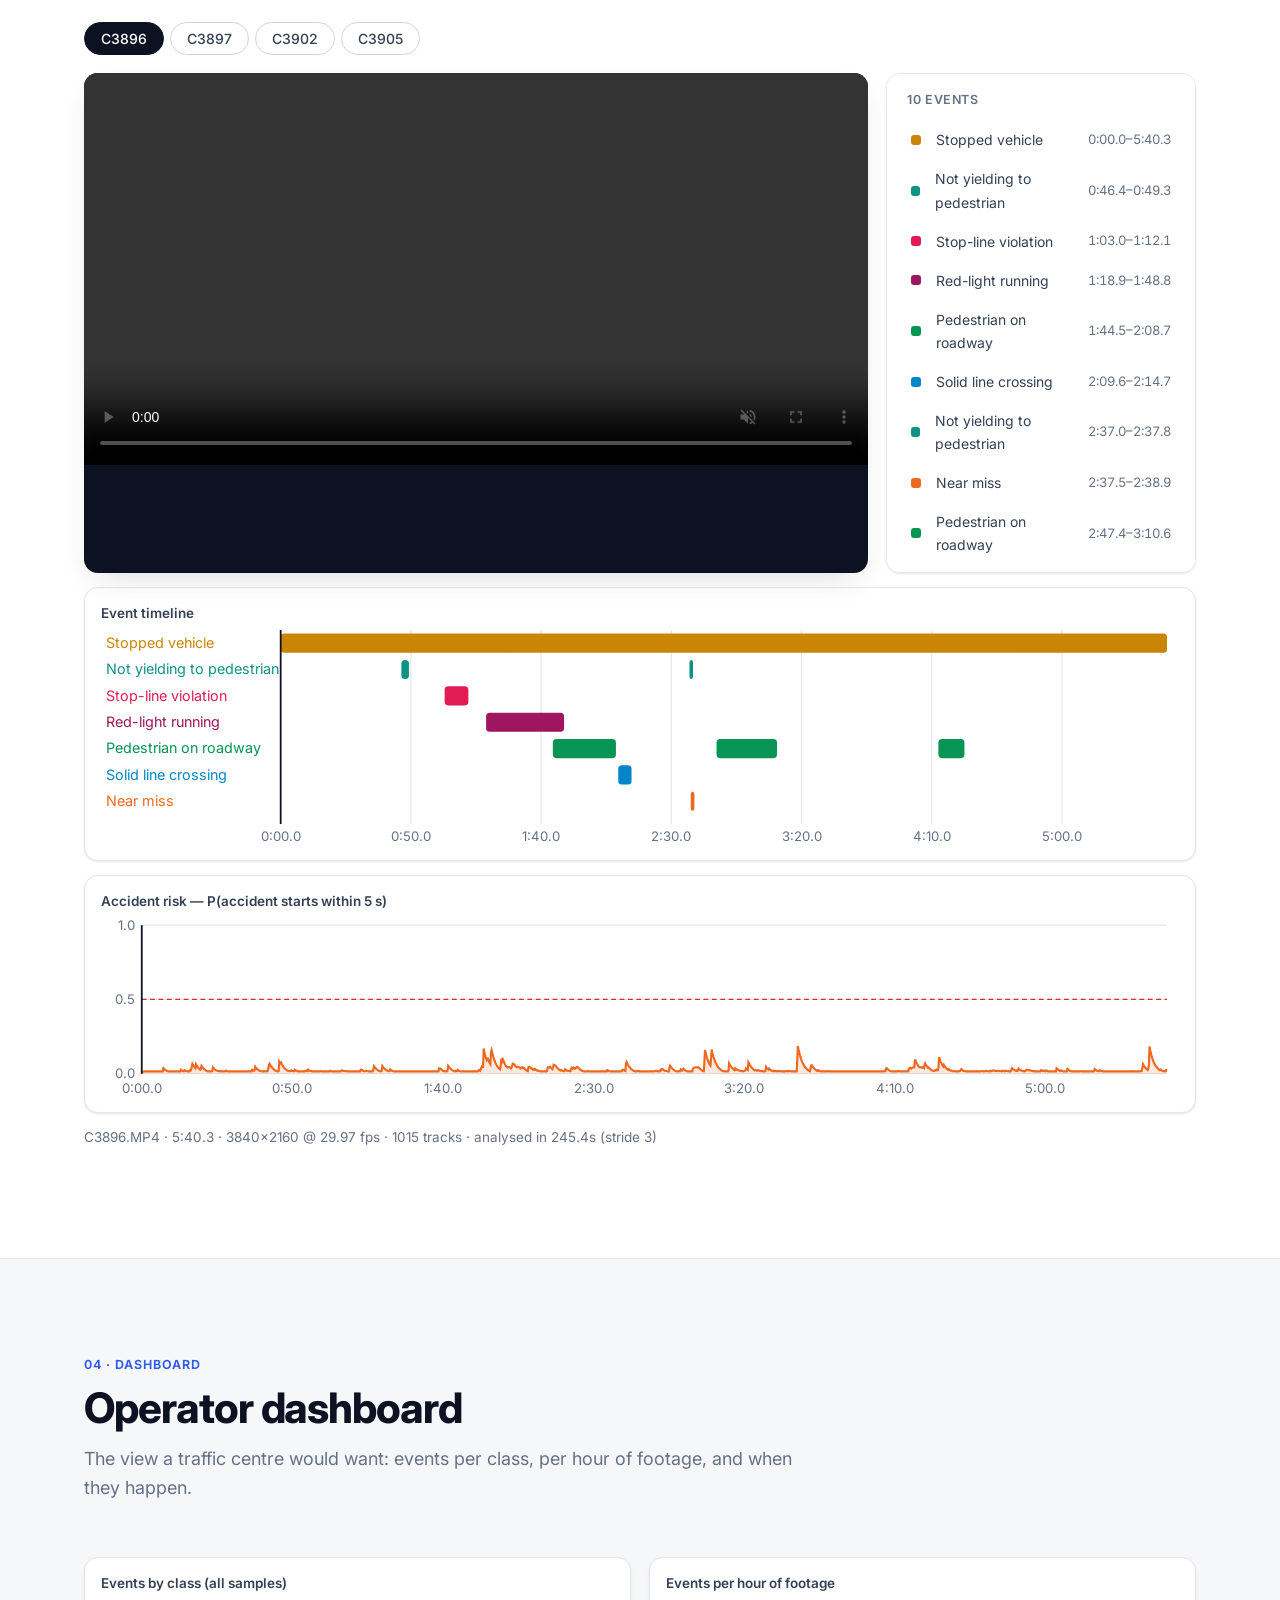
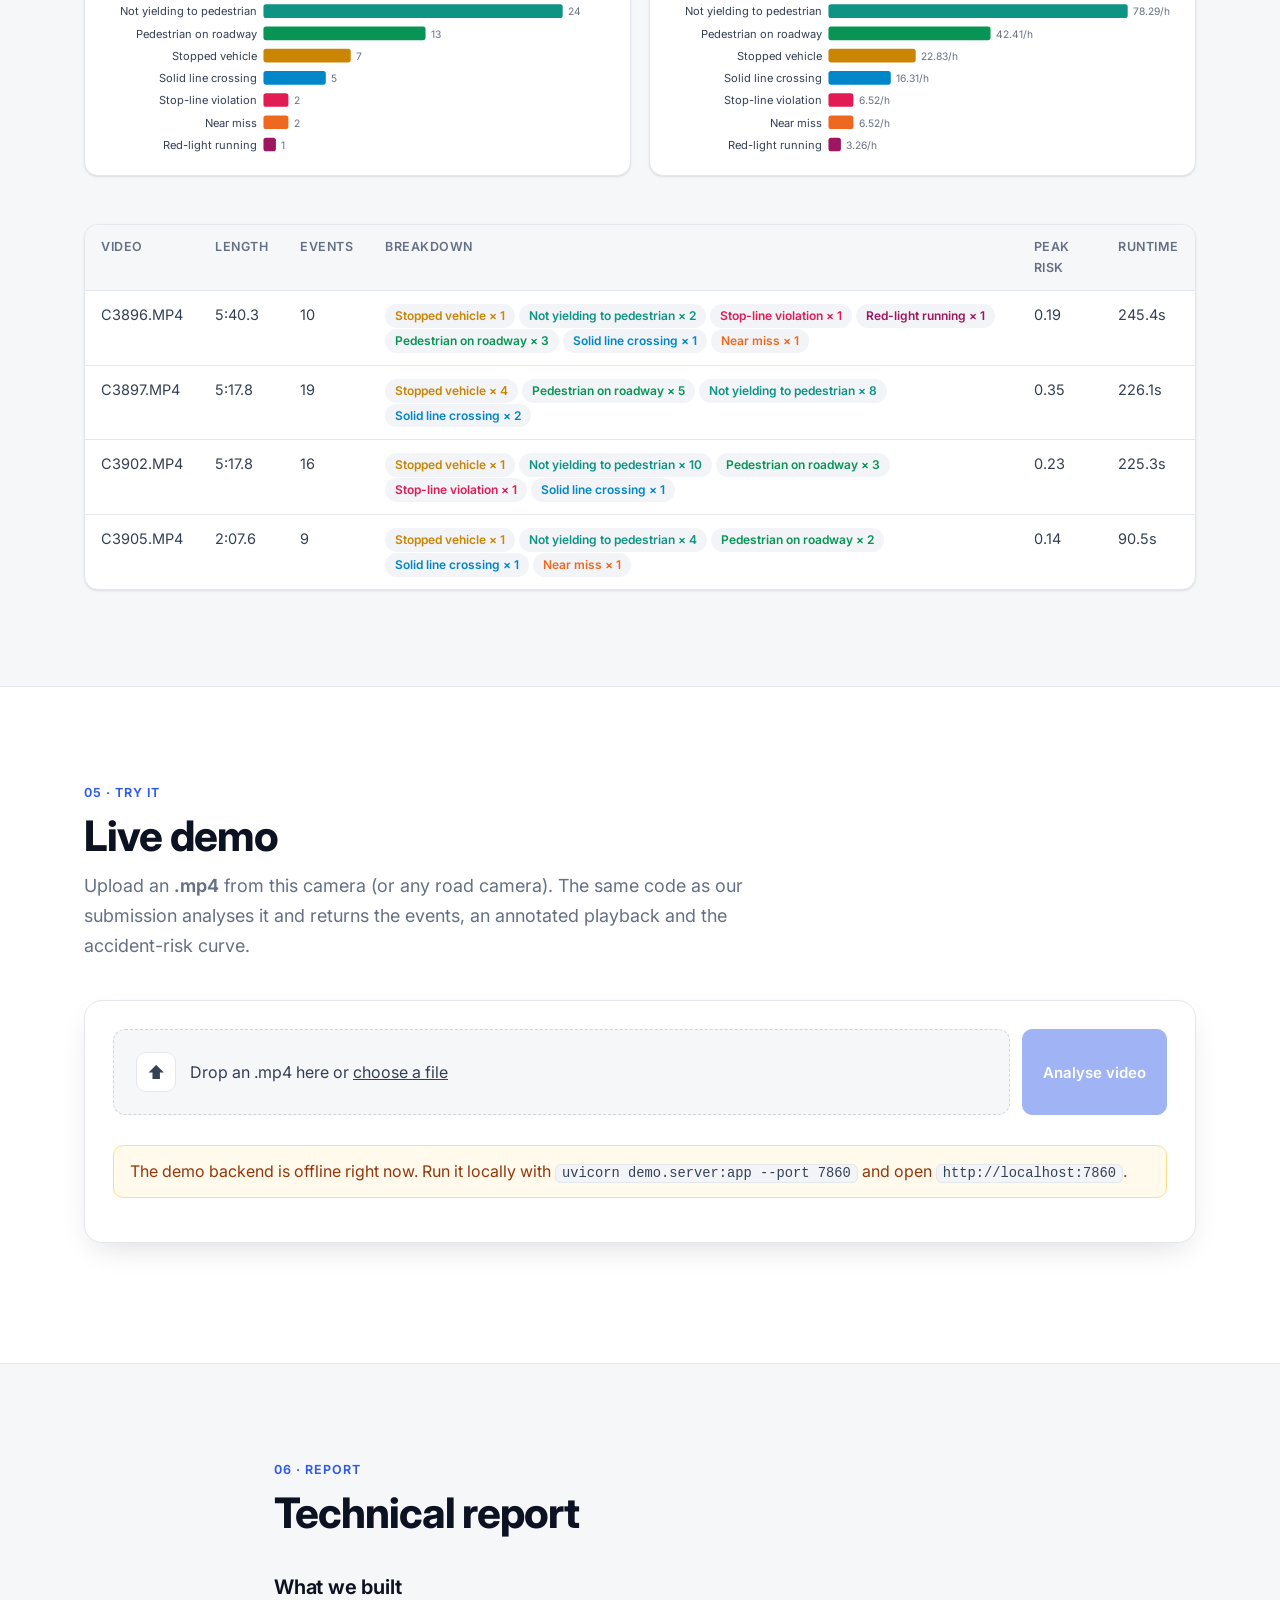
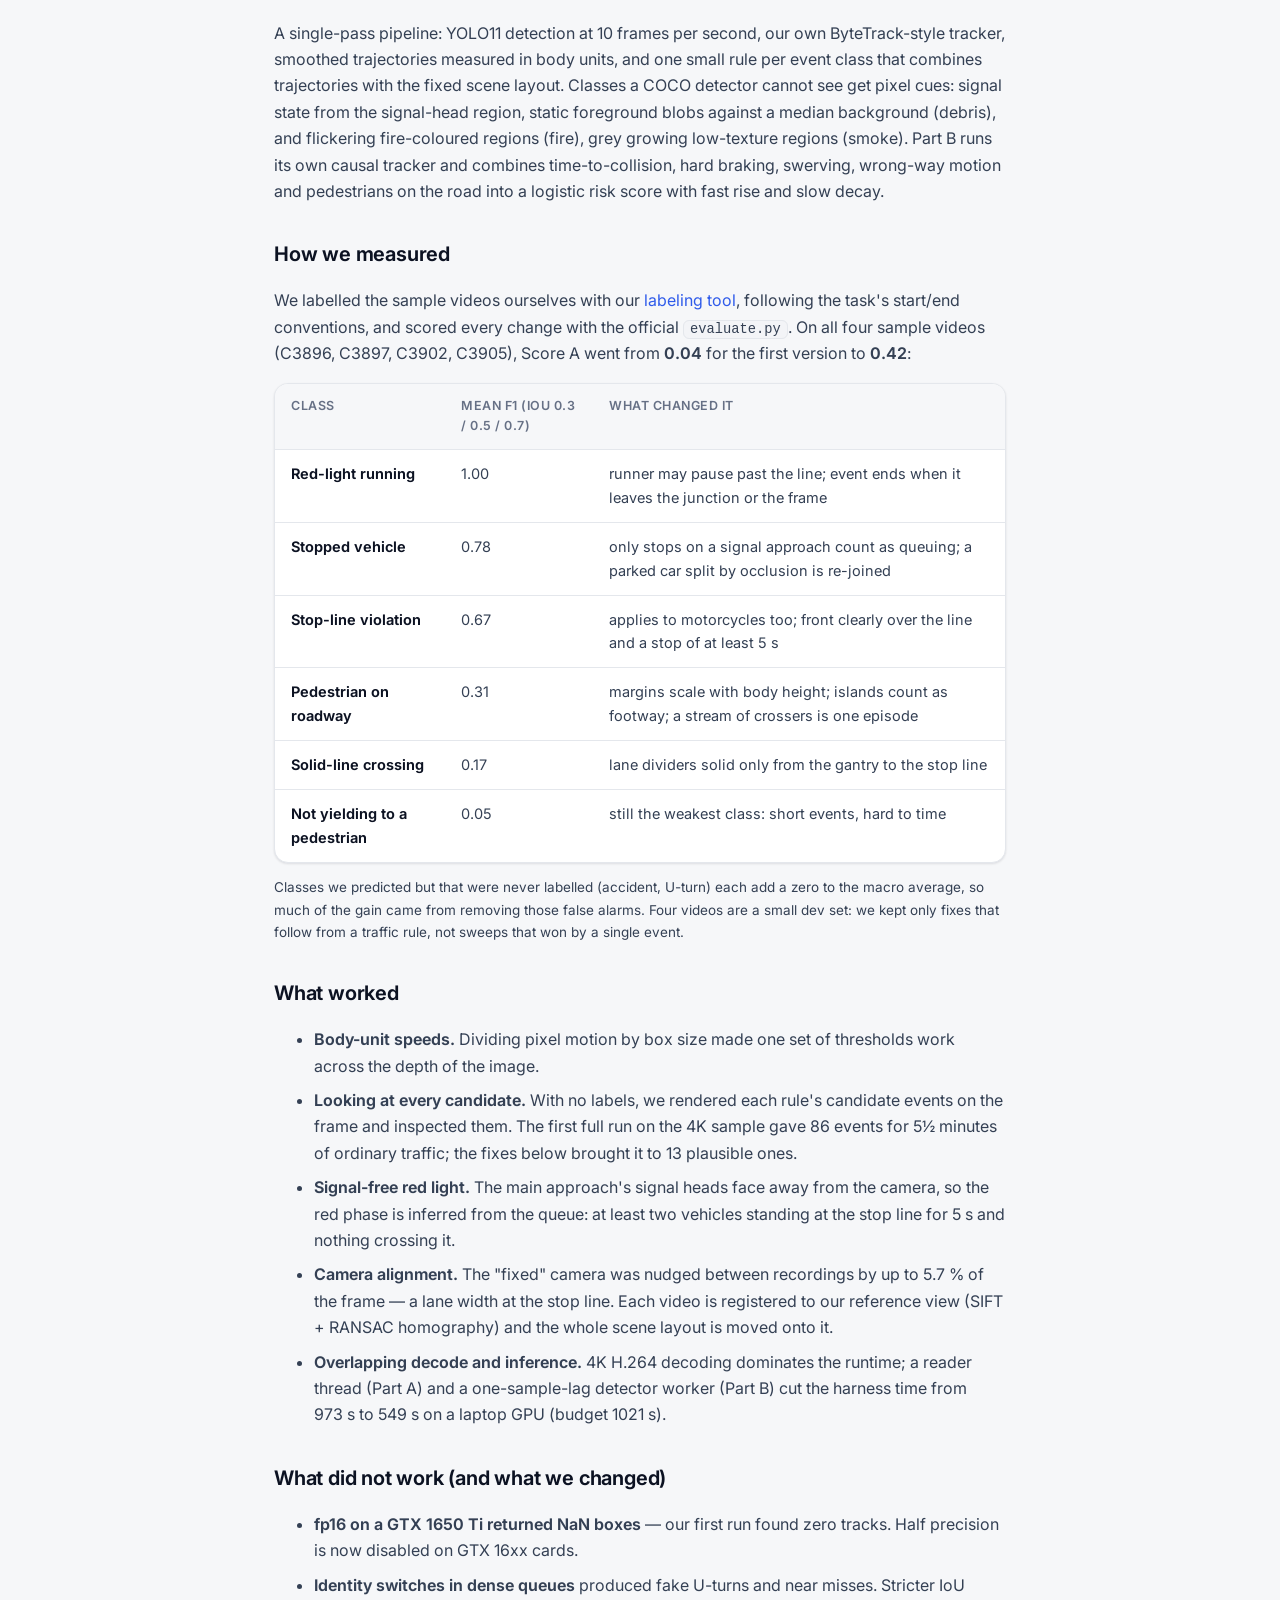
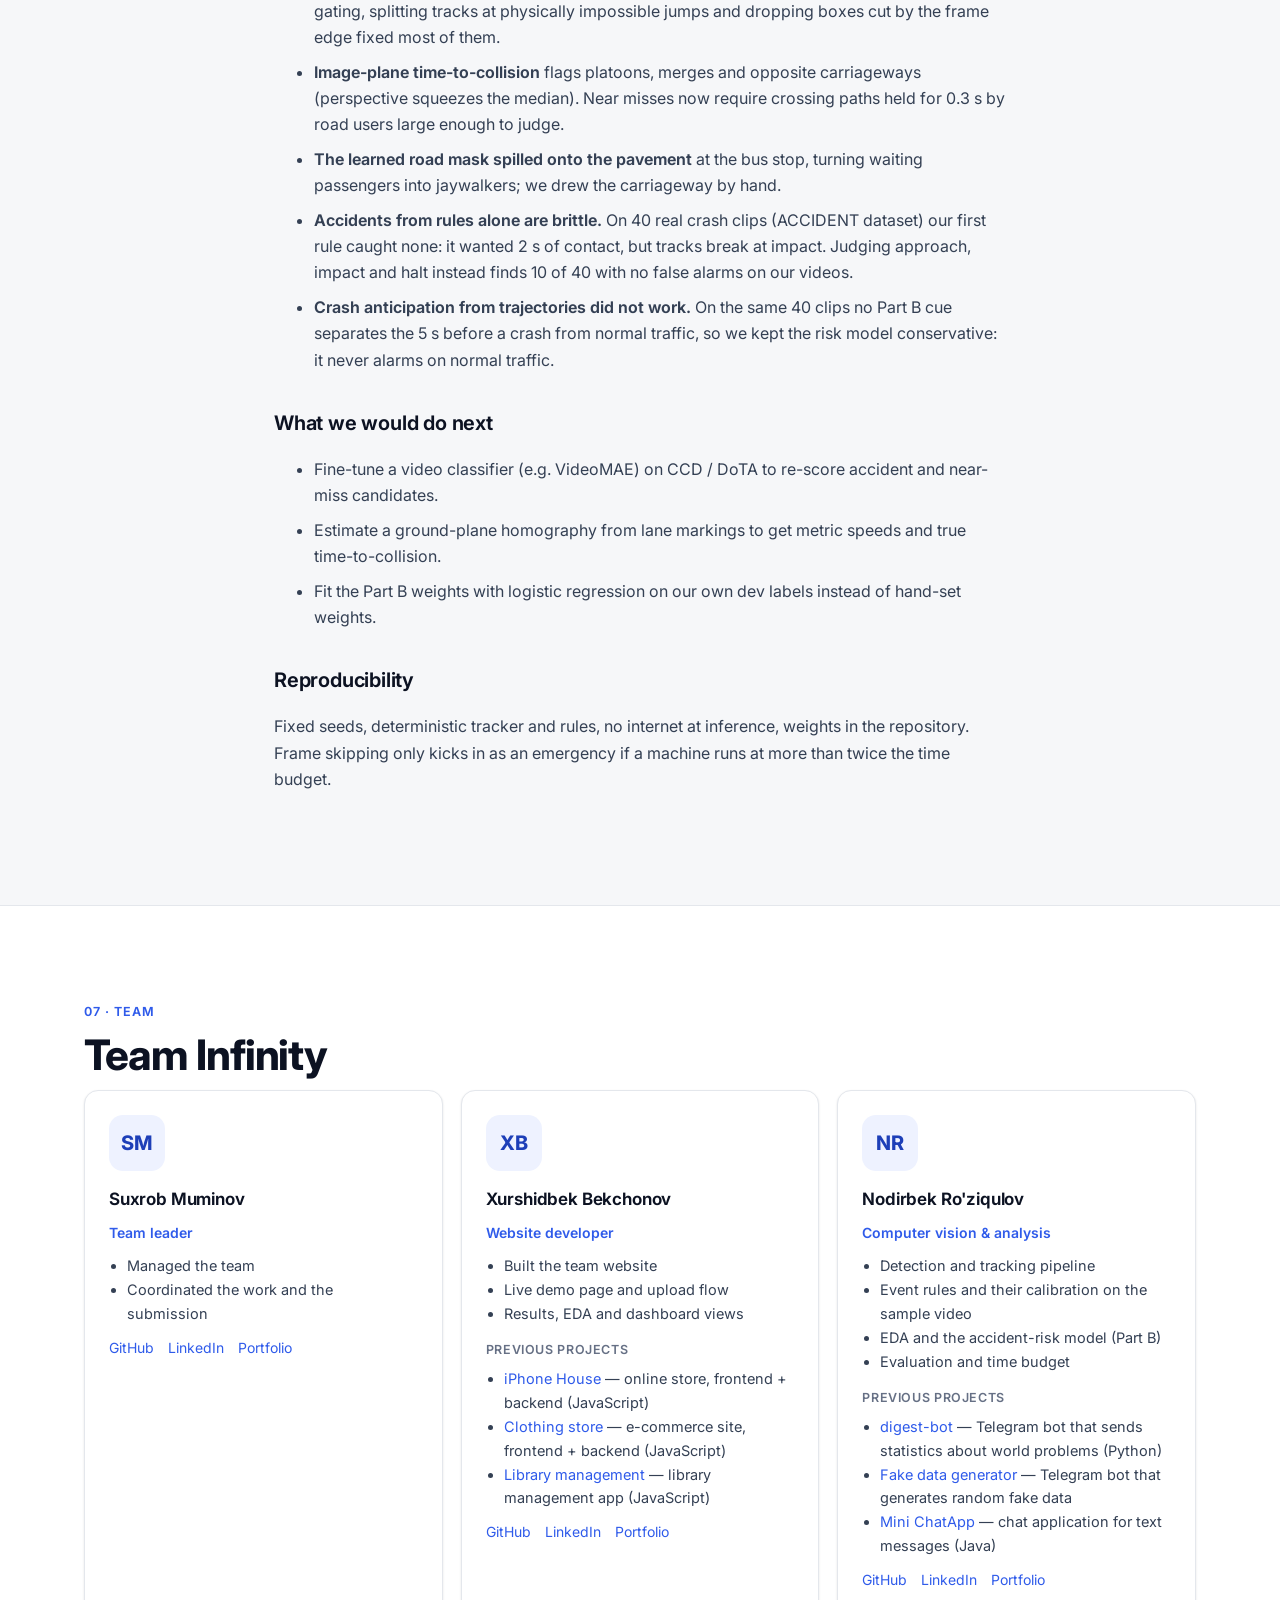
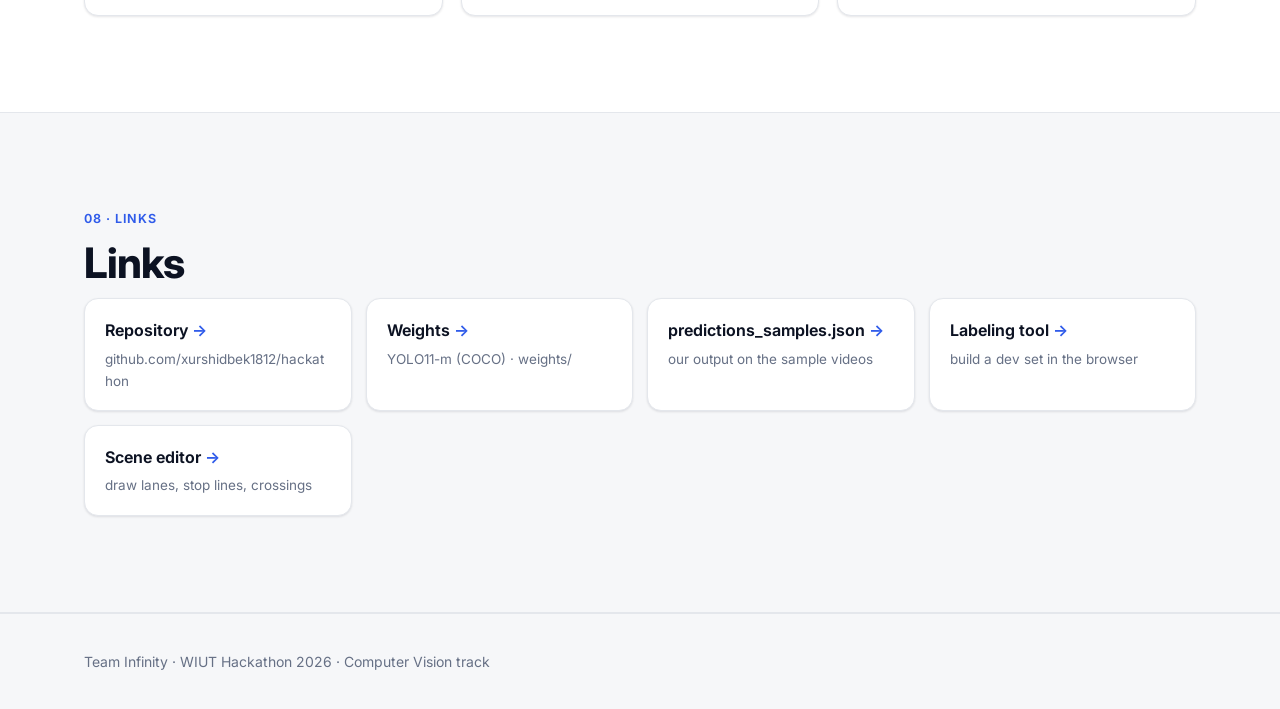
==== commit a7519ba4: "Document crash-clip tests of Part B" ====
--- a/website/index.html
+++ b/website/index.html
@@ -213,7 +213,8 @@
           <li><b>Identity switches in dense queues</b> produced fake U-turns and near misses. Stricter IoU gating, splitting tracks at physically impossible jumps and dropping boxes cut by the frame edge fixed most of them.</li>
           <li><b>Image-plane time-to-collision</b> flags platoons, merges and opposite carriageways (perspective squeezes the median). Near misses now require crossing paths held for 0.3&nbsp;s by road users large enough to judge.</li>
           <li><b>The learned road mask spilled onto the pavement</b> at the bus stop, turning waiting passengers into jaywalkers; we drew the carriageway by hand.</li>
-          <li><b>Accidents from rules alone are brittle.</b> On the sample (no crashes) the rule now stays silent, but we have not seen it fire on a real crash from this camera.</li>
+          <li><b>Accidents from rules alone are brittle.</b> On 40 real crash clips (ACCIDENT dataset) our first rule caught none: it wanted 2&nbsp;s of contact, but tracks break at impact. Judging approach, impact and halt instead finds 10 of 40 with no false alarms on our videos.</li>
+          <li><b>Crash anticipation from trajectories did not work.</b> On the same 40 clips no Part&nbsp;B cue separates the 5&nbsp;s before a crash from normal traffic, so we kept the risk model conservative: it never alarms on normal traffic.</li>
         </ul>
         <h3>What we would do next</h3>
         <ul>
